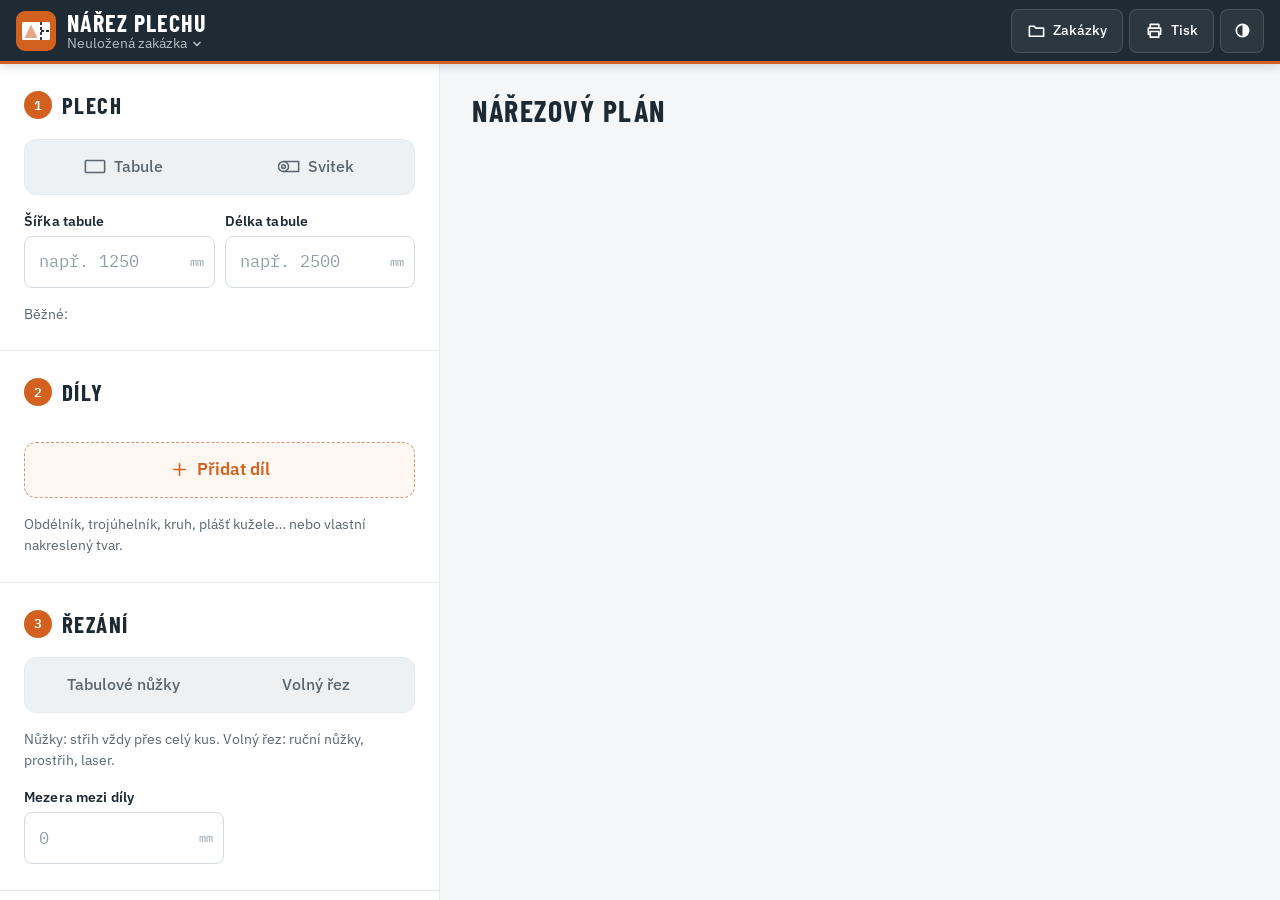
==== index.html @ d53fc59d "Aplikace: rozvržení, vzhled a zakázky Horní lišta, panel se zadáním a plátno s plánem, na mobilu zál" ====
<!doctype html>
<html lang="cs" data-theme="light">
<head>
<meta charset="utf-8">
<meta name="viewport" content="width=device-width, initial-scale=1, viewport-fit=cover">
<title>Nářez plechu</title>
<meta name="description" content="Rozvrh nářezu plechu pro klempíře a plecháře – libovolné tvary, co nejméně odpadu, postup střihu.">
<meta name="theme-color" content="#1f2b34">
<link rel="manifest" href="manifest.webmanifest">
<link rel="icon" href="icons/icon.svg" type="image/svg+xml">
<link rel="apple-touch-icon" href="icons/icon-192.png">
<meta name="apple-mobile-web-app-capable" content="yes">
<meta name="mobile-web-app-capable" content="yes">
<meta name="apple-mobile-web-app-title" content="Nářez plechu">
<link rel="preconnect" href="https://fonts.googleapis.com">
<link rel="preconnect" href="https://fonts.gstatic.com" crossorigin>
<link rel="stylesheet" href="https://fonts.googleapis.com/css2?family=Barlow+Condensed:wght@600;700&family=IBM+Plex+Mono:wght@400;500;600&family=IBM+Plex+Sans:wght@400;500;600&display=swap">
<link rel="stylesheet" href="css/app.css">
<script type="module" src="js/app.js"></script>
</head>
<body>

<div class="filewarn" id="fileWarn" hidden>
  <b>Aplikace se musí spustit přes server.</b> Ve VS Code klikni dole na <b>Go Live</b>, nebo viz README.md.
</div>
<script>if (location.protocol === 'file:') document.getElementById('fileWarn').hidden = false;</script>

<!-- Horní lišta -->
<header class="appbar">
  <div class="brand">
    <svg class="logo" viewBox="0 0 40 40" aria-hidden="true"><rect class="lg-bg" width="40" height="40" rx="9"/><rect class="lg-s" x="6" y="11" width="28" height="18" rx="1.5"/><path class="lg-p" d="M8.5 27 L15 13.5 L21.5 27Z"/><path class="lg-c" d="M25 11v18M25 20h9"/></svg>
    <div class="brand-t">
      <span class="brand-n">Nářez plechu</span>
      <button type="button" class="jobchip" id="jobChip" title="Zakázky"><span id="jobName0">Neuložená zakázka</span><svg viewBox="0 0 12 12" aria-hidden="true"><path class="ico" d="M3 4.5l3 3 3-3"/></svg></button>
    </div>
  </div>
  <div class="hbtns">
    <button type="button" class="hbtn" id="btnInstall" hidden><svg viewBox="0 0 20 20" aria-hidden="true"><path class="ico" d="M10 3v10M6 9l4 4 4-4M4 16h12"/></svg><span>Nainstalovat</span></button>
    <button type="button" class="hbtn" id="btnJobs"><svg viewBox="0 0 20 20" aria-hidden="true"><path class="ico" d="M2.5 5.5h5l1.8 2h8.2v8.5h-15z"/></svg><span>Zakázky</span></button>
    <button type="button" class="hbtn" id="btnPrint"><svg viewBox="0 0 20 20" aria-hidden="true"><path class="ico" d="M5.5 7.5v-4h9v4M5.5 14h-2v-6.5h13V14h-2M5.5 11h9v6h-9z"/></svg><span>Tisk</span></button>
    <button type="button" class="hbtn icon" id="btnTheme"><svg viewBox="0 0 20 20" aria-hidden="true"><circle class="ico" cx="10" cy="10" r="6.5"/><path class="ico-f" d="M10 3.5a6.5 6.5 0 0 1 0 13z"/></svg></button>
  </div>
</header>

<div class="layout" id="layout" data-view="input">
  <!-- ZADÁNÍ -->
  <aside class="side" aria-label="Zadání">
    <section class="sec">
      <div class="sec-h"><span class="n">1</span><h2>Plech</h2></div>
      <div class="seg" role="radiogroup" aria-label="Druh materiálu">
        <input type="radio" name="mode" id="m-sheet" value="sheet"><label for="m-sheet"><svg viewBox="0 0 24 16" aria-hidden="true"><rect class="ico" x="1.5" y="1.5" width="21" height="13" rx="1"/></svg>Tabule</label>
        <input type="radio" name="mode" id="m-coil" value="coil"><label for="m-coil"><svg viewBox="0 0 24 16" aria-hidden="true"><circle class="ico" cx="6" cy="8" r="5.5"/><circle class="ico" cx="6" cy="8" r="2"/><path class="ico" d="M6 2.5h16.5v11H6"/></svg>Svitek</label>
      </div>
      <div class="row2">
        <div class="field"><label for="sW" id="sWl">Šířka tabule</label><div class="inp"><input type="text" id="sW" inputmode="decimal" autocomplete="off" placeholder="např. 1250"><span>mm</span></div></div>
        <div class="field" id="fL"><label for="sL">Délka tabule</label><div class="inp"><input type="text" id="sL" inputmode="decimal" autocomplete="off" placeholder="např. 2500"><span>mm</span></div></div>
      </div>
      <div class="presets"><span class="presets-l">Běžné:</span><div class="chips" id="presets" aria-label="Běžné rozměry"></div></div>
    </section>

    <section class="sec">
      <div class="sec-h"><span class="n">2</span><h2>Díly</h2><span class="sec-meta" id="pcount"></span></div>
      <p class="note" id="exNote" hidden><span>Ukázková zakázka – díly uprav ťuknutím.</span><button class="link" type="button" id="clearAll">Začít načisto</button></p>
      <div class="plist" id="plist"></div>
      <button class="addbtn" type="button" id="addP"><svg viewBox="0 0 20 20" aria-hidden="true"><path class="ico" d="M10 4v12M4 10h12"/></svg>Přidat díl</button>
      <p class="hint">Obdélník, trojúhelník, kruh, plášť kužele… nebo vlastní nakreslený tvar.</p>
    </section>

    <section class="sec">
      <div class="sec-h"><span class="n">3</span><h2>Řezání</h2></div>
      <div class="seg" role="radiogroup" aria-label="Způsob řezání">
        <input type="radio" name="cut" id="c-g" value="g"><label for="c-g">Tabulové nůžky</label>
        <input type="radio" name="cut" id="c-f" value="f"><label for="c-f">Volný řez</label>
      </div>
      <p class="hint" id="cutHint">Nůžky: střih vždy přes celý kus. Volný řez: ruční nůžky, prostřih, laser.</p>
      <div class="field kerf"><label for="kerf">Mezera mezi díly</label><div class="inp"><input type="text" id="kerf" inputmode="decimal" autocomplete="off" placeholder="0"><span>mm</span></div></div>
    </section>

    <details class="sec help">
      <summary>Jak to funguje</summary>
      <dl>
        <dt>Obdélníky a tabulové nůžky</dt><dd>Když jsou všechny díly obdélníky, plán dodrží střih vždy přes celý kus a vypíše postup střihu krok za krokem.</dd>
        <dt>Tvarové díly</dt><dd>Trojúhelníky, kruhy, kužely i nakreslené tvary se skládají do sebe, aby zbylo co nejméně. U každého dílu uvidíš, kde ho na plechu orýsovat.</dd>
        <dt>Poskládat ručně</dt><dd>Automatický návrh si můžeš upravit: chyť díl prstem nebo myší, posuň ho, otoč ho nebo odlož do zásobníku. Díl se přichytí ke kraji i k sousedům a zčervená, když se překrývá.</dd>
        <dt>Lze otáčet</dt><dd>Vypni u lakovaného plechu se směrem, u drážkových pásů, nebo když musí díl jít po délce svitku.</dd>
        <dt>Šířka × délka</dt><dd>Délka dílu leží podél délky tabule nebo svitku. Výkres má délku vodorovně.</dd>
        <dt>Instalace</dt><dd>Na počítači v Chrome nebo Edge klikni nahoře na „Nainstalovat“. Na Androidu zvol v menu prohlížeče „Přidat na plochu“, na iPhonu v Safari „Sdílet → Přidat na plochu“.</dd>
      </dl>
    </details>
  </aside>

  <!-- PLÁN -->
  <main class="main" id="plan" aria-label="Nářezový plán" aria-live="polite">
    <div class="main-in">
      <div class="main-head">
        <h2 class="main-title">Nářezový plán</h2>
        <div class="tools" id="tools" hidden>
          <div class="legend">
            <span><i class="lg-box lg-waste"></i>plech / odpad</span>
            <span><i class="lg-box lg-off"></i>zbytek k použití</span>
            <span id="lgCut"><i class="lg-box lg-cut"></i>střih</span>
          </div>
          <label class="switch" id="cutsToggle"><input type="checkbox" id="showCuts"><i></i>Čísla střihů</label>
        </div>
      </div>
      <div id="summary"></div>
      <div id="warns"></div>
      <div id="sheets" class="sheets"></div>
    </div>
  </main>
</div>

<!-- Mobil: záložky -->
<nav class="tabbar" aria-label="Přepnout zobrazení">
  <button type="button" data-tab="input" aria-pressed="true"><svg viewBox="0 0 22 22" aria-hidden="true"><path class="ico" d="M4 6h14M4 11h14M4 16h9"/></svg><span>Zadání</span></button>
  <button type="button" data-tab="plan" aria-pressed="false"><svg viewBox="0 0 22 22" aria-hidden="true"><rect class="ico" x="3" y="5" width="16" height="12" rx="1"/><path class="ico" d="M10 5v12M10 11h9"/></svg><span>Plán</span><b class="tb-badge" id="tbBadge" hidden></b></button>
</nav>

<!-- Editor dílu -->
<div class="dlg-back" id="dlg" hidden>
  <div class="dlg" role="dialog" aria-modal="true" aria-labelledby="dlgT">
    <div class="dlg-head"><h2 id="dlgT">Nový díl</h2><button type="button" class="del" id="dlgX" aria-label="Zavřít">✕</button></div>
    <div class="dlg-scroll">
      <div class="lbl">Tvar dílu</div>
      <div class="tpls" id="tpls" role="radiogroup" aria-label="Tvar dílu"></div>
      <div class="ed-body">
        <div class="ed-view">
          <div class="pv" id="ePrev"></div>
          <svg id="drawSvg" class="draw" hidden role="img" aria-label="Kreslicí plocha"></svg>
          <div class="pv-info" id="eInfo"></div>
        </div>
        <div class="ed-form">
          <div class="field"><label for="eName">Název dílu (nepovinné)</label><input type="text" class="plain" id="eName" placeholder="např. Stříška komínu" autocomplete="off"></div>
          <div class="ed-fields" id="eFields"></div>
          <div class="ed-draw" id="eDraw" hidden>
            <p class="hint">Ťukni do mřížky a přidávej body obrysu. Bod můžeš chytit a posunout. Obrys se uzavře sám.</p>
            <div class="chips" id="snapChips"></div>
            <div class="btnrow">
              <button type="button" class="btn ghost sm" id="dUndo">↶ Zpět</button>
              <button type="button" class="btn ghost sm" id="dDel">Smazat bod</button>
              <button type="button" class="btn ghost sm" id="dClear">Vymazat vše</button>
            </div>
            <div class="side-add">
              <div class="lbl">Přesně: přidat stranu</div>
              <div class="side-row">
                <div class="inp"><input type="text" id="sideL" inputmode="decimal" placeholder="délka" aria-label="Délka strany"><span>mm</span></div>
                <div class="inp"><input type="text" id="sideA" inputmode="decimal" placeholder="směr" aria-label="Směr strany ve stupních"><span>°</span></div>
                <button type="button" class="btn sm" id="sideAdd">Přidat</button>
              </div>
              <p class="hint">Směr: 0° doprava, 90° nahoru, 180° doleva, 270° dolů.</p>
            </div>
            <details class="coords"><summary>Souřadnice bodů (<span id="ptCount">0</span>)</summary><div id="coordList"></div></details>
          </div>
          <button type="button" class="link" id="toCustom" hidden>Upravit body tvaru ručně →</button>
          <div class="qrow">
            <div class="field"><span class="lbl">Kusů</span>
              <div class="qty big" role="group" aria-label="Počet kusů"><button type="button" data-q="-1" aria-label="Ubrat kus">−</button><input type="text" id="eQty" inputmode="numeric" aria-label="Počet kusů"><button type="button" data-q="1" aria-label="Přidat kus">+</button></div>
            </div>
            <label class="switch"><input type="checkbox" id="eRot"><i></i>Lze otáčet</label>
          </div>
          <p class="err" id="eErr" hidden></p>
        </div>
      </div>
    </div>
    <div class="dlg-foot">
      <button type="button" class="btn ghost danger" id="eDelete" hidden>Smazat</button>
      <span class="sp"></span>
      <button type="button" class="btn ghost" id="eMore">Uložit a další</button>
      <button type="button" class="btn primary" id="eSave">Uložit díl</button>
    </div>
  </div>
</div>

<!-- Ruční skládání -->
<div class="man" id="man" hidden role="dialog" aria-modal="true" aria-label="Ruční skládání">
  <div class="man-bar">
    <button type="button" class="btn ghost sm" id="mCancel">Zrušit</button>
    <div class="man-nav">
      <button type="button" class="hbtn icon" id="mPrev" aria-label="Předchozí tabule">‹</button>
      <b id="mTitle">Tabule 1</b>
      <button type="button" class="hbtn icon" id="mNext" aria-label="Další tabule">›</button>
    </div>
    <button type="button" class="btn primary sm" id="mDone">Hotovo</button>
  </div>
  <div class="man-stage"><svg id="mSvg" role="img" aria-label="Plech s díly – díly můžeš přesouvat"></svg></div>
  <div class="man-foot">
    <div class="man-tools">
      <button type="button" class="btn ghost sm" id="mRot">↻ Otočit</button>
      <button type="button" class="btn ghost sm" id="mOut">Do zásobníku</button>
      <span class="man-msg" id="mMsg"></span>
    </div>
    <div class="tray"><span class="lbl">Zásobník</span><div class="tray-list" id="mTray"></div></div>
  </div>
</div>

<!-- Zakázky -->
<div class="dlg-back" id="jobsDlg" hidden>
  <div class="dlg small" role="dialog" aria-modal="true" aria-labelledby="jobsT">
    <div class="dlg-head"><h2 id="jobsT">Zakázky</h2><button type="button" class="del" id="jobsX" aria-label="Zavřít">✕</button></div>
    <div class="dlg-scroll">
      <form class="jobform" id="jobForm">
        <div class="field"><label for="jobName">Uložit aktuální zakázku jako</label><input type="text" class="plain" id="jobName" placeholder="např. Novák – střecha garáže" autocomplete="off"></div>
        <button class="btn primary" type="submit">Uložit</button>
      </form>
      <div class="lbl">Uložené zakázky</div>
      <div class="joblist" id="jobList"></div>
      <button type="button" class="btn ghost" id="jobNew">＋ Nová prázdná zakázka</button>
    </div>
  </div>
</div>

<div class="toast" id="toast" role="status" hidden></div>
</body>
</html>
---- css/app.css ----
/* Nářez plechu – vzhled.
   Rozvržení: pracovní plocha jako v CAD – horní lišta, vlevo pevný panel se zadáním, vpravo plátno s plánem.
   Na mobilu dole záložky Zadání / Plán.
   Barvy: VŽDY SVĚTLÉ (nezávisle na tmavém režimu Windows/telefonu) – bílá, světle šedá, antracit a oranžový akcent.
   Tmavý režim jen na vyžádání tlačítkem (data-theme="dark"). */
:root {
  --bg: #f4f6f8;          /* plátno */
  --panel: #ffffff;       /* panely a karty */
  --field: #ffffff;       /* pole formulářů */
  --track: #eef1f4;       /* podklad přepínačů */
  --ink: #1e2a33;         /* antracit */
  --muted: #5a6670;
  --faint: #929da6;
  --line: #e6eaee;
  --line-2: #d3dae0;
  --paper: #fafbfc;       /* podklad výkresu */
  --sheet: #e8edf1;
  --hatch: #c6d0d7;
  --accent: #d2601f;      /* oranžová */
  --accent-2: #b4501a;
  --accent-soft: #fff1e8;
  --on-accent: #ffffff;
  --danger: #c0352b; --danger-soft: #fdecea;
  --ok: #2e8a55;
  --scrim: rgba(30, 42, 51, .38);
  --sh-1: 0 1px 3px rgba(30, 42, 51, .07), 0 1px 1px rgba(30, 42, 51, .03);
  --sh-2: 0 8px 28px rgba(30, 42, 51, .09), 0 2px 6px rgba(30, 42, 51, .05);
  --sh-3: 0 20px 60px rgba(30, 42, 51, .22);
  --p0: #8fbde6; --p1: #f5b16c; --p2: #9cd497; --p3: #d2a3dc; --p4: #f2d466; --p5: #82cfc6; --p6: #ef9c90; --p7: #b1a6ec;
  --pstroke: #22303a;
  --steel: #bcc6ce; --steel-off: #dde3e8; --steel-edge: #4f5c67;
  --f-display: "Barlow Condensed", "Arial Narrow", Arial, sans-serif;
  --f-body: "IBM Plex Sans", system-ui, -apple-system, "Segoe UI", Roboto, sans-serif;
  --f-mono: "IBM Plex Mono", ui-monospace, Consolas, "Courier New", monospace;
  --r: 12px; --r-s: 8px;
  --bar: 64px;
  --dark: #1f2b34; --dark-2: #2b3843; --dark-line: rgba(255, 255, 255, .14); --on-dark: #ffffff; --on-dark-2: rgba(255, 255, 255, .68); --accent-hi: #ff8a3d;
  color-scheme: light;
}
:root[data-theme="dark"] {
  --bg: #0e1316; --panel: #161d21; --field: #10161a; --track: #0d1215; --ink: #e4eaee; --muted: #9aa7b0; --faint: #6c7a83;
  --line: #242e34; --line-2: #33414a; --paper: #12191d; --sheet: #233038; --hatch: #36444d;
  --accent: #e58b58; --accent-2: #f0a275; --accent-soft: #33241b; --on-accent: #1b120c;
  --danger: #ff8f80; --danger-soft: #3a1f1b; --ok: #7fcf9b; --scrim: rgba(0, 0, 0, .62);
  --sh-1: 0 1px 2px rgba(0, 0, 0, .4); --sh-2: 0 6px 24px rgba(0, 0, 0, .45); --sh-3: 0 18px 60px rgba(0, 0, 0, .6);
  --p0: #2a4860; --p1: #57432f; --p2: #324f39; --p3: #4d384e; --p4: #534e2a; --p5: #2a504f; --p6: #573632; --p7: #3c385c;
  --pstroke: #c4d0d6; color-scheme: dark;
  --steel: #3b4752; --steel-off: #2b353e; --steel-edge: #a3afb8;
}

* { box-sizing: border-box; }
html { -webkit-text-size-adjust: 100%; }
body { margin: 0; background: var(--bg); color: var(--ink); font-family: var(--f-body); font-size: 16px; line-height: 1.5; -webkit-font-smoothing: antialiased; }
body.noscroll { overflow: hidden; }
[hidden] { display: none !important; }
button { font: inherit; color: inherit; }
.mono { font-family: var(--f-mono); white-space: nowrap; font-variant-numeric: tabular-nums; }
.ico { fill: none; stroke: currentColor; stroke-width: 1.7; stroke-linecap: round; stroke-linejoin: round; }
.ico-f { fill: currentColor; }
:focus-visible { outline: 3px solid color-mix(in srgb, var(--accent) 55%, transparent); outline-offset: 2px; }

.filewarn { background: var(--danger-soft); color: var(--ink); border-bottom: 1px solid var(--danger); padding: 10px 16px; font-size: 14px; text-align: center; }

/* ---------- horní lišta ---------- */
.appbar {
  position: sticky; top: 0; z-index: 30; height: calc(var(--bar) + env(safe-area-inset-top, 0px));
  padding: env(safe-area-inset-top, 0px) max(16px, env(safe-area-inset-right, 0px)) 0 max(16px, env(safe-area-inset-left, 0px));
  display: flex; align-items: center; justify-content: space-between; gap: 12px;
  background: var(--dark); color: var(--on-dark); border-bottom: 3px solid var(--accent); box-shadow: 0 2px 10px rgba(16, 24, 30, .18);
}
.brand { display: flex; align-items: center; gap: 11px; min-width: 0; }
.logo { width: 40px; height: 40px; flex: none; }
.lg-bg { fill: var(--accent); }
.lg-s { fill: #ffffff; }
.lg-p { fill: var(--accent); opacity: .55; }
.lg-c { fill: none; stroke: #1f2b34; stroke-width: 1.8; stroke-dasharray: 3 2; }
.brand-t { display: grid; min-width: 0; line-height: 1.1; }
.brand-n { font-family: var(--f-display); font-weight: 700; font-size: 24px; letter-spacing: .04em; text-transform: uppercase; color: var(--on-dark); }
.jobchip { display: inline-flex; align-items: center; gap: 4px; border: 0; background: none; padding: 0; cursor: pointer; color: var(--on-dark-2); font-size: 14px; max-width: 46vw; }
.jobchip span { overflow: hidden; text-overflow: ellipsis; white-space: nowrap; }
.jobchip svg { width: 12px; height: 12px; flex: none; }
.jobchip:hover { color: var(--on-dark); }
.hbtns { display: flex; gap: 6px; flex: none; }
.hbtn { display: inline-flex; align-items: center; gap: 7px; height: 44px; min-width: 44px; justify-content: center; padding: 0 15px; border-radius: var(--r-s); border: 1px solid var(--line); background: var(--panel); color: var(--ink); cursor: pointer; font-weight: 500; font-size: 14px; transition: background .15s, border-color .15s; }
.hbtn svg { width: 19px; height: 19px; }
.hbtn.icon { padding: 0; font-size: 22px; line-height: 1; }
.hbtn:hover { background: var(--field); border-color: var(--line-2); }
.appbar .hbtn { background: rgba(255, 255, 255, .06); border-color: var(--dark-line); color: var(--on-dark); }
.appbar .hbtn:hover { background: rgba(255, 255, 255, .14); border-color: rgba(255, 255, 255, .3); }
.appbar #btnInstall { background: var(--accent); border-color: var(--accent); }
.hbtn:disabled { opacity: .35; cursor: default; }
@media (max-width: 720px) { .hbtn:not(.icon) span { display: none; } .hbtn:not(.icon) { padding: 0; width: 44px; } #btnPrint { display: none; } }

/* ---------- rozvržení ---------- */
.layout { display: grid; grid-template-columns: minmax(0, 1fr); min-height: calc(100vh - var(--bar)); }
.side { background: var(--panel); min-width: 0; }
.main { min-width: 0; padding: 20px max(16px, env(safe-area-inset-right, 0px)) 28px max(16px, env(safe-area-inset-left, 0px)); }
.main-in { max-width: 1240px; margin: 0 auto; display: grid; gap: 16px; }
@media (min-width: 980px) {
  .layout { grid-template-columns: 440px minmax(0, 1fr); }
  .side { position: sticky; top: var(--bar); height: calc(100vh - var(--bar)); overflow: auto; border-right: 1px solid var(--line); scrollbar-width: thin; }
  .main { padding: 24px 32px 40px; }
  .tabbar { display: none !important; }
}
@media (max-width: 979.98px) {
  .layout[data-view="input"] .main, .layout[data-view="plan"] .side { display: none; }
  .layout { padding-bottom: calc(68px + env(safe-area-inset-bottom, 0px)); min-height: 0; }
  .side { padding-bottom: 8px; }
}

/* ---------- panel se zadáním ---------- */
.sec { padding: 24px max(24px, env(safe-area-inset-left, 0px)) 26px; border-bottom: 1px solid var(--line); display: grid; gap: 16px; }
@media (max-width: 979.98px) { .sec { padding-left: max(16px, env(safe-area-inset-left, 0px)); padding-right: max(16px, env(safe-area-inset-right, 0px)); } }
.sec-h { display: flex; align-items: center; gap: 10px; }
.sec-h h2 { margin: 0; font-family: var(--f-display); font-size: 23px; font-weight: 700; text-transform: uppercase; letter-spacing: .06em; }
.sec-h .n { width: 28px; height: 28px; border-radius: 50%; display: inline-grid; place-items: center; font-family: var(--f-mono); font-size: 13px; font-weight: 600; background: var(--accent); color: var(--on-accent); }
.sec-meta { margin-left: auto; font-family: var(--f-mono); font-size: 12.5px; color: var(--muted); background: var(--field); border: 1px solid var(--line); padding: 2px 9px; border-radius: 999px; }
.sec-meta:empty { display: none; }

/* přepínač (segment) */
.seg { display: grid; grid-template-columns: 1fr 1fr; gap: 3px; padding: 3px; border-radius: var(--r); background: var(--track); border: 1px solid var(--line); }
.seg input { position: absolute; opacity: 0; pointer-events: none; }
.seg label { display: flex; align-items: center; justify-content: center; gap: 8px; min-height: 48px; padding: 6px 10px; border-radius: var(--r-s); cursor: pointer; font-weight: 500; font-size: 15.5px; color: var(--muted); transition: background .15s, color .15s, box-shadow .15s; }
.seg label svg { width: 22px; height: 15px; flex: none; }
.seg label:hover { color: var(--ink); }
.seg input:checked + label { background: var(--panel); color: var(--ink); box-shadow: var(--sh-1), 0 0 0 1px var(--line); font-weight: 600; }
.seg input:checked + label svg { color: var(--accent); }
.seg input:focus-visible + label { outline: 3px solid color-mix(in srgb, var(--accent) 55%, transparent); outline-offset: 1px; }

/* pole */
.row2 { display: grid; grid-template-columns: 1fr 1fr; gap: 10px; }
.field { display: grid; gap: 5px; min-width: 0; align-content: start; }
.field > label, .lbl { font-size: 13.5px; color: var(--ink); font-weight: 600; letter-spacing: .01em; }
.inp { position: relative; }
.inp > span { position: absolute; right: 11px; top: 50%; transform: translateY(-50%); color: var(--faint); font-size: 12px; pointer-events: none; font-family: var(--f-mono); }
input[type=text] { width: 100%; font: inherit; font-family: var(--f-mono); font-size: 17px; padding: 11px 40px 11px 14px; min-height: 52px; border: 1px solid var(--line-2); border-radius: var(--r-s); background: var(--field); color: var(--ink); transition: border-color .15s, box-shadow .15s, background .15s; }
input[type=text]::placeholder { color: var(--faint); }
input[type=text].plain { padding-right: 12px; font-family: var(--f-body); }
input[type=text]:hover { border-color: var(--faint); }
input[type=text]:focus { outline: none; border-color: var(--accent); background: var(--panel); box-shadow: 0 0 0 3px color-mix(in srgb, var(--accent) 22%, transparent); }
input[type=text].bad { border-color: var(--danger); background: var(--danger-soft); }
.kerf { max-width: 200px; }

.presets { display: flex; align-items: center; gap: 8px; flex-wrap: wrap; }
.presets-l { font-size: 13.5px; color: var(--muted); }
.chips { display: flex; flex-wrap: wrap; gap: 6px; }
.chip { font-family: var(--f-mono); font-size: 13.5px; padding: 6px 13px; min-height: 38px; border: 1px solid var(--line); background: var(--panel); color: var(--muted); border-radius: 999px; cursor: pointer; transition: all .15s; }
.chip:hover { border-color: var(--line-2); color: var(--ink); }
.chip[aria-pressed="true"] { border-color: var(--accent); color: var(--accent); background: var(--accent-soft); font-weight: 600; }

.hint { font-size: 14px; color: var(--muted); margin: 0; }
.hint b { color: var(--ink); font-weight: 600; }
.note { font-size: 13px; background: var(--accent-soft); color: var(--ink); border-radius: var(--r-s); padding: 9px 12px; margin: 0; display: flex; justify-content: space-between; align-items: center; gap: 10px; flex-wrap: wrap; }
.link { background: none; border: none; padding: 0; color: var(--accent); text-decoration: underline; text-underline-offset: 2px; cursor: pointer; font-weight: 600; justify-self: start; }
.eq { font-family: var(--f-mono); font-size: 12px; color: var(--accent); }
.eq:empty { display: none; }
.err { margin: 0; color: var(--danger); font-weight: 600; font-size: 14px; }

/* přepínač zap/vyp */
.switch { display: inline-flex; align-items: center; gap: 9px; cursor: pointer; user-select: none; font-size: 14px; min-height: 36px; }
.switch input { position: absolute; opacity: 0; pointer-events: none; }
.switch i { width: 36px; height: 21px; border-radius: 999px; background: var(--line-2); position: relative; flex: none; transition: background .15s; }
.switch i::after { content: ""; position: absolute; top: 2.5px; left: 2.5px; width: 16px; height: 16px; border-radius: 50%; background: var(--panel); box-shadow: var(--sh-1); transition: transform .15s; }
.switch input:checked + i { background: var(--accent); }
.switch input:checked + i::after { transform: translateX(15px); }
.switch input:focus-visible + i { outline: 3px solid color-mix(in srgb, var(--accent) 55%, transparent); outline-offset: 2px; }
.switch.sm { font-size: 12.5px; color: var(--muted); min-height: 28px; gap: 7px; }
.switch.sm i { width: 30px; height: 18px; }
.switch.sm i::after { width: 13px; height: 13px; }
.switch.sm input:checked + i::after { transform: translateX(12px); }

/* tlačítka */
.btnrow { display: flex; flex-wrap: wrap; gap: 8px; }
.btn { font-weight: 600; font-size: 15.5px; padding: 11px 18px; min-height: 48px; border-radius: var(--r-s); border: 1px solid var(--ink); background: var(--ink); color: var(--panel); cursor: pointer; display: inline-flex; align-items: center; justify-content: center; gap: 8px; transition: background .15s, border-color .15s, transform .05s; }
.btn:active { transform: translateY(1px); }
.btn svg { width: 17px; height: 17px; }
.btn.sm { min-height: 40px; padding: 7px 14px; font-size: 14.5px; }
.btn.primary { background: var(--accent); border-color: var(--accent); color: var(--on-accent); box-shadow: var(--sh-1); }
.btn.primary:hover { background: var(--accent-2); border-color: var(--accent-2); }
.btn.ghost { background: var(--panel); color: var(--ink); border-color: var(--line-2); }
.btn.ghost:hover { background: var(--field); }
.btn.danger { color: var(--danger); }
.btn:disabled { opacity: .4; cursor: default; }
.del { width: 36px; height: 36px; border: 1px solid transparent; background: transparent; color: var(--faint); cursor: pointer; border-radius: var(--r-s); font-size: 15px; line-height: 1; flex: none; transition: all .15s; }
.del:hover { color: var(--danger); background: var(--danger-soft); }

/* ---------- seznam dílů ---------- */
.plist { display: grid; gap: 6px; }
.plist-empty { border: 1.5px dashed var(--line-2); border-radius: var(--r); padding: 22px; text-align: center; color: var(--muted); font-size: 14px; }
.pcard { display: grid; grid-template-columns: 58px minmax(0, 1fr) auto 32px; grid-template-areas: "t i q d" "t r q d"; gap: 0 10px; padding: 10px 6px 10px 10px; border: 1px solid var(--line-2); border-radius: var(--r); background: var(--panel); align-items: center; transition: border-color .15s, box-shadow .15s; }
.pcard:hover { border-color: var(--line-2); box-shadow: var(--sh-1); }
.pcard.bad { border-color: var(--danger); background: var(--danger-soft); }
.thumb { grid-area: t; width: 58px; height: 58px; border-radius: var(--r-s); background: var(--paper); border: 1px solid var(--line); display: grid; place-items: center; cursor: pointer; padding: 0; }
.thumb svg { width: 48px; height: 48px; }
.thumb-x { font-family: var(--f-display); font-size: 22px; color: var(--danger); }
.th-p { stroke: var(--pstroke); stroke-width: 1.2; }
.pinfo { grid-area: i; text-align: left; background: none; border: none; padding: 0; cursor: pointer; display: grid; gap: 0; min-width: 0; align-self: end; }
.pinfo b { font-weight: 600; font-size: 16px; line-height: 1.25; overflow: hidden; display: -webkit-box; -webkit-line-clamp: 2; -webkit-box-orient: vertical; }
.pcard .del { width: 32px; height: 32px; }
.pinfo > span { font-size: 13.5px; color: var(--muted); overflow: hidden; text-overflow: ellipsis; white-space: nowrap; }
.pinfo:hover b { color: var(--accent); }
.pcard.bad .pinfo > span { color: var(--danger); }
.pcard .switch { grid-area: r; align-self: start; white-space: nowrap; }
@media (max-width: 480px) {
  .pcard { grid-template-columns: 58px minmax(0, 1fr) auto; grid-template-areas: "t i d" "t r q"; row-gap: 8px; }
  .pcard .pinfo { align-self: center; }
  .pcard .switch { align-self: center; }
  .pcard .del { justify-self: end; align-self: start; }
}
.pcard .qty { grid-area: q; }
.pcard .del { grid-area: d; }
.qty { display: inline-flex; align-items: stretch; border: 1px solid var(--line-2); border-radius: var(--r-s); overflow: hidden; background: var(--field); }
.qty button { width: 38px; min-height: 40px; border: none; background: transparent; cursor: pointer; font-size: 17px; line-height: 1; color: var(--muted); }
.qty button:hover { background: var(--track); color: var(--ink); }
.qty input[type=text] { width: 44px; min-height: 40px; border: none; border-left: 1px solid var(--line); border-right: 1px solid var(--line); border-radius: 0; text-align: center; padding: 3px; font-size: 15px; font-weight: 600; background: var(--panel); }
.qty input[type=text]:focus { box-shadow: none; }
.qty.big button { width: 46px; min-height: 46px; font-size: 20px; }
.qty.big input[type=text] { width: 64px; min-height: 46px; font-size: 17px; }
.addbtn { display: flex; align-items: center; justify-content: center; gap: 8px; width: 100%; min-height: 56px; border: 1.5px dashed color-mix(in srgb, var(--accent) 55%, var(--line-2)); border-radius: var(--r); background: color-mix(in srgb, var(--accent-soft) 55%, transparent); color: var(--accent); font-weight: 600; font-size: 16.5px; cursor: pointer; transition: background .15s, border-color .15s; }
.addbtn svg { width: 19px; height: 19px; }
.addbtn:hover { background: var(--accent-soft); border-color: var(--accent); }
details.help { color: var(--muted); font-size: 13.5px; border-bottom: 0; }
details.help summary { cursor: pointer; font-weight: 600; color: var(--ink); }
details.help dl { margin: 4px 0 0; display: grid; gap: 9px; }
details.help dt { font-weight: 600; color: var(--ink); }
details.help dd { margin: 0; }

/* ---------- plán ---------- */
.main-head { display: flex; align-items: center; justify-content: space-between; gap: 10px 20px; flex-wrap: wrap; }
.main-title { margin: 0; font-family: var(--f-display); font-size: 30px; font-weight: 700; text-transform: uppercase; letter-spacing: .05em; }
.tools { display: flex; align-items: center; gap: 8px 20px; flex-wrap: wrap; font-size: 13.5px; }
.legend { display: flex; flex-wrap: wrap; gap: 6px 14px; font-size: 14px; color: var(--muted); }
.legend span { display: inline-flex; align-items: center; gap: 6px; }
.lg-box { width: 14px; height: 14px; border-radius: 3px; border: 1px solid var(--faint); }
.lg-waste { background: var(--steel); border-color: var(--steel-edge); }
.lg-off { background: var(--steel-off); border: 1.5px dashed var(--steel-edge); }
.lg-cut { width: 18px; height: 0; border: 0; border-top: 2px dashed var(--accent); border-radius: 0; }

.sumbox { display: grid; gap: 10px; }
.kpis { display: grid; grid-template-columns: repeat(auto-fit, minmax(175px, 1fr)); gap: 1px; background: var(--line-2); border: 1px solid var(--line-2); border-radius: var(--r); overflow: hidden; box-shadow: var(--sh-1); }
.kpi { background: var(--panel); padding: 14px 18px 15px; display: grid; gap: 3px; align-content: start; min-width: 0; }
.kpi .k { font-size: 12.5px; text-transform: uppercase; letter-spacing: .08em; color: var(--muted); font-weight: 500; }
.kpi .v { font-family: var(--f-mono); font-size: 25px; font-weight: 500; font-variant-numeric: tabular-nums; white-space: nowrap; overflow: hidden; text-overflow: ellipsis; }
.kpi .s { font-size: 13.5px; color: var(--muted); font-family: var(--f-mono); }
.kpi.main { background: var(--dark); }
.kpi.main .k, .kpi.main .s { color: var(--on-dark-2); }
.kpi.main .v { font-family: var(--f-display); font-size: 50px; font-weight: 700; line-height: .95; color: var(--accent-hi); letter-spacing: .01em; }
.kpi.main .v small { font-size: 22px; margin-left: 6px; color: var(--on-dark); text-transform: uppercase; letter-spacing: .04em; }
@media (max-width: 520px) {
  .kpis { grid-template-columns: 1fr 1fr; }
  .kpi { padding: 12px 14px 13px; }
  .kpi .v { font-size: 18px; }
  .kpi.main .v { font-size: 38px; }
  .kpi.main .v small { font-size: 19px; }
  .main-title { font-size: 22px; }
}
.meter { height: 6px; border-radius: 3px; background: var(--track); overflow: hidden; margin-top: 6px; }
.meter i { display: block; height: 100%; border-radius: 3px; background: var(--accent); }
.status { font-size: 14px; color: var(--muted); display: flex; align-items: center; gap: 7px; flex-wrap: wrap; }
.status .dot { width: 8px; height: 8px; border-radius: 50%; background: var(--ok); flex: none; }
.status.run .dot { background: var(--accent); animation: pulse 1s ease-in-out infinite; }
.status.man-on .dot { background: var(--accent); }
@keyframes pulse { 50% { opacity: .25; } }
@media (prefers-reduced-motion: reduce) { .status.run .dot { animation: none; } * { transition: none !important; } }
.warn { background: var(--danger-soft); color: var(--ink); border: 1px solid color-mix(in srgb, var(--danger) 45%, transparent); border-radius: var(--r); padding: 12px 14px; font-size: 14px; }
.warn b { color: var(--danger); }
.warn ul { margin: 6px 0 0; padding-left: 18px; }
.empty { background: var(--panel); border: 1.5px dashed var(--line-2); border-radius: var(--r); padding: 44px 20px; text-align: center; color: var(--muted); display: grid; gap: 6px; justify-items: center; }
.empty svg { width: 76px; margin-bottom: 8px; }
.empty b { color: var(--ink); font-size: 17px; }
.em-s { fill: var(--sheet); stroke: var(--faint); stroke-width: 1.5; }
.em-c { stroke: var(--accent); stroke-width: 2; stroke-dasharray: 4 3; fill: none; }

.sheets { display: grid; gap: 16px; }
.sheet { background: var(--panel); border: 1px solid var(--line-2); border-radius: var(--r); box-shadow: var(--sh-1); min-width: 0; overflow: hidden; }
.sh-head { display: flex; flex-wrap: wrap; align-items: center; gap: 8px 10px; padding: 14px 16px; border-bottom: 1px solid var(--line); }
.sh-head h3 { font-family: var(--f-display); font-size: 26px; font-weight: 700; margin: 0 4px 0 0; text-transform: uppercase; letter-spacing: .04em; }
.sh-head .btn { margin-left: auto; }
.sh-head .btn .ico { stroke-width: 1.6; }
.tag { font-family: var(--f-mono); font-size: 13px; color: var(--muted); background: var(--field); border: 1px solid var(--line); border-radius: 999px; padding: 2px 9px; white-space: nowrap; }
.tag.strong { background: var(--ink); color: var(--panel); border-color: var(--ink); font-weight: 600; }
.svgbox { overflow-x: auto; -webkit-overflow-scrolling: touch; background: var(--panel); padding: 14px 16px; }
.svgbox svg { display: block; width: 100%; height: auto; max-height: 70vh; }
details.cuts { padding: 4px 16px 14px; }
details.cuts summary { cursor: pointer; font-weight: 600; font-size: 16.5px; min-height: 48px; display: flex; align-items: center; gap: 8px; list-style: none; }
details.cuts summary::-webkit-details-marker { display: none; }
details.cuts summary::before { content: ""; width: 7px; height: 7px; border-right: 2px solid var(--muted); border-bottom: 2px solid var(--muted); transform: rotate(-45deg); transition: transform .15s; margin-right: 4px; }
details.cuts[open] summary::before { transform: rotate(45deg); }
details.cuts .hint { margin-bottom: 8px; }
details.cuts ol { margin: 0; padding: 0; list-style: none; counter-reset: st; display: grid; gap: 0; font-size: 15.5px; }
details.cuts li { counter-increment: st; display: block; position: relative; padding: 10px 0 10px 42px; border-top: 1px solid var(--line); line-height: 1.55; }
details.cuts li::before { content: counter(st); position: absolute; left: 0; top: 10px; width: 30px; height: 24px; font-family: var(--f-mono); font-weight: 600; font-size: 12.5px; color: var(--on-accent); background: var(--accent); border-radius: 6px; display: grid; place-items: center; }
.pc { display: inline-block; width: 10px; height: 10px; border-radius: 2px; border: 1px solid var(--pstroke); margin-right: 5px; vertical-align: baseline; }
.sheet > .hint { padding: 0 16px 14px; }

/* tabulka rozměření dílů */
.tabwrap { overflow-x: auto; border: 1px solid var(--line-2); border-radius: var(--r-s); }
.postab { width: 100%; border-collapse: collapse; font-size: 15px; }
.postab th { text-align: left; font-size: 12.5px; font-weight: 600; text-transform: uppercase; letter-spacing: .05em; color: var(--on-dark-2); background: var(--dark); padding: 10px 12px; white-space: nowrap; }
.postab td { padding: 10px 12px; border-top: 1px solid var(--line); vertical-align: middle; }
.postab tbody tr:nth-child(even) td { background: var(--paper); }
.postab tbody tr:hover td { background: var(--accent-soft); }
.postab .n { width: 1%; font-family: var(--f-mono); font-weight: 600; color: var(--accent); }
.postab .d b { margin-right: 8px; }
.postab .d .mono { color: var(--muted); font-size: 13.5px; }
.postab .mm { text-align: right; font-family: var(--f-mono); font-weight: 600; font-size: 16px; white-space: nowrap; font-variant-numeric: tabular-nums; }
.postab th.mm { font-family: var(--f-body); font-size: 12.5px; }
.postab .r { text-align: center; white-space: nowrap; }

/* SVG výkresy */
.sv-wbg { fill: var(--sheet); }
.sv-wln { stroke: var(--hatch); }
.sv-steel { fill: var(--steel); }
.sv-off { fill: var(--steel-off); stroke: var(--steel-edge); stroke-width: 1.5; stroke-dasharray: 8 5; }
.sv-piece { stroke: var(--pstroke); stroke-width: 1.6; stroke-linejoin: round; }
.sv-t { fill: #15212a; font-family: var(--f-mono); font-weight: 500; }
.sv-tn { fill: #15212a; font-family: var(--f-body); font-weight: 700; }
.sv-to { fill: var(--steel-edge); font-family: var(--f-mono); font-weight: 500; }
.sv-ton { font-family: var(--f-body); font-weight: 700; letter-spacing: .08em; }
:root[data-theme="dark"] :is(.sv-t, .sv-tn, .m-lbl) { fill: var(--ink); }
.sv-cut { stroke: var(--accent); stroke-width: 2; stroke-dasharray: 7 4; }
.sv-bd { fill: var(--accent); }
.sv-bt { fill: var(--on-accent); font-family: var(--f-mono); font-weight: 600; }
.sv-edge { fill: none; stroke: var(--steel-edge); stroke-width: 2.2; }
.sv-dim { fill: var(--muted); font-family: var(--f-mono); }
.sv-dl { stroke: var(--faint); stroke-width: 1; }

/* ---------- mobilní záložky ---------- */
.tabbar { position: fixed; left: 0; right: 0; bottom: 0; z-index: 35; display: grid; grid-template-columns: 1fr 1fr; gap: 6px; padding: 6px max(10px, env(safe-area-inset-right, 0px)) calc(6px + env(safe-area-inset-bottom, 0px)) max(10px, env(safe-area-inset-left, 0px)); background: var(--dark); border-top: 3px solid var(--accent); box-shadow: 0 -4px 16px rgba(16, 24, 30, .18); }
.tabbar button { position: relative; display: flex; align-items: center; justify-content: center; gap: 8px; min-height: 56px; border: 0; border-radius: var(--r); background: transparent; color: var(--on-dark-2); font-weight: 600; font-size: 16.5px; cursor: pointer; }
.tabbar button svg { width: 22px; height: 22px; }
.tabbar button[aria-pressed="true"] { background: var(--accent); color: var(--on-dark); }
.tb-badge { font-family: var(--f-mono); font-size: 12px; font-weight: 600; background: #ffffff; color: #1f2b34; border-radius: 999px; padding: 1px 8px; }

/* ---------- dialogy ---------- */
.dlg-back { position: fixed; inset: 0; z-index: 50; background: var(--scrim); display: flex; align-items: flex-end; justify-content: center; backdrop-filter: blur(2px); }
.dlg { background: var(--panel); color: var(--ink); width: 100%; max-height: 94vh; max-height: 94dvh; display: flex; flex-direction: column; border-radius: 16px 16px 0 0; box-shadow: var(--sh-3); padding-bottom: env(safe-area-inset-bottom, 0px); animation: up .2s ease-out; }
@keyframes up { from { transform: translateY(24px); opacity: 0; } }
@media (min-width: 760px) {
  .dlg-back { align-items: center; padding: 24px; }
  .dlg { width: min(960px, 100%); max-height: 90vh; border-radius: 14px; }
  .dlg.small { width: min(560px, 100%); }
}
.dlg-head { display: flex; align-items: center; justify-content: space-between; gap: 10px; padding: 14px max(18px, env(safe-area-inset-right, 0px)) 12px max(18px, env(safe-area-inset-left, 0px)); border-bottom: 1px solid var(--line); }
.dlg-head h2 { margin: 0; font-family: var(--f-display); font-size: 27px; text-transform: uppercase; letter-spacing: .05em; }
.dlg-scroll { overflow: auto; padding: 16px max(18px, env(safe-area-inset-right, 0px)) 18px max(18px, env(safe-area-inset-left, 0px)); display: grid; gap: 12px; grid-auto-rows: max-content; overscroll-behavior: contain; }
.dlg-foot { display: flex; gap: 8px; padding: 12px max(18px, env(safe-area-inset-right, 0px)) 12px max(18px, env(safe-area-inset-left, 0px)); border-top: 1px solid var(--line); background: var(--field); flex-wrap: wrap; border-radius: 0 0 14px 14px; }
.dlg-foot .sp { flex: 1; }
@media (max-width: 480px) { .dlg-foot .btn { flex: 1; } .dlg-foot .sp { display: none; } }

.tpls { display: flex; gap: 8px; overflow-x: auto; padding: 2px 2px 6px; scrollbar-width: thin; }
@media (min-width: 760px) { .tpls { display: grid; grid-template-columns: repeat(6, 1fr); overflow: visible; } }
.tpl { flex: none; width: 100px; min-height: 90px; display: grid; justify-items: center; align-content: center; gap: 5px; padding: 8px 4px; border: 1px solid var(--line); border-radius: var(--r); background: var(--panel); cursor: pointer; font-size: 13px; line-height: 1.15; text-align: center; color: var(--ink); transition: all .15s; }
@media (min-width: 760px) { .tpl { width: auto; } }
.tpl svg { width: 48px; height: 38px; }
.tpl:hover { border-color: var(--line-2); color: var(--ink); background: var(--field); }
.ic-p { fill: var(--sheet); stroke: var(--muted); stroke-width: 1.3; }
.tpl[aria-checked="true"] { border-color: var(--accent); background: var(--accent-soft); color: var(--ink); font-weight: 600; box-shadow: 0 0 0 1px var(--accent); }
.tpl[aria-checked="true"] .ic-p { fill: color-mix(in srgb, var(--accent) 35%, transparent); stroke: var(--accent); }

.ed-body { display: grid; gap: 18px; grid-template-columns: minmax(0, 1fr); }
@media (min-width: 760px) { .ed-body { grid-template-columns: minmax(0, 1.1fr) minmax(0, 1fr); align-items: start; } }
.ed-view { display: grid; gap: 8px; min-width: 0; }
.pv { background: var(--paper); border: 1px solid var(--line); border-radius: var(--r); min-height: 210px; display: grid; place-items: center; padding: 8px; background-image: linear-gradient(var(--line) 1px, transparent 1px), linear-gradient(90deg, var(--line) 1px, transparent 1px); background-size: 20px 20px; }
.pv svg { width: 100%; height: auto; max-height: 300px; display: block; }
@media (max-width: 759.98px) { .pv { min-height: 160px; } .pv svg { max-height: 200px; } }
.pv-p { stroke: var(--pstroke); stroke-width: 1.6; }
.pv-t { fill: var(--ink); font-family: var(--f-mono); font-weight: 500; }
.pv-bad { color: var(--danger); font-weight: 600; padding: 20px; text-align: center; background: var(--panel); border-radius: var(--r-s); }
.pv-info { display: grid; gap: 2px; font-size: 13.5px; color: var(--muted); font-family: var(--f-mono); }
.ed-form { display: grid; gap: 14px; min-width: 0; align-content: start; }
.ed-fields { display: grid; grid-template-columns: 1fr 1fr; gap: 10px; }
.ed-fields .hint { grid-column: 1 / -1; }
.ed-draw { display: grid; gap: 10px; }
.qrow { display: flex; align-items: flex-end; justify-content: space-between; gap: 12px; flex-wrap: wrap; padding-top: 12px; border-top: 1px solid var(--line); }

.draw { width: 100%; height: auto; max-height: 56vh; display: block; background: var(--panel); border: 1px solid var(--line); border-radius: var(--r); touch-action: none; cursor: crosshair; user-select: none; -webkit-user-select: none; }
.dg-m { stroke: var(--line); stroke-width: .6; vector-effect: non-scaling-stroke; }
.dg-M { stroke: var(--line-2); stroke-width: 1; vector-effect: non-scaling-stroke; }
.dg-t { fill: var(--faint); font-family: var(--f-mono); }
.dr-fill { stroke: var(--accent); stroke-width: 2; fill-opacity: .85; }
.dr-line { stroke: var(--accent); stroke-width: 2; fill: none; }
.dr-v { fill: var(--panel); stroke: var(--accent); stroke-width: 2; cursor: grab; }
.dr-v.sel { fill: var(--accent); }
.dr-n { fill: var(--accent); font-family: var(--f-mono); font-weight: 600; }
.dr-hint { fill: var(--muted); font-family: var(--f-body); }
.side-add { display: grid; gap: 6px; }
.side-row { display: grid; grid-template-columns: 1fr 1fr auto; gap: 8px; }
.coords summary { cursor: pointer; font-weight: 600; font-size: 14px; min-height: 32px; display: flex; align-items: center; }
#coordList { display: grid; gap: 6px; margin-top: 6px; }
.crow { display: grid; grid-template-columns: 26px 1fr 1fr 36px; gap: 6px; align-items: center; }
.crow.sel span.mono { color: var(--accent); font-weight: 600; }
.crow input[type=text] { min-height: 40px; padding: 6px 26px 6px 8px; font-size: 15px; }

/* zakázky */
.jobform { display: grid; grid-template-columns: 1fr auto; gap: 8px; align-items: end; padding-bottom: 14px; border-bottom: 1px solid var(--line); }
.joblist { display: grid; gap: 6px; }
.job { display: grid; grid-template-columns: minmax(0, 1fr) auto auto; gap: 8px; align-items: center; padding: 10px 8px 10px 14px; border: 1px solid var(--line); border-radius: var(--r); background: var(--panel); }
.job:hover { border-color: var(--line-2); }
.job > div { display: grid; min-width: 0; }
.job b { overflow: hidden; text-overflow: ellipsis; white-space: nowrap; }

/* ---------- ruční skládání ---------- */
.man { position: fixed; inset: 0; z-index: 60; background: var(--bg); display: grid; grid-template-rows: auto minmax(0, 1fr) auto; padding: env(safe-area-inset-top, 0px) 0 env(safe-area-inset-bottom, 0px); }
.man-bar { display: flex; align-items: center; justify-content: space-between; gap: 8px; padding: 10px max(14px, env(safe-area-inset-right, 0px)) 10px max(14px, env(safe-area-inset-left, 0px)); border-bottom: 1px solid var(--line); background: var(--panel); box-shadow: var(--sh-1); }
.man-nav { display: flex; align-items: center; gap: 8px; }
.man-nav b { font-family: var(--f-display); font-size: 21px; text-transform: uppercase; letter-spacing: .04em; white-space: nowrap; }
.man-stage { min-height: 0; padding: 14px max(14px, env(safe-area-inset-right, 0px)) 14px max(14px, env(safe-area-inset-left, 0px)); display: grid; place-items: center; overflow: hidden; }
#mSvg { width: 100%; height: 100%; max-height: 100%; touch-action: none; user-select: none; -webkit-user-select: none; }
.m-sheet { fill: var(--steel); stroke: var(--steel-edge); stroke-width: 2; }
.m-grid { stroke: var(--hatch); stroke-width: .6; vector-effect: non-scaling-stroke; }
.m-piece { cursor: grab; }
.m-piece path { stroke: var(--pstroke); stroke-width: 1.6; }
.m-piece.sel path { stroke: var(--accent); stroke-width: 3; }
.m-piece.bad path { fill: var(--danger-soft) !important; stroke: var(--danger); stroke-width: 3; }
.m-lbl { fill: #15212a; font-family: var(--f-body); font-weight: 600; pointer-events: none; }
.man-foot { border-top: 1px solid var(--line); background: var(--panel); padding: 10px max(14px, env(safe-area-inset-right, 0px)) 12px max(14px, env(safe-area-inset-left, 0px)); display: grid; gap: 10px; }
.man-tools { display: flex; align-items: center; gap: 8px; flex-wrap: wrap; }
.man-msg { font-size: 13.5px; color: var(--muted); flex: 1; min-width: 180px; }
.man-msg.bad { color: var(--danger); font-weight: 600; }
.tray { display: flex; gap: 10px; align-items: center; min-width: 0; }
.tray-list { display: flex; gap: 6px; overflow-x: auto; min-width: 0; padding-bottom: 2px; }
.tray-it { flex: none; display: inline-flex; align-items: center; gap: 6px; padding: 7px 12px; min-height: 40px; border: 1px solid var(--line-2); border-radius: 999px; background: var(--panel); cursor: pointer; font-size: 13.5px; }
.tray-it:hover { border-color: var(--accent); }
.badge { font-family: var(--f-mono); font-size: 12px; font-weight: 600; background: var(--ink); color: var(--panel); border-radius: 999px; padding: 1px 8px; }

/* ---------- toast ---------- */
.toast { position: fixed; z-index: 80; left: 50%; transform: translateX(-50%); bottom: calc(20px + env(safe-area-inset-bottom, 0px)); background: var(--ink); color: var(--panel); padding: 12px 16px; border-radius: var(--r); box-shadow: var(--sh-3); display: flex; gap: 14px; align-items: center; font-size: 14px; max-width: calc(100% - 32px); animation: up .2s ease-out; }
.toast .link { color: var(--accent-soft); }
@media (max-width: 979.98px) { .toast { bottom: calc(84px + env(safe-area-inset-bottom, 0px)); } }

/* ---------- tisk ---------- */
@media print {
  :root { --bg: #fff; --panel: #fff; --paper: #fff; --ink: #000; --muted: #333; --line: #999; }
  .appbar .hbtns, .jobchip svg, .side, .tabbar, .tools, .sh-head .btn, .toast, .filewarn, #status { display: none !important; }
  .appbar { position: static; box-shadow: none; }
  .layout { display: block; }
  .layout .main { display: block !important; padding: 0; }
  .kpis, .sheet { box-shadow: none; break-inside: avoid; }
  .sheet { margin-bottom: 12px; }
  .svgbox svg { max-height: none; }
}
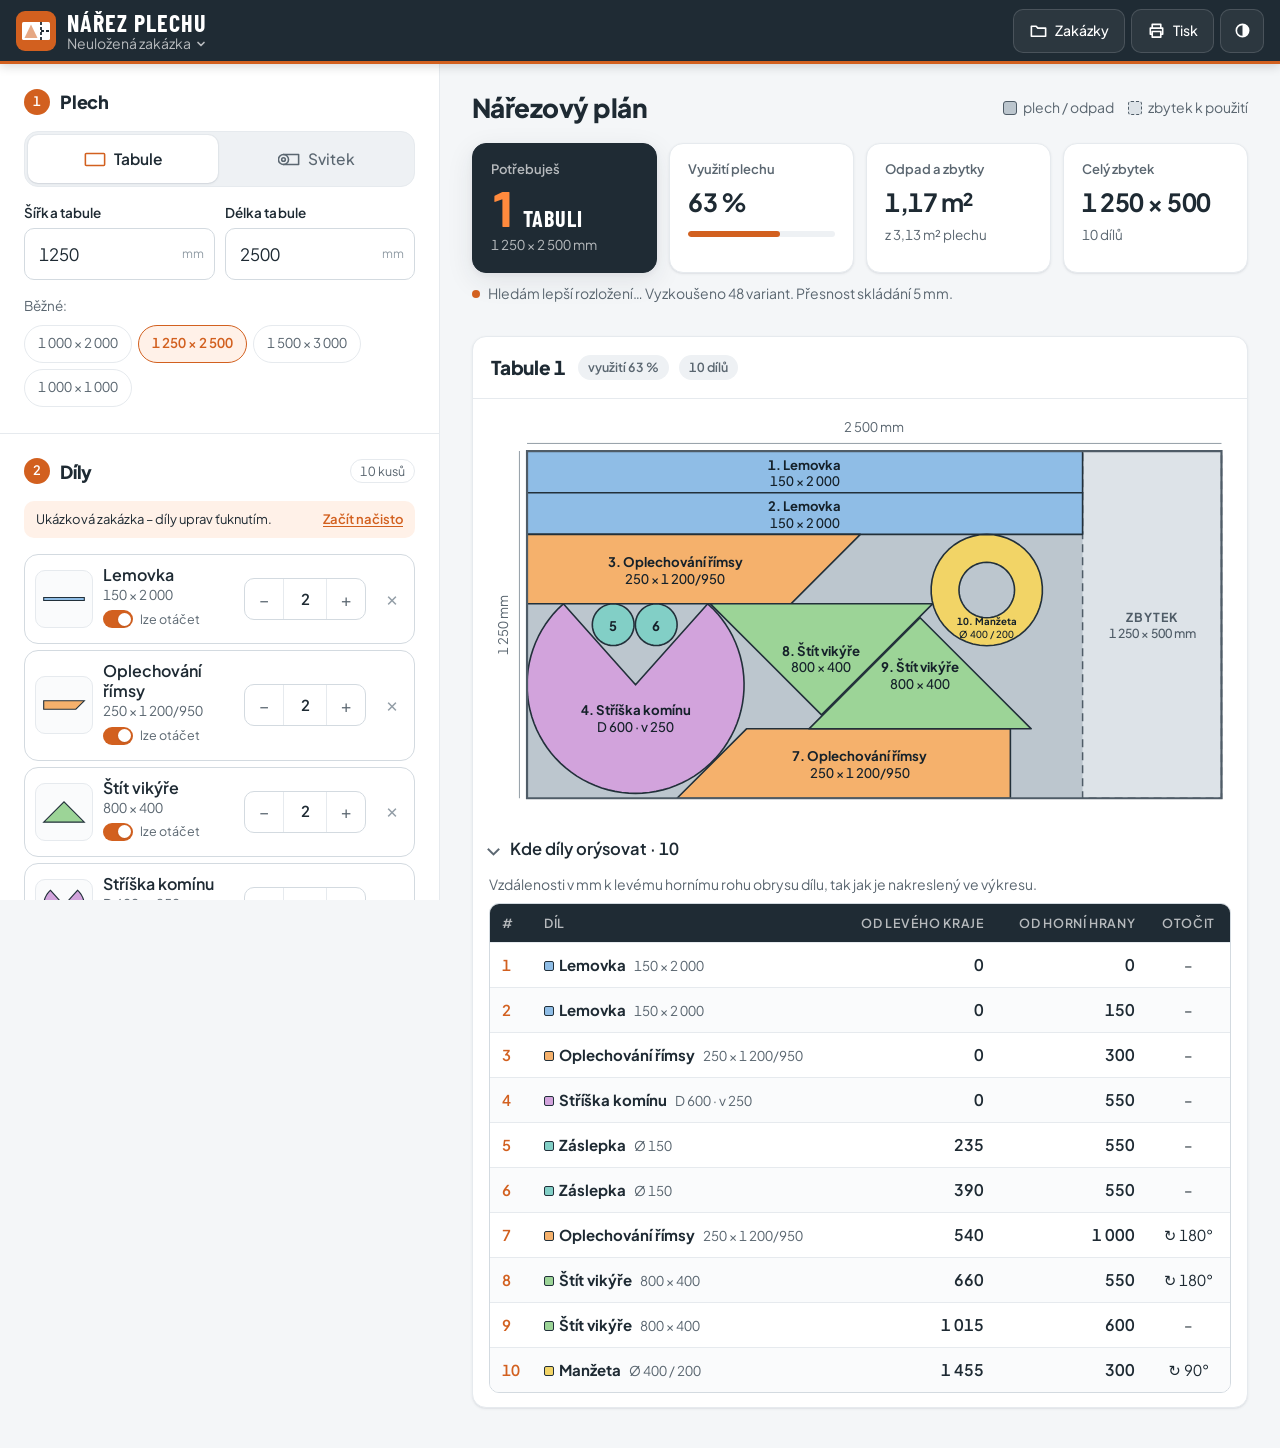
==== commit b159eda2: "Modernější a čistší vzhled Moderní písmo Plus Jakarta Sans místo strojopisu, nadpisy bez verzálek, s" ====
--- a/index.html
+++ b/index.html
@@ -14,7 +14,7 @@
 <meta name="apple-mobile-web-app-title" content="Nářez plechu">
 <link rel="preconnect" href="https://fonts.googleapis.com">
 <link rel="preconnect" href="https://fonts.gstatic.com" crossorigin>
-<link rel="stylesheet" href="https://fonts.googleapis.com/css2?family=Barlow+Condensed:wght@600;700&family=IBM+Plex+Mono:wght@400;500;600&family=IBM+Plex+Sans:wght@400;500;600&display=swap">
+<link rel="stylesheet" href="https://fonts.googleapis.com/css2?family=Barlow+Condensed:wght@600;700&family=Plus+Jakarta+Sans:wght@400;500;600;700;800&display=swap">
 <link rel="stylesheet" href="css/app.css">
 <script type="module" src="js/app.js"></script>
 </head>
--- a/css/app.css
+++ b/css/app.css
@@ -30,9 +30,9 @@
   --pstroke: #22303a;
   --steel: #bcc6ce; --steel-off: #dde3e8; --steel-edge: #4f5c67;
   --f-display: "Barlow Condensed", "Arial Narrow", Arial, sans-serif;
-  --f-body: "IBM Plex Sans", system-ui, -apple-system, "Segoe UI", Roboto, sans-serif;
-  --f-mono: "IBM Plex Mono", ui-monospace, Consolas, "Courier New", monospace;
-  --r: 12px; --r-s: 8px;
+  --f-body: "Plus Jakarta Sans", system-ui, -apple-system, "Segoe UI", Roboto, sans-serif;
+  --f-mono: "Plus Jakarta Sans", system-ui, -apple-system, "Segoe UI", Roboto, sans-serif;
+  --r: 14px; --r-s: 10px;
   --bar: 64px;
   --dark: #1f2b34; --dark-2: #2b3843; --dark-line: rgba(255, 255, 255, .14); --on-dark: #ffffff; --on-dark-2: rgba(255, 255, 255, .68); --accent-hi: #ff8a3d;
   color-scheme: light;
@@ -50,7 +50,7 @@
 
 * { box-sizing: border-box; }
 html { -webkit-text-size-adjust: 100%; }
-body { margin: 0; background: var(--bg); color: var(--ink); font-family: var(--f-body); font-size: 16px; line-height: 1.5; -webkit-font-smoothing: antialiased; }
+body { margin: 0; background: var(--bg); color: var(--ink); font-family: var(--f-body); font-size: 16px; line-height: 1.5; -webkit-font-smoothing: antialiased; font-variant-numeric: tabular-nums; }
 body.noscroll { overflow: hidden; }
 [hidden] { display: none !important; }
 button { font: inherit; color: inherit; }
@@ -112,8 +112,8 @@
 .sec { padding: 24px max(24px, env(safe-area-inset-left, 0px)) 26px; border-bottom: 1px solid var(--line); display: grid; gap: 16px; }
 @media (max-width: 979.98px) { .sec { padding-left: max(16px, env(safe-area-inset-left, 0px)); padding-right: max(16px, env(safe-area-inset-right, 0px)); } }
 .sec-h { display: flex; align-items: center; gap: 10px; }
-.sec-h h2 { margin: 0; font-family: var(--f-display); font-size: 23px; font-weight: 700; text-transform: uppercase; letter-spacing: .06em; }
-.sec-h .n { width: 28px; height: 28px; border-radius: 50%; display: inline-grid; place-items: center; font-family: var(--f-mono); font-size: 13px; font-weight: 600; background: var(--accent); color: var(--on-accent); }
+.sec-h h2 { margin: 0; font-size: 18px; font-weight: 800; letter-spacing: -.01em; }
+.sec-h .n { width: 26px; height: 26px; border-radius: 50%; display: inline-grid; place-items: center; font-family: var(--f-mono); font-size: 13px; font-weight: 600; background: var(--accent); color: var(--on-accent); }
 .sec-meta { margin-left: auto; font-family: var(--f-mono); font-size: 12.5px; color: var(--muted); background: var(--field); border: 1px solid var(--line); padding: 2px 9px; border-radius: 999px; }
 .sec-meta:empty { display: none; }
 
@@ -227,7 +227,7 @@
 
 /* ---------- plán ---------- */
 .main-head { display: flex; align-items: center; justify-content: space-between; gap: 10px 20px; flex-wrap: wrap; }
-.main-title { margin: 0; font-family: var(--f-display); font-size: 30px; font-weight: 700; text-transform: uppercase; letter-spacing: .05em; }
+.main-title { margin: 0; font-size: 26px; font-weight: 800; letter-spacing: -.02em; }
 .tools { display: flex; align-items: center; gap: 8px 20px; flex-wrap: wrap; font-size: 13.5px; }
 .legend { display: flex; flex-wrap: wrap; gap: 6px 14px; font-size: 14px; color: var(--muted); }
 .legend span { display: inline-flex; align-items: center; gap: 6px; }
@@ -237,12 +237,12 @@
 .lg-cut { width: 18px; height: 0; border: 0; border-top: 2px dashed var(--accent); border-radius: 0; }
 
 .sumbox { display: grid; gap: 10px; }
-.kpis { display: grid; grid-template-columns: repeat(auto-fit, minmax(175px, 1fr)); gap: 1px; background: var(--line-2); border: 1px solid var(--line-2); border-radius: var(--r); overflow: hidden; box-shadow: var(--sh-1); }
-.kpi { background: var(--panel); padding: 14px 18px 15px; display: grid; gap: 3px; align-content: start; min-width: 0; }
-.kpi .k { font-size: 12.5px; text-transform: uppercase; letter-spacing: .08em; color: var(--muted); font-weight: 500; }
-.kpi .v { font-family: var(--f-mono); font-size: 25px; font-weight: 500; font-variant-numeric: tabular-nums; white-space: nowrap; overflow: hidden; text-overflow: ellipsis; }
+.kpis { display: grid; grid-template-columns: repeat(auto-fit, minmax(175px, 1fr)); gap: 12px; }
+.kpi { background: var(--panel); padding: 16px 18px 17px; display: grid; gap: 4px; align-content: start; min-width: 0; border: 1px solid var(--line); border-radius: var(--r); box-shadow: var(--sh-1); }
+.kpi .k { font-size: 13px; color: var(--muted); font-weight: 600; }
+.kpi .v { font-family: var(--f-mono); font-size: 25px; font-weight: 700; letter-spacing: -.02em; font-variant-numeric: tabular-nums; white-space: nowrap; overflow: hidden; text-overflow: ellipsis; }
 .kpi .s { font-size: 13.5px; color: var(--muted); font-family: var(--f-mono); }
-.kpi.main { background: var(--dark); }
+.kpi.main { background: var(--dark); border-color: var(--dark); box-shadow: var(--sh-2); }
 .kpi.main .k, .kpi.main .s { color: var(--on-dark-2); }
 .kpi.main .v { font-family: var(--f-display); font-size: 50px; font-weight: 700; line-height: .95; color: var(--accent-hi); letter-spacing: .01em; }
 .kpi.main .v small { font-size: 22px; margin-left: 6px; color: var(--on-dark); text-transform: uppercase; letter-spacing: .04em; }
@@ -258,6 +258,8 @@
 .meter i { display: block; height: 100%; border-radius: 3px; background: var(--accent); }
 .status { font-size: 14px; color: var(--muted); display: flex; align-items: center; gap: 7px; flex-wrap: wrap; }
 .status .dot { width: 8px; height: 8px; border-radius: 50%; background: var(--ok); flex: none; }
+.status { display: block; }
+.status .dot { display: inline-block; margin-right: 8px; vertical-align: 1px; }
 .status.run .dot { background: var(--accent); animation: pulse 1s ease-in-out infinite; }
 .status.man-on .dot { background: var(--accent); }
 @keyframes pulse { 50% { opacity: .25; } }
@@ -272,12 +274,12 @@
 .em-c { stroke: var(--accent); stroke-width: 2; stroke-dasharray: 4 3; fill: none; }
 
 .sheets { display: grid; gap: 16px; }
-.sheet { background: var(--panel); border: 1px solid var(--line-2); border-radius: var(--r); box-shadow: var(--sh-1); min-width: 0; overflow: hidden; }
-.sh-head { display: flex; flex-wrap: wrap; align-items: center; gap: 8px 10px; padding: 14px 16px; border-bottom: 1px solid var(--line); }
-.sh-head h3 { font-family: var(--f-display); font-size: 26px; font-weight: 700; margin: 0 4px 0 0; text-transform: uppercase; letter-spacing: .04em; }
+.sheet { background: var(--panel); border: 1px solid var(--line); border-radius: var(--r); box-shadow: var(--sh-1); min-width: 0; overflow: hidden; }
+.sh-head { display: flex; flex-wrap: wrap; align-items: center; gap: 8px 10px; padding: 16px 18px; border-bottom: 1px solid var(--line); }
+.sh-head h3 { font-size: 19px; font-weight: 800; margin: 0 4px 0 0; letter-spacing: -.01em; }
 .sh-head .btn { margin-left: auto; }
 .sh-head .btn .ico { stroke-width: 1.6; }
-.tag { font-family: var(--f-mono); font-size: 13px; color: var(--muted); background: var(--field); border: 1px solid var(--line); border-radius: 999px; padding: 2px 9px; white-space: nowrap; }
+.tag { font-size: 12.5px; font-weight: 600; color: var(--muted); background: var(--track); border: 0; border-radius: 999px; padding: 3px 10px; white-space: nowrap; }
 .tag.strong { background: var(--ink); color: var(--panel); border-color: var(--ink); font-weight: 600; }
 .svgbox { overflow-x: auto; -webkit-overflow-scrolling: touch; background: var(--panel); padding: 14px 16px; }
 .svgbox svg { display: block; width: 100%; height: auto; max-height: 70vh; }
@@ -342,7 +344,7 @@
   .dlg.small { width: min(560px, 100%); }
 }
 .dlg-head { display: flex; align-items: center; justify-content: space-between; gap: 10px; padding: 14px max(18px, env(safe-area-inset-right, 0px)) 12px max(18px, env(safe-area-inset-left, 0px)); border-bottom: 1px solid var(--line); }
-.dlg-head h2 { margin: 0; font-family: var(--f-display); font-size: 27px; text-transform: uppercase; letter-spacing: .05em; }
+.dlg-head h2 { margin: 0; font-size: 21px; font-weight: 800; letter-spacing: -.01em; }
 .dlg-scroll { overflow: auto; padding: 16px max(18px, env(safe-area-inset-right, 0px)) 18px max(18px, env(safe-area-inset-left, 0px)); display: grid; gap: 12px; grid-auto-rows: max-content; overscroll-behavior: contain; }
 .dlg-foot { display: flex; gap: 8px; padding: 12px max(18px, env(safe-area-inset-right, 0px)) 12px max(18px, env(safe-area-inset-left, 0px)); border-top: 1px solid var(--line); background: var(--field); flex-wrap: wrap; border-radius: 0 0 14px 14px; }
 .dlg-foot .sp { flex: 1; }
@@ -404,7 +406,7 @@
 .man { position: fixed; inset: 0; z-index: 60; background: var(--bg); display: grid; grid-template-rows: auto minmax(0, 1fr) auto; padding: env(safe-area-inset-top, 0px) 0 env(safe-area-inset-bottom, 0px); }
 .man-bar { display: flex; align-items: center; justify-content: space-between; gap: 8px; padding: 10px max(14px, env(safe-area-inset-right, 0px)) 10px max(14px, env(safe-area-inset-left, 0px)); border-bottom: 1px solid var(--line); background: var(--panel); box-shadow: var(--sh-1); }
 .man-nav { display: flex; align-items: center; gap: 8px; }
-.man-nav b { font-family: var(--f-display); font-size: 21px; text-transform: uppercase; letter-spacing: .04em; white-space: nowrap; }
+.man-nav b { font-size: 17px; font-weight: 800; white-space: nowrap; }
 .man-stage { min-height: 0; padding: 14px max(14px, env(safe-area-inset-right, 0px)) 14px max(14px, env(safe-area-inset-left, 0px)); display: grid; place-items: center; overflow: hidden; }
 #mSvg { width: 100%; height: 100%; max-height: 100%; touch-action: none; user-select: none; -webkit-user-select: none; }
 .m-sheet { fill: var(--steel); stroke: var(--steel-edge); stroke-width: 2; }
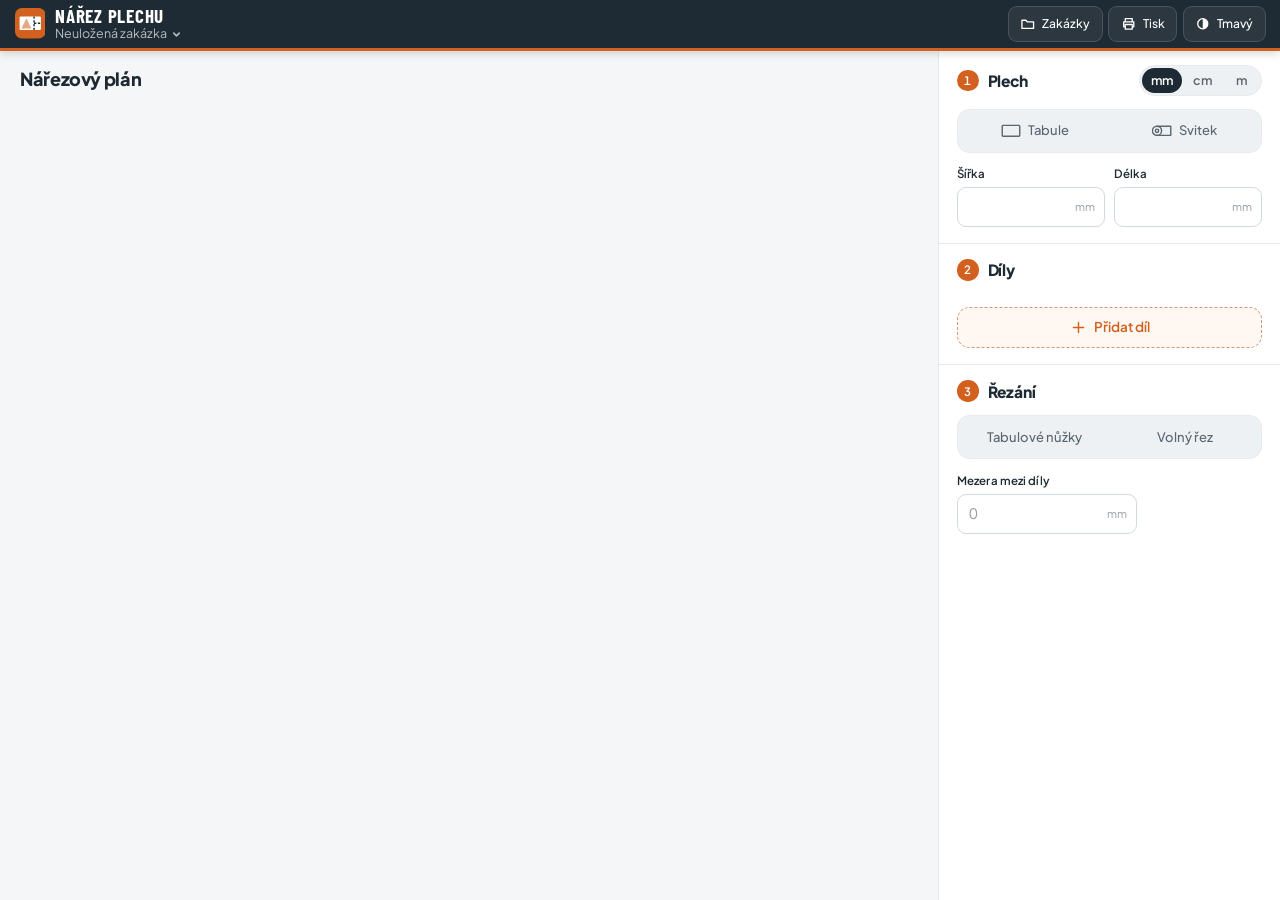
==== commit 78e9f84e: "Panel se zadáním vpravo, menší a čistší rozhraní Plán je vlevo a vejde se celý na obrazovku, zadání " ====
--- a/index.html
+++ b/index.html
@@ -38,56 +38,11 @@
     <button type="button" class="hbtn" id="btnInstall" hidden><svg viewBox="0 0 20 20" aria-hidden="true"><path class="ico" d="M10 3v10M6 9l4 4 4-4M4 16h12"/></svg><span>Nainstalovat</span></button>
     <button type="button" class="hbtn" id="btnJobs"><svg viewBox="0 0 20 20" aria-hidden="true"><path class="ico" d="M2.5 5.5h5l1.8 2h8.2v8.5h-15z"/></svg><span>Zakázky</span></button>
     <button type="button" class="hbtn" id="btnPrint"><svg viewBox="0 0 20 20" aria-hidden="true"><path class="ico" d="M5.5 7.5v-4h9v4M5.5 14h-2v-6.5h13V14h-2M5.5 11h9v6h-9z"/></svg><span>Tisk</span></button>
-    <button type="button" class="hbtn icon" id="btnTheme"><svg viewBox="0 0 20 20" aria-hidden="true"><circle class="ico" cx="10" cy="10" r="6.5"/><path class="ico-f" d="M10 3.5a6.5 6.5 0 0 1 0 13z"/></svg></button>
+    <button type="button" class="hbtn" id="btnTheme"><svg viewBox="0 0 20 20" aria-hidden="true"><circle class="ico" cx="10" cy="10" r="6.5"/><path class="ico-f" d="M10 3.5a6.5 6.5 0 0 1 0 13z"/></svg><span id="themeL">Tmavý</span></button>
   </div>
 </header>
 
 <div class="layout" id="layout" data-view="input">
-  <!-- ZADÁNÍ -->
-  <aside class="side" aria-label="Zadání">
-    <section class="sec">
-      <div class="sec-h"><span class="n">1</span><h2>Plech</h2></div>
-      <div class="seg" role="radiogroup" aria-label="Druh materiálu">
-        <input type="radio" name="mode" id="m-sheet" value="sheet"><label for="m-sheet"><svg viewBox="0 0 24 16" aria-hidden="true"><rect class="ico" x="1.5" y="1.5" width="21" height="13" rx="1"/></svg>Tabule</label>
-        <input type="radio" name="mode" id="m-coil" value="coil"><label for="m-coil"><svg viewBox="0 0 24 16" aria-hidden="true"><circle class="ico" cx="6" cy="8" r="5.5"/><circle class="ico" cx="6" cy="8" r="2"/><path class="ico" d="M6 2.5h16.5v11H6"/></svg>Svitek</label>
-      </div>
-      <div class="row2">
-        <div class="field"><label for="sW" id="sWl">Šířka tabule</label><div class="inp"><input type="text" id="sW" inputmode="decimal" autocomplete="off" placeholder="např. 1250"><span>mm</span></div></div>
-        <div class="field" id="fL"><label for="sL">Délka tabule</label><div class="inp"><input type="text" id="sL" inputmode="decimal" autocomplete="off" placeholder="např. 2500"><span>mm</span></div></div>
-      </div>
-      <div class="presets"><span class="presets-l">Běžné:</span><div class="chips" id="presets" aria-label="Běžné rozměry"></div></div>
-    </section>
-
-    <section class="sec">
-      <div class="sec-h"><span class="n">2</span><h2>Díly</h2><span class="sec-meta" id="pcount"></span></div>
-      <p class="note" id="exNote" hidden><span>Ukázková zakázka – díly uprav ťuknutím.</span><button class="link" type="button" id="clearAll">Začít načisto</button></p>
-      <div class="plist" id="plist"></div>
-      <button class="addbtn" type="button" id="addP"><svg viewBox="0 0 20 20" aria-hidden="true"><path class="ico" d="M10 4v12M4 10h12"/></svg>Přidat díl</button>
-      <p class="hint">Obdélník, trojúhelník, kruh, plášť kužele… nebo vlastní nakreslený tvar.</p>
-    </section>
-
-    <section class="sec">
-      <div class="sec-h"><span class="n">3</span><h2>Řezání</h2></div>
-      <div class="seg" role="radiogroup" aria-label="Způsob řezání">
-        <input type="radio" name="cut" id="c-g" value="g"><label for="c-g">Tabulové nůžky</label>
-        <input type="radio" name="cut" id="c-f" value="f"><label for="c-f">Volný řez</label>
-      </div>
-      <p class="hint" id="cutHint">Nůžky: střih vždy přes celý kus. Volný řez: ruční nůžky, prostřih, laser.</p>
-      <div class="field kerf"><label for="kerf">Mezera mezi díly</label><div class="inp"><input type="text" id="kerf" inputmode="decimal" autocomplete="off" placeholder="0"><span>mm</span></div></div>
-    </section>
-
-    <details class="sec help">
-      <summary>Jak to funguje</summary>
-      <dl>
-        <dt>Obdélníky a tabulové nůžky</dt><dd>Když jsou všechny díly obdélníky, plán dodrží střih vždy přes celý kus a vypíše postup střihu krok za krokem.</dd>
-        <dt>Tvarové díly</dt><dd>Trojúhelníky, kruhy, kužely i nakreslené tvary se skládají do sebe, aby zbylo co nejméně. U každého dílu uvidíš, kde ho na plechu orýsovat.</dd>
-        <dt>Poskládat ručně</dt><dd>Automatický návrh si můžeš upravit: chyť díl prstem nebo myší, posuň ho, otoč ho nebo odlož do zásobníku. Díl se přichytí ke kraji i k sousedům a zčervená, když se překrývá.</dd>
-        <dt>Lze otáčet</dt><dd>Vypni u lakovaného plechu se směrem, u drážkových pásů, nebo když musí díl jít po délce svitku.</dd>
-        <dt>Šířka × délka</dt><dd>Délka dílu leží podél délky tabule nebo svitku. Výkres má délku vodorovně.</dd>
-        <dt>Instalace</dt><dd>Na počítači v Chrome nebo Edge klikni nahoře na „Nainstalovat“. Na Androidu zvol v menu prohlížeče „Přidat na plochu“, na iPhonu v Safari „Sdílet → Přidat na plochu“.</dd>
-      </dl>
-    </details>
-  </aside>
 
   <!-- PLÁN -->
   <main class="main" id="plan" aria-label="Nářezový plán" aria-live="polite">
@@ -96,11 +51,11 @@
         <h2 class="main-title">Nářezový plán</h2>
         <div class="tools" id="tools" hidden>
           <div class="legend">
-            <span><i class="lg-box lg-waste"></i>plech / odpad</span>
-            <span><i class="lg-box lg-off"></i>zbytek k použití</span>
+            <span><i class="lg-box lg-waste"></i>odpad</span>
+            <span><i class="lg-box lg-off"></i>zbytek</span>
             <span id="lgCut"><i class="lg-box lg-cut"></i>střih</span>
           </div>
-          <label class="switch" id="cutsToggle"><input type="checkbox" id="showCuts"><i></i>Čísla střihů</label>
+          <label class="switch sm" id="cutsToggle"><input type="checkbox" id="showCuts"><i></i>Čísla střihů</label>
         </div>
       </div>
       <div id="summary"></div>
@@ -108,6 +63,41 @@
       <div id="sheets" class="sheets"></div>
     </div>
   </main>
+
+  <!-- ZADÁNÍ (vpravo) -->
+  <aside class="side" aria-label="Zadání">
+    <section class="sec">
+      <div class="sec-h"><span class="n">1</span><h2>Plech</h2>
+        <div class="units" id="units" role="radiogroup" aria-label="Jednotky">
+          <button type="button" role="radio" data-u="mm" aria-checked="true">mm</button><button type="button" role="radio" data-u="cm" aria-checked="false">cm</button><button type="button" role="radio" data-u="m" aria-checked="false">m</button>
+        </div>
+      </div>
+      <div class="seg" role="radiogroup" aria-label="Druh materiálu">
+        <input type="radio" name="mode" id="m-sheet" value="sheet"><label for="m-sheet"><svg viewBox="0 0 24 16" aria-hidden="true"><rect class="ico" x="1.5" y="1.5" width="21" height="13" rx="1"/></svg>Tabule</label>
+        <input type="radio" name="mode" id="m-coil" value="coil"><label for="m-coil"><svg viewBox="0 0 24 16" aria-hidden="true"><circle class="ico" cx="6" cy="8" r="5.5"/><circle class="ico" cx="6" cy="8" r="2"/><path class="ico" d="M6 2.5h16.5v11H6"/></svg>Svitek</label>
+      </div>
+      <div class="row2">
+        <div class="field"><label for="sW" id="sWl">Šířka</label><div class="inp"><input type="text" id="sW" inputmode="decimal" autocomplete="off"><span class="u-l">mm</span></div></div>
+        <div class="field" id="fL"><label for="sL">Délka</label><div class="inp"><input type="text" id="sL" inputmode="decimal" autocomplete="off"><span class="u-l">mm</span></div></div>
+      </div>
+    </section>
+
+    <section class="sec">
+      <div class="sec-h"><span class="n">2</span><h2>Díly</h2><span class="sec-meta" id="pcount"></span><button type="button" class="clr" id="wipe" hidden>Vymazat vše</button></div>
+      <p class="note" id="exNote" hidden><span>Ukázková zakázka</span><button class="link" type="button" id="clearAll">Začít načisto</button></p>
+      <div class="plist" id="plist"></div>
+      <button class="addbtn" type="button" id="addP"><svg viewBox="0 0 20 20" aria-hidden="true"><path class="ico" d="M10 4v12M4 10h12"/></svg>Přidat díl</button>
+    </section>
+
+    <section class="sec">
+      <div class="sec-h"><span class="n">3</span><h2>Řezání</h2></div>
+      <div class="seg" role="radiogroup" aria-label="Způsob řezání">
+        <input type="radio" name="cut" id="c-g" value="g"><label for="c-g">Tabulové nůžky</label>
+        <input type="radio" name="cut" id="c-f" value="f"><label for="c-f">Volný řez</label>
+      </div>
+      <div class="field kerf"><label for="kerf">Mezera mezi díly</label><div class="inp"><input type="text" id="kerf" inputmode="decimal" autocomplete="off" placeholder="0"><span class="u-l">mm</span></div></div>
+    </section>
+  </aside>
 </div>
 
 <!-- Mobil: záložky -->
@@ -130,10 +120,9 @@
           <div class="pv-info" id="eInfo"></div>
         </div>
         <div class="ed-form">
-          <div class="field"><label for="eName">Název dílu (nepovinné)</label><input type="text" class="plain" id="eName" placeholder="např. Stříška komínu" autocomplete="off"></div>
+          <div class="field"><label for="eName">Název</label><input type="text" class="plain" id="eName" placeholder="např. Stříška komínu" autocomplete="off"></div>
           <div class="ed-fields" id="eFields"></div>
           <div class="ed-draw" id="eDraw" hidden>
-            <p class="hint">Ťukni do mřížky a přidávej body obrysu. Bod můžeš chytit a posunout. Obrys se uzavře sám.</p>
             <div class="chips" id="snapChips"></div>
             <div class="btnrow">
               <button type="button" class="btn ghost sm" id="dUndo">↶ Zpět</button>
@@ -141,13 +130,13 @@
               <button type="button" class="btn ghost sm" id="dClear">Vymazat vše</button>
             </div>
             <div class="side-add">
-              <div class="lbl">Přesně: přidat stranu</div>
+              <div class="lbl">Přidat stranu přesně</div>
               <div class="side-row">
-                <div class="inp"><input type="text" id="sideL" inputmode="decimal" placeholder="délka" aria-label="Délka strany"><span>mm</span></div>
+                <div class="inp"><input type="text" id="sideL" inputmode="decimal" placeholder="délka" aria-label="Délka strany"><span id="sideU">mm</span></div>
                 <div class="inp"><input type="text" id="sideA" inputmode="decimal" placeholder="směr" aria-label="Směr strany ve stupních"><span>°</span></div>
                 <button type="button" class="btn sm" id="sideAdd">Přidat</button>
               </div>
-              <p class="hint">Směr: 0° doprava, 90° nahoru, 180° doleva, 270° dolů.</p>
+              <p class="hint">0° → &nbsp;·&nbsp; 90° ↑ &nbsp;·&nbsp; 180° ← &nbsp;·&nbsp; 270° ↓</p>
             </div>
             <details class="coords"><summary>Souřadnice bodů (<span id="ptCount">0</span>)</summary><div id="coordList"></div></details>
           </div>
@@ -156,7 +145,7 @@
             <div class="field"><span class="lbl">Kusů</span>
               <div class="qty big" role="group" aria-label="Počet kusů"><button type="button" data-q="-1" aria-label="Ubrat kus">−</button><input type="text" id="eQty" inputmode="numeric" aria-label="Počet kusů"><button type="button" data-q="1" aria-label="Přidat kus">+</button></div>
             </div>
-            <label class="switch"><input type="checkbox" id="eRot"><i></i>Lze otáčet</label>
+            <label class="switch" title="Program smí díl při skládání otočit napříč (o 90°). Vypni u plechu se směrem – drážky, lak."><input type="checkbox" id="eRot"><i></i>Může se otočit</label>
           </div>
           <p class="err" id="eErr" hidden></p>
         </div>
--- a/css/app.css
+++ b/css/app.css
@@ -1,10 +1,11 @@
 /* Nářez plechu – vzhled.
-   Rozvržení: pracovní plocha jako v CAD – horní lišta, vlevo pevný panel se zadáním, vpravo plátno s plánem.
+   Rozvržení: pracovní plocha jako v CAD – horní lišta, vlevo velké plátno s plánem, vpravo pevný panel se zadáním.
    Na mobilu dole záložky Zadání / Plán.
    Barvy: VŽDY SVĚTLÉ (nezávisle na tmavém režimu Windows/telefonu) – bílá, světle šedá, antracit a oranžový akcent.
    Tmavý režim jen na vyžádání tlačítkem (data-theme="dark"). */
 :root {
   --bg: #f4f6f8;          /* plátno */
+  --side: #eceff2;        /* podklad panelu se zadáním */
   --panel: #ffffff;       /* panely a karty */
   --field: #ffffff;       /* pole formulářů */
   --track: #eef1f4;       /* podklad přepínačů */
@@ -24,25 +25,25 @@
   --ok: #2e8a55;
   --scrim: rgba(30, 42, 51, .38);
   --sh-1: 0 1px 3px rgba(30, 42, 51, .07), 0 1px 1px rgba(30, 42, 51, .03);
-  --sh-2: 0 8px 28px rgba(30, 42, 51, .09), 0 2px 6px rgba(30, 42, 51, .05);
-  --sh-3: 0 20px 60px rgba(30, 42, 51, .22);
+  --sh-2: 0 7px 25px rgba(30, 42, 51, .09), 0 2px 5.5px rgba(30, 42, 51, .05);
+  --sh-3: 0 18px 54px rgba(30, 42, 51, .22);
   --p0: #8fbde6; --p1: #f5b16c; --p2: #9cd497; --p3: #d2a3dc; --p4: #f2d466; --p5: #82cfc6; --p6: #ef9c90; --p7: #b1a6ec;
   --pstroke: #22303a;
   --steel: #bcc6ce; --steel-off: #dde3e8; --steel-edge: #4f5c67;
   --f-display: "Barlow Condensed", "Arial Narrow", Arial, sans-serif;
   --f-body: "Plus Jakarta Sans", system-ui, -apple-system, "Segoe UI", Roboto, sans-serif;
   --f-mono: "Plus Jakarta Sans", system-ui, -apple-system, "Segoe UI", Roboto, sans-serif;
-  --r: 14px; --r-s: 10px;
-  --bar: 64px;
+  --r: 12.5px; --r-s: 9px;
+  --bar: 50.5px;
   --dark: #1f2b34; --dark-2: #2b3843; --dark-line: rgba(255, 255, 255, .14); --on-dark: #ffffff; --on-dark-2: rgba(255, 255, 255, .68); --accent-hi: #ff8a3d;
   color-scheme: light;
 }
 :root[data-theme="dark"] {
-  --bg: #0e1316; --panel: #161d21; --field: #10161a; --track: #0d1215; --ink: #e4eaee; --muted: #9aa7b0; --faint: #6c7a83;
+  --bg: #0e1316; --side: #0b0f12; --panel: #161d21; --field: #10161a; --track: #0d1215; --ink: #e4eaee; --muted: #9aa7b0; --faint: #6c7a83;
   --line: #242e34; --line-2: #33414a; --paper: #12191d; --sheet: #233038; --hatch: #36444d;
   --accent: #e58b58; --accent-2: #f0a275; --accent-soft: #33241b; --on-accent: #1b120c;
   --danger: #ff8f80; --danger-soft: #3a1f1b; --ok: #7fcf9b; --scrim: rgba(0, 0, 0, .62);
-  --sh-1: 0 1px 2px rgba(0, 0, 0, .4); --sh-2: 0 6px 24px rgba(0, 0, 0, .45); --sh-3: 0 18px 60px rgba(0, 0, 0, .6);
+  --sh-1: 0 1px 2px rgba(0, 0, 0, .4); --sh-2: 0 5.5px 21.5px rgba(0, 0, 0, .45); --sh-3: 0 16px 54px rgba(0, 0, 0, .6);
   --p0: #2a4860; --p1: #57432f; --p2: #324f39; --p3: #4d384e; --p4: #534e2a; --p5: #2a504f; --p6: #573632; --p7: #3c385c;
   --pstroke: #c4d0d6; color-scheme: dark;
   --steel: #3b4752; --steel-off: #2b353e; --steel-edge: #a3afb8;
@@ -50,7 +51,7 @@
 
 * { box-sizing: border-box; }
 html { -webkit-text-size-adjust: 100%; }
-body { margin: 0; background: var(--bg); color: var(--ink); font-family: var(--f-body); font-size: 16px; line-height: 1.5; -webkit-font-smoothing: antialiased; font-variant-numeric: tabular-nums; }
+body { margin: 0; background: var(--bg); color: var(--ink); font-family: var(--f-body); font-size: 13.5px; line-height: 1.5; -webkit-font-smoothing: antialiased; font-variant-numeric: tabular-nums; }
 body.noscroll { overflow: hidden; }
 [hidden] { display: none !important; }
 button { font: inherit; color: inherit; }
@@ -59,150 +60,163 @@
 .ico-f { fill: currentColor; }
 :focus-visible { outline: 3px solid color-mix(in srgb, var(--accent) 55%, transparent); outline-offset: 2px; }
 
-.filewarn { background: var(--danger-soft); color: var(--ink); border-bottom: 1px solid var(--danger); padding: 10px 16px; font-size: 14px; text-align: center; }
+.filewarn { background: var(--danger-soft); color: var(--ink); border-bottom: 1px solid var(--danger); padding: 9px 14.5px; font-size: 12.5px; text-align: center; }
 
 /* ---------- horní lišta ---------- */
 .appbar {
   position: sticky; top: 0; z-index: 30; height: calc(var(--bar) + env(safe-area-inset-top, 0px));
-  padding: env(safe-area-inset-top, 0px) max(16px, env(safe-area-inset-right, 0px)) 0 max(16px, env(safe-area-inset-left, 0px));
-  display: flex; align-items: center; justify-content: space-between; gap: 12px;
-  background: var(--dark); color: var(--on-dark); border-bottom: 3px solid var(--accent); box-shadow: 0 2px 10px rgba(16, 24, 30, .18);
-}
-.brand { display: flex; align-items: center; gap: 11px; min-width: 0; }
-.logo { width: 40px; height: 40px; flex: none; }
+  padding: env(safe-area-inset-top, 0px) max(14.5px, env(safe-area-inset-right, 0px)) 0 max(14.5px, env(safe-area-inset-left, 0px));
+  display: flex; align-items: center; justify-content: space-between; gap: 11px;
+  background: var(--dark); color: var(--on-dark); border-bottom: 3px solid var(--accent); box-shadow: 0 2px 9px rgba(16, 24, 30, .18);
+}
+.brand { display: flex; align-items: center; gap: 10px; min-width: 0; }
+.logo { width: 30.5px; height: 30.5px; flex: none; }
 .lg-bg { fill: var(--accent); }
 .lg-s { fill: #ffffff; }
 .lg-p { fill: var(--accent); opacity: .55; }
 .lg-c { fill: none; stroke: #1f2b34; stroke-width: 1.8; stroke-dasharray: 3 2; }
 .brand-t { display: grid; min-width: 0; line-height: 1.1; }
-.brand-n { font-family: var(--f-display); font-weight: 700; font-size: 24px; letter-spacing: .04em; text-transform: uppercase; color: var(--on-dark); }
-.jobchip { display: inline-flex; align-items: center; gap: 4px; border: 0; background: none; padding: 0; cursor: pointer; color: var(--on-dark-2); font-size: 14px; max-width: 46vw; }
+.brand-n { font-family: var(--f-display); font-weight: 700; font-size: 19px; letter-spacing: .04em; text-transform: uppercase; color: var(--on-dark); }
+.jobchip { display: inline-flex; align-items: center; gap: 4px; border: 0; background: none; padding: 0; cursor: pointer; color: var(--on-dark-2); font-size: 12.5px; max-width: 46vw; }
 .jobchip span { overflow: hidden; text-overflow: ellipsis; white-space: nowrap; }
-.jobchip svg { width: 12px; height: 12px; flex: none; }
+.jobchip svg { width: 11px; height: 11px; flex: none; }
 .jobchip:hover { color: var(--on-dark); }
-.hbtns { display: flex; gap: 6px; flex: none; }
-.hbtn { display: inline-flex; align-items: center; gap: 7px; height: 44px; min-width: 44px; justify-content: center; padding: 0 15px; border-radius: var(--r-s); border: 1px solid var(--line); background: var(--panel); color: var(--ink); cursor: pointer; font-weight: 500; font-size: 14px; transition: background .15s, border-color .15s; }
-.hbtn svg { width: 19px; height: 19px; }
-.hbtn.icon { padding: 0; font-size: 22px; line-height: 1; }
+.hbtns { display: flex; gap: 5.5px; flex: none; }
+.hbtn { display: inline-flex; align-items: center; gap: 6.5px; height: 36px; min-width: 36px; justify-content: center; padding: 0 11.5px; border-radius: var(--r-s); border: 1px solid var(--line); background: var(--panel); color: var(--ink); cursor: pointer; font-weight: 500; font-size: 12px; transition: background .15s, border-color .15s; }
+.hbtn svg { width: 15.5px; height: 15.5px; }
+.hbtn.icon { padding: 0; font-size: 20px; line-height: 1; }
+#btnTheme { padding: 0 11.5px; }
 .hbtn:hover { background: var(--field); border-color: var(--line-2); }
 .appbar .hbtn { background: rgba(255, 255, 255, .06); border-color: var(--dark-line); color: var(--on-dark); }
 .appbar .hbtn:hover { background: rgba(255, 255, 255, .14); border-color: rgba(255, 255, 255, .3); }
 .appbar #btnInstall { background: var(--accent); border-color: var(--accent); }
 .hbtn:disabled { opacity: .35; cursor: default; }
-@media (max-width: 720px) { .hbtn:not(.icon) span { display: none; } .hbtn:not(.icon) { padding: 0; width: 44px; } #btnPrint { display: none; } }
+@media (max-width: 720px) { .hbtn:not(.icon) span { display: none; } .hbtn:not(.icon) { padding: 0; width: 40px; } #btnPrint { display: none; } }
 
 /* ---------- rozvržení ---------- */
 .layout { display: grid; grid-template-columns: minmax(0, 1fr); min-height: calc(100vh - var(--bar)); }
 .side { background: var(--panel); min-width: 0; }
-.main { min-width: 0; padding: 20px max(16px, env(safe-area-inset-right, 0px)) 28px max(16px, env(safe-area-inset-left, 0px)); }
-.main-in { max-width: 1240px; margin: 0 auto; display: grid; gap: 16px; }
+.main { min-width: 0; padding: 18px max(14.5px, env(safe-area-inset-right, 0px)) 25px max(14.5px, env(safe-area-inset-left, 0px)); }
+.main-in { max-width: 1116px; margin: 0 auto; display: grid; gap: 11px; }
 @media (min-width: 980px) {
-  .layout { grid-template-columns: 440px minmax(0, 1fr); }
-  .side { position: sticky; top: var(--bar); height: calc(100vh - var(--bar)); overflow: auto; border-right: 1px solid var(--line); scrollbar-width: thin; }
-  .main { padding: 24px 32px 40px; }
+  .layout { grid-template-columns: minmax(0, 1fr) 342px; }
+  .side { order: 2; position: sticky; top: var(--bar); height: calc(100vh - var(--bar)); overflow: auto; border-left: 1px solid var(--line); scrollbar-width: thin; }
+  .main { padding: 14.5px 20px 27px; }
   .tabbar { display: none !important; }
+}
+@media (min-width: 1360px) {
+  .layout { grid-template-columns: minmax(0, 1fr) 378px; }
 }
 @media (max-width: 979.98px) {
   .layout[data-view="input"] .main, .layout[data-view="plan"] .side { display: none; }
-  .layout { padding-bottom: calc(68px + env(safe-area-inset-bottom, 0px)); min-height: 0; }
-  .side { padding-bottom: 8px; }
+  .layout { padding-bottom: calc(56px + env(safe-area-inset-bottom, 0px)); min-height: 0; }
+  .side { padding-bottom: 7px; }
 }
 
 /* ---------- panel se zadáním ---------- */
-.sec { padding: 24px max(24px, env(safe-area-inset-left, 0px)) 26px; border-bottom: 1px solid var(--line); display: grid; gap: 16px; }
+.sec { padding: 14.5px max(18px, env(safe-area-inset-left, 0px)) 16px; border-bottom: 1px solid var(--line); display: grid; gap: 12.5px; }
+.sec:last-child { border-bottom: 0; }
 @media (max-width: 979.98px) { .sec { padding-left: max(16px, env(safe-area-inset-left, 0px)); padding-right: max(16px, env(safe-area-inset-right, 0px)); } }
-.sec-h { display: flex; align-items: center; gap: 10px; }
-.sec-h h2 { margin: 0; font-size: 18px; font-weight: 800; letter-spacing: -.01em; }
-.sec-h .n { width: 26px; height: 26px; border-radius: 50%; display: inline-grid; place-items: center; font-family: var(--f-mono); font-size: 13px; font-weight: 600; background: var(--accent); color: var(--on-accent); }
-.sec-meta { margin-left: auto; font-family: var(--f-mono); font-size: 12.5px; color: var(--muted); background: var(--field); border: 1px solid var(--line); padding: 2px 9px; border-radius: 999px; }
+.sec-h { display: flex; align-items: center; gap: 9px; }
+.sec-h h2 { margin: 0; font-size: 15.5px; font-weight: 800; letter-spacing: -.01em; }
+.sec-h .n { width: 21.5px; height: 21.5px; border-radius: 50%; display: inline-grid; place-items: center; font-family: var(--f-mono); font-size: 11.5px; font-weight: 600; background: var(--accent); color: var(--on-accent); }
+.sec-meta { margin-left: auto; font-family: var(--f-mono); font-size: 11px; color: var(--muted); background: var(--field); border: 1px solid var(--line); padding: 2px 8px; border-radius: 899px; }
 .sec-meta:empty { display: none; }
+.clr { border: 0; background: none; padding: 4px 2px; cursor: pointer; font-size: 12.5px; font-weight: 600; color: var(--muted); text-decoration: underline; text-underline-offset: 2px; }
+.clr:hover { color: var(--danger); }
+
+/* jednotky mm / cm / m */
+.units { margin-left: auto; display: inline-flex; padding: 2px; gap: 2px; border-radius: 899px; background: var(--track); border: 1px solid var(--line); }
+.units button { border: 0; background: transparent; min-width: 36px; height: 25px; padding: 0 9px; border-radius: 899px; cursor: pointer; font-size: 12.5px; font-weight: 600; color: var(--muted); transition: background .15s, color .15s; }
+.units button:hover { color: var(--ink); }
+.units button[aria-checked="true"] { background: var(--ink); color: var(--panel); }
 
 /* přepínač (segment) */
 .seg { display: grid; grid-template-columns: 1fr 1fr; gap: 3px; padding: 3px; border-radius: var(--r); background: var(--track); border: 1px solid var(--line); }
 .seg input { position: absolute; opacity: 0; pointer-events: none; }
-.seg label { display: flex; align-items: center; justify-content: center; gap: 8px; min-height: 48px; padding: 6px 10px; border-radius: var(--r-s); cursor: pointer; font-weight: 500; font-size: 15.5px; color: var(--muted); transition: background .15s, color .15s, box-shadow .15s; }
-.seg label svg { width: 22px; height: 15px; flex: none; }
+.seg label { display: flex; align-items: center; justify-content: center; gap: 7px; min-height: 36px; padding: 5px 9px; border-radius: var(--r-s); cursor: pointer; font-weight: 500; font-size: 13px; color: var(--muted); transition: background .15s, color .15s, box-shadow .15s; }
+.seg label svg { width: 20px; height: 13.5px; flex: none; }
 .seg label:hover { color: var(--ink); }
 .seg input:checked + label { background: var(--panel); color: var(--ink); box-shadow: var(--sh-1), 0 0 0 1px var(--line); font-weight: 600; }
 .seg input:checked + label svg { color: var(--accent); }
 .seg input:focus-visible + label { outline: 3px solid color-mix(in srgb, var(--accent) 55%, transparent); outline-offset: 1px; }
 
 /* pole */
-.row2 { display: grid; grid-template-columns: 1fr 1fr; gap: 10px; }
+.row2 { display: grid; grid-template-columns: 1fr 1fr; gap: 9px; }
 .field { display: grid; gap: 5px; min-width: 0; align-content: start; }
-.field > label, .lbl { font-size: 13.5px; color: var(--ink); font-weight: 600; letter-spacing: .01em; }
+.field > label, .lbl { font-size: 11.5px; color: var(--ink); font-weight: 600; letter-spacing: .01em; }
 .inp { position: relative; }
-.inp > span { position: absolute; right: 11px; top: 50%; transform: translateY(-50%); color: var(--faint); font-size: 12px; pointer-events: none; font-family: var(--f-mono); }
-input[type=text] { width: 100%; font: inherit; font-family: var(--f-mono); font-size: 17px; padding: 11px 40px 11px 14px; min-height: 52px; border: 1px solid var(--line-2); border-radius: var(--r-s); background: var(--field); color: var(--ink); transition: border-color .15s, box-shadow .15s, background .15s; }
+.inp > span { position: absolute; right: 10px; top: 50%; transform: translateY(-50%); color: var(--faint); font-size: 11px; pointer-events: none; font-family: var(--f-mono); }
+input[type=text] { width: 100%; font: inherit; font-family: var(--f-mono); font-size: 14.5px; padding: 7px 36px 7px 11px; min-height: 39.5px; border: 1px solid var(--line-2); border-radius: var(--r-s); background: var(--field); color: var(--ink); transition: border-color .15s, box-shadow .15s, background .15s; }
 input[type=text]::placeholder { color: var(--faint); }
-input[type=text].plain { padding-right: 12px; font-family: var(--f-body); }
+input[type=text].plain { padding-right: 11px; font-family: var(--f-body); }
 input[type=text]:hover { border-color: var(--faint); }
 input[type=text]:focus { outline: none; border-color: var(--accent); background: var(--panel); box-shadow: 0 0 0 3px color-mix(in srgb, var(--accent) 22%, transparent); }
 input[type=text].bad { border-color: var(--danger); background: var(--danger-soft); }
-.kerf { max-width: 200px; }
-
-.presets { display: flex; align-items: center; gap: 8px; flex-wrap: wrap; }
-.presets-l { font-size: 13.5px; color: var(--muted); }
-.chips { display: flex; flex-wrap: wrap; gap: 6px; }
-.chip { font-family: var(--f-mono); font-size: 13.5px; padding: 6px 13px; min-height: 38px; border: 1px solid var(--line); background: var(--panel); color: var(--muted); border-radius: 999px; cursor: pointer; transition: all .15s; }
+.kerf { max-width: 180px; }
+
+.presets { display: flex; align-items: center; gap: 7px; flex-wrap: wrap; }
+.presets-l { font-size: 12px; color: var(--muted); }
+.chips { display: flex; flex-wrap: wrap; gap: 5.5px; }
+.chip { font-family: var(--f-mono); font-size: 12px; padding: 5.5px 11.5px; min-height: 34px; border: 1px solid var(--line); background: var(--panel); color: var(--muted); border-radius: 899px; cursor: pointer; transition: all .15s; }
 .chip:hover { border-color: var(--line-2); color: var(--ink); }
 .chip[aria-pressed="true"] { border-color: var(--accent); color: var(--accent); background: var(--accent-soft); font-weight: 600; }
 
-.hint { font-size: 14px; color: var(--muted); margin: 0; }
+.hint { font-size: 12.5px; color: var(--muted); margin: 0; }
 .hint b { color: var(--ink); font-weight: 600; }
-.note { font-size: 13px; background: var(--accent-soft); color: var(--ink); border-radius: var(--r-s); padding: 9px 12px; margin: 0; display: flex; justify-content: space-between; align-items: center; gap: 10px; flex-wrap: wrap; }
+.note { font-size: 11.5px; background: var(--accent-soft); color: var(--ink); border-radius: var(--r-s); padding: 8px 11px; margin: 0; display: flex; justify-content: space-between; align-items: center; gap: 9px; flex-wrap: wrap; }
 .link { background: none; border: none; padding: 0; color: var(--accent); text-decoration: underline; text-underline-offset: 2px; cursor: pointer; font-weight: 600; justify-self: start; }
-.eq { font-family: var(--f-mono); font-size: 12px; color: var(--accent); }
+.eq { font-family: var(--f-mono); font-size: 11px; color: var(--accent); }
 .eq:empty { display: none; }
-.err { margin: 0; color: var(--danger); font-weight: 600; font-size: 14px; }
+.err { margin: 0; color: var(--danger); font-weight: 600; font-size: 12.5px; }
 
 /* přepínač zap/vyp */
-.switch { display: inline-flex; align-items: center; gap: 9px; cursor: pointer; user-select: none; font-size: 14px; min-height: 36px; }
+.switch { display: inline-flex; align-items: center; gap: 8px; cursor: pointer; user-select: none; font-size: 12.5px; min-height: 32.5px; }
 .switch input { position: absolute; opacity: 0; pointer-events: none; }
-.switch i { width: 36px; height: 21px; border-radius: 999px; background: var(--line-2); position: relative; flex: none; transition: background .15s; }
-.switch i::after { content: ""; position: absolute; top: 2.5px; left: 2.5px; width: 16px; height: 16px; border-radius: 50%; background: var(--panel); box-shadow: var(--sh-1); transition: transform .15s; }
+.switch i { width: 32.5px; height: 19px; border-radius: 899px; background: var(--line-2); position: relative; flex: none; transition: background .15s; }
+.switch i::after { content: ""; position: absolute; top: 2.5px; left: 2.5px; width: 14.5px; height: 14.5px; border-radius: 50%; background: var(--panel); box-shadow: var(--sh-1); transition: transform .15s; }
 .switch input:checked + i { background: var(--accent); }
-.switch input:checked + i::after { transform: translateX(15px); }
+.switch input:checked + i::after { transform: translateX(13.5px); }
 .switch input:focus-visible + i { outline: 3px solid color-mix(in srgb, var(--accent) 55%, transparent); outline-offset: 2px; }
-.switch.sm { font-size: 12.5px; color: var(--muted); min-height: 28px; gap: 7px; }
-.switch.sm i { width: 30px; height: 18px; }
-.switch.sm i::after { width: 13px; height: 13px; }
-.switch.sm input:checked + i::after { transform: translateX(12px); }
+.switch.sm { font-size: 11px; color: var(--muted); min-height: 25px; gap: 6.5px; }
+.switch.sm i { width: 27px; height: 16px; }
+.switch.sm i::after { width: 11.5px; height: 11.5px; }
+.switch.sm input:checked + i::after { transform: translateX(11px); }
 
 /* tlačítka */
-.btnrow { display: flex; flex-wrap: wrap; gap: 8px; }
-.btn { font-weight: 600; font-size: 15.5px; padding: 11px 18px; min-height: 48px; border-radius: var(--r-s); border: 1px solid var(--ink); background: var(--ink); color: var(--panel); cursor: pointer; display: inline-flex; align-items: center; justify-content: center; gap: 8px; transition: background .15s, border-color .15s, transform .05s; }
+.btnrow { display: flex; flex-wrap: wrap; gap: 7px; }
+.btn { font-weight: 600; font-size: 13px; padding: 8px 14.5px; min-height: 38px; border-radius: var(--r-s); border: 1px solid var(--ink); background: var(--ink); color: var(--panel); cursor: pointer; display: inline-flex; align-items: center; justify-content: center; gap: 7px; transition: background .15s, border-color .15s, transform .05s; }
 .btn:active { transform: translateY(1px); }
-.btn svg { width: 17px; height: 17px; }
-.btn.sm { min-height: 40px; padding: 7px 14px; font-size: 14.5px; }
+.btn svg { width: 15.5px; height: 15.5px; }
+.btn.sm { min-height: 32.5px; padding: 5.5px 11px; font-size: 12px; }
 .btn.primary { background: var(--accent); border-color: var(--accent); color: var(--on-accent); box-shadow: var(--sh-1); }
 .btn.primary:hover { background: var(--accent-2); border-color: var(--accent-2); }
 .btn.ghost { background: var(--panel); color: var(--ink); border-color: var(--line-2); }
 .btn.ghost:hover { background: var(--field); }
 .btn.danger { color: var(--danger); }
 .btn:disabled { opacity: .4; cursor: default; }
-.del { width: 36px; height: 36px; border: 1px solid transparent; background: transparent; color: var(--faint); cursor: pointer; border-radius: var(--r-s); font-size: 15px; line-height: 1; flex: none; transition: all .15s; }
+.del { width: 32.5px; height: 32.5px; border: 1px solid transparent; background: transparent; color: var(--faint); cursor: pointer; border-radius: var(--r-s); font-size: 13.5px; line-height: 1; flex: none; transition: all .15s; }
 .del:hover { color: var(--danger); background: var(--danger-soft); }
 
 /* ---------- seznam dílů ---------- */
-.plist { display: grid; gap: 6px; }
-.plist-empty { border: 1.5px dashed var(--line-2); border-radius: var(--r); padding: 22px; text-align: center; color: var(--muted); font-size: 14px; }
-.pcard { display: grid; grid-template-columns: 58px minmax(0, 1fr) auto 32px; grid-template-areas: "t i q d" "t r q d"; gap: 0 10px; padding: 10px 6px 10px 10px; border: 1px solid var(--line-2); border-radius: var(--r); background: var(--panel); align-items: center; transition: border-color .15s, box-shadow .15s; }
+.plist { display: grid; gap: 5.5px; }
+.plist-empty { border: 1.5px dashed var(--line-2); border-radius: var(--r); padding: 20px; text-align: center; color: var(--muted); font-size: 12.5px; }
+.pcard { display: grid; grid-template-columns: 43px minmax(0, 1fr) auto 27px; grid-template-areas: "t i q d" "t r q d"; gap: 0 9px; padding: 7px 4px 7px 7px; border: 1px solid var(--line-2); border-radius: var(--r); background: var(--panel); align-items: center; transition: border-color .15s, box-shadow .15s; }
 .pcard:hover { border-color: var(--line-2); box-shadow: var(--sh-1); }
 .pcard.bad { border-color: var(--danger); background: var(--danger-soft); }
-.thumb { grid-area: t; width: 58px; height: 58px; border-radius: var(--r-s); background: var(--paper); border: 1px solid var(--line); display: grid; place-items: center; cursor: pointer; padding: 0; }
-.thumb svg { width: 48px; height: 48px; }
-.thumb-x { font-family: var(--f-display); font-size: 22px; color: var(--danger); }
+.thumb { grid-area: t; width: 43px; height: 43px; border-radius: var(--r-s); background: var(--paper); border: 1px solid var(--line); display: grid; place-items: center; cursor: pointer; padding: 0; }
+.thumb svg { width: 36px; height: 36px; }
+.thumb-x { font-family: var(--f-display); font-size: 20px; color: var(--danger); }
 .th-p { stroke: var(--pstroke); stroke-width: 1.2; }
 .pinfo { grid-area: i; text-align: left; background: none; border: none; padding: 0; cursor: pointer; display: grid; gap: 0; min-width: 0; align-self: end; }
-.pinfo b { font-weight: 600; font-size: 16px; line-height: 1.25; overflow: hidden; display: -webkit-box; -webkit-line-clamp: 2; -webkit-box-orient: vertical; }
-.pcard .del { width: 32px; height: 32px; }
-.pinfo > span { font-size: 13.5px; color: var(--muted); overflow: hidden; text-overflow: ellipsis; white-space: nowrap; }
+.pinfo b { font-weight: 600; font-size: 13px; line-height: 1.25; overflow: hidden; display: -webkit-box; -webkit-line-clamp: 2; -webkit-box-orient: vertical; }
+.pcard .del { width: 29px; height: 29px; }
+.pinfo > span { font-size: 11px; color: var(--muted); overflow: hidden; text-overflow: ellipsis; white-space: nowrap; }
 .pinfo:hover b { color: var(--accent); }
 .pcard.bad .pinfo > span { color: var(--danger); }
 .pcard .switch { grid-area: r; align-self: start; white-space: nowrap; }
 @media (max-width: 480px) {
-  .pcard { grid-template-columns: 58px minmax(0, 1fr) auto; grid-template-areas: "t i d" "t r q"; row-gap: 8px; }
+  .pcard { grid-template-columns: 43px minmax(0, 1fr) auto; grid-template-areas: "t i d" "t r q"; row-gap: 5.5px; }
   .pcard .pinfo { align-self: center; }
   .pcard .switch { align-self: center; }
   .pcard .del { justify-self: end; align-self: start; }
@@ -210,103 +224,108 @@
 .pcard .qty { grid-area: q; }
 .pcard .del { grid-area: d; }
 .qty { display: inline-flex; align-items: stretch; border: 1px solid var(--line-2); border-radius: var(--r-s); overflow: hidden; background: var(--field); }
-.qty button { width: 38px; min-height: 40px; border: none; background: transparent; cursor: pointer; font-size: 17px; line-height: 1; color: var(--muted); }
+.qty button { width: 29px; min-height: 30.5px; border: none; background: transparent; cursor: pointer; font-size: 15.5px; line-height: 1; color: var(--muted); }
 .qty button:hover { background: var(--track); color: var(--ink); }
-.qty input[type=text] { width: 44px; min-height: 40px; border: none; border-left: 1px solid var(--line); border-right: 1px solid var(--line); border-radius: 0; text-align: center; padding: 3px; font-size: 15px; font-weight: 600; background: var(--panel); }
+.qty input[type=text] { width: 34px; min-height: 30.5px; border: none; border-left: 1px solid var(--line); border-right: 1px solid var(--line); border-radius: 0; text-align: center; padding: 3px; font-size: 13.5px; font-weight: 600; background: var(--panel); }
 .qty input[type=text]:focus { box-shadow: none; }
-.qty.big button { width: 46px; min-height: 46px; font-size: 20px; }
-.qty.big input[type=text] { width: 64px; min-height: 46px; font-size: 17px; }
-.addbtn { display: flex; align-items: center; justify-content: center; gap: 8px; width: 100%; min-height: 56px; border: 1.5px dashed color-mix(in srgb, var(--accent) 55%, var(--line-2)); border-radius: var(--r); background: color-mix(in srgb, var(--accent-soft) 55%, transparent); color: var(--accent); font-weight: 600; font-size: 16.5px; cursor: pointer; transition: background .15s, border-color .15s; }
-.addbtn svg { width: 19px; height: 19px; }
+.qty.big button { width: 41.5px; min-height: 41.5px; font-size: 18px; }
+.qty.big input[type=text] { width: 57.5px; min-height: 41.5px; font-size: 15.5px; }
+.addbtn { display: flex; align-items: center; justify-content: center; gap: 7px; width: 100%; min-height: 41.5px; border: 1.5px dashed color-mix(in srgb, var(--accent) 55%, var(--line-2)); border-radius: var(--r); background: color-mix(in srgb, var(--accent-soft) 55%, transparent); color: var(--accent); font-weight: 600; font-size: 13.5px; cursor: pointer; transition: background .15s, border-color .15s; }
+.addbtn svg { width: 17px; height: 17px; }
 .addbtn:hover { background: var(--accent-soft); border-color: var(--accent); }
-details.help { color: var(--muted); font-size: 13.5px; border-bottom: 0; }
-details.help summary { cursor: pointer; font-weight: 600; color: var(--ink); }
-details.help dl { margin: 4px 0 0; display: grid; gap: 9px; }
-details.help dt { font-weight: 600; color: var(--ink); }
-details.help dd { margin: 0; }
 
 /* ---------- plán ---------- */
-.main-head { display: flex; align-items: center; justify-content: space-between; gap: 10px 20px; flex-wrap: wrap; }
-.main-title { margin: 0; font-size: 26px; font-weight: 800; letter-spacing: -.02em; }
-.tools { display: flex; align-items: center; gap: 8px 20px; flex-wrap: wrap; font-size: 13.5px; }
-.legend { display: flex; flex-wrap: wrap; gap: 6px 14px; font-size: 14px; color: var(--muted); }
-.legend span { display: inline-flex; align-items: center; gap: 6px; }
-.lg-box { width: 14px; height: 14px; border-radius: 3px; border: 1px solid var(--faint); }
+.main-head { display: flex; align-items: center; justify-content: space-between; gap: 9px 18px; flex-wrap: wrap; }
+.main-title { margin: 0; font-size: 18px; font-weight: 800; letter-spacing: -.02em; }
+.tools { display: flex; align-items: center; gap: 7px 18px; flex-wrap: wrap; font-size: 12px; }
+.legend { display: flex; flex-wrap: wrap; gap: 5.5px 12.5px; font-size: 11.5px; color: var(--muted); }
+.legend span { display: inline-flex; align-items: center; gap: 5.5px; }
+.lg-box { width: 12.5px; height: 12.5px; border-radius: 3px; border: 1px solid var(--faint); }
 .lg-waste { background: var(--steel); border-color: var(--steel-edge); }
 .lg-off { background: var(--steel-off); border: 1.5px dashed var(--steel-edge); }
-.lg-cut { width: 18px; height: 0; border: 0; border-top: 2px dashed var(--accent); border-radius: 0; }
-
-.sumbox { display: grid; gap: 10px; }
-.kpis { display: grid; grid-template-columns: repeat(auto-fit, minmax(175px, 1fr)); gap: 12px; }
-.kpi { background: var(--panel); padding: 16px 18px 17px; display: grid; gap: 4px; align-content: start; min-width: 0; border: 1px solid var(--line); border-radius: var(--r); box-shadow: var(--sh-1); }
-.kpi .k { font-size: 13px; color: var(--muted); font-weight: 600; }
-.kpi .v { font-family: var(--f-mono); font-size: 25px; font-weight: 700; letter-spacing: -.02em; font-variant-numeric: tabular-nums; white-space: nowrap; overflow: hidden; text-overflow: ellipsis; }
-.kpi .s { font-size: 13.5px; color: var(--muted); font-family: var(--f-mono); }
+.lg-cut { width: 16px; height: 0; border: 0; border-top: 2px dashed var(--accent); border-radius: 0; }
+
+.sumbox { display: grid; gap: 9px; }
+.kpis { display: grid; grid-template-columns: repeat(auto-fit, minmax(144px, 1fr)); gap: 11px; }
+.kpi { background: var(--panel); padding: 9px 12.5px 10px; display: grid; gap: 4px; align-content: start; min-width: 0; border: 1px solid var(--line); border-radius: var(--r); box-shadow: var(--sh-1); }
+.kpi .k { font-size: 11.5px; color: var(--muted); font-weight: 600; }
+.kpi .v { font-family: var(--f-mono); font-size: 18px; font-weight: 700; letter-spacing: -.02em; font-variant-numeric: tabular-nums; white-space: nowrap; overflow: hidden; text-overflow: ellipsis; }
+.kpi .s { font-size: 12px; color: var(--muted); font-family: var(--f-mono); }
 .kpi.main { background: var(--dark); border-color: var(--dark); box-shadow: var(--sh-2); }
 .kpi.main .k, .kpi.main .s { color: var(--on-dark-2); }
-.kpi.main .v { font-family: var(--f-display); font-size: 50px; font-weight: 700; line-height: .95; color: var(--accent-hi); letter-spacing: .01em; }
-.kpi.main .v small { font-size: 22px; margin-left: 6px; color: var(--on-dark); text-transform: uppercase; letter-spacing: .04em; }
+.kpi.main .v { font-family: var(--f-display); font-size: 30.5px; font-weight: 700; line-height: .95; color: var(--accent-hi); letter-spacing: .01em; }
+.kpi.main .v small { font-size: 16px; margin-left: 5.5px; color: var(--on-dark); text-transform: uppercase; letter-spacing: .04em; }
+.kpi .v small { font-size: 12.5px; font-weight: 600; margin-left: 5px; color: var(--muted); letter-spacing: 0; }
+.kpi.left { border-color: var(--steel-edge); background: linear-gradient(135deg, var(--panel) 55%, var(--steel-off)); }
+.kpi.left .k::before { content: ""; display: inline-block; width: 10px; height: 10px; margin-right: 6.5px; border-radius: 3px; background: var(--steel-off); border: 1.5px dashed var(--steel-edge); vertical-align: -1px; }
+.kpi.bad { border-color: color-mix(in srgb, var(--danger) 50%, transparent); background: var(--danger-soft); }
+.kpi.bad .v, .kpi.bad .k { color: var(--danger); }
 @media (max-width: 520px) {
   .kpis { grid-template-columns: 1fr 1fr; }
-  .kpi { padding: 12px 14px 13px; }
-  .kpi .v { font-size: 18px; }
-  .kpi.main .v { font-size: 38px; }
-  .kpi.main .v small { font-size: 19px; }
-  .main-title { font-size: 22px; }
-}
-.meter { height: 6px; border-radius: 3px; background: var(--track); overflow: hidden; margin-top: 6px; }
+  .kpi { padding: 11px 12.5px 11.5px; }
+  .kpi .v { font-size: 16px; }
+  .kpi.main .v { font-size: 34px; }
+  .kpi.main .v small { font-size: 17px; }
+  .main-title { font-size: 20px; }
+}
+.meter { height: 5.5px; border-radius: 3px; background: var(--track); overflow: hidden; margin-top: 5.5px; }
 .meter i { display: block; height: 100%; border-radius: 3px; background: var(--accent); }
-.status { font-size: 14px; color: var(--muted); display: flex; align-items: center; gap: 7px; flex-wrap: wrap; }
-.status .dot { width: 8px; height: 8px; border-radius: 50%; background: var(--ok); flex: none; }
-.status { display: block; }
-.status .dot { display: inline-block; margin-right: 8px; vertical-align: 1px; }
+.status { font-size: 12.5px; color: var(--muted); display: flex; align-items: center; gap: 6.5px; flex-wrap: wrap; }
+.status .dot { width: 7px; height: 7px; border-radius: 50%; background: var(--ok); flex: none; }
+.status { display: block; font-size: 12px; }
+.status .dot { display: inline-block; margin-right: 7px; vertical-align: 1px; }
 .status.run .dot { background: var(--accent); animation: pulse 1s ease-in-out infinite; }
 .status.man-on .dot { background: var(--accent); }
 @keyframes pulse { 50% { opacity: .25; } }
 @media (prefers-reduced-motion: reduce) { .status.run .dot { animation: none; } * { transition: none !important; } }
-.warn { background: var(--danger-soft); color: var(--ink); border: 1px solid color-mix(in srgb, var(--danger) 45%, transparent); border-radius: var(--r); padding: 12px 14px; font-size: 14px; }
+.warn { background: var(--danger-soft); color: var(--ink); border: 1px solid color-mix(in srgb, var(--danger) 45%, transparent); border-radius: var(--r); padding: 11px 12.5px; font-size: 12.5px; }
 .warn b { color: var(--danger); }
-.warn ul { margin: 6px 0 0; padding-left: 18px; }
-.empty { background: var(--panel); border: 1.5px dashed var(--line-2); border-radius: var(--r); padding: 44px 20px; text-align: center; color: var(--muted); display: grid; gap: 6px; justify-items: center; }
-.empty svg { width: 76px; margin-bottom: 8px; }
-.empty b { color: var(--ink); font-size: 17px; }
+.warn ul { margin: 5.5px 0 0; padding-left: 16px; }
+.empty { background: var(--panel); border: 1.5px dashed var(--line-2); border-radius: var(--r); padding: 39.5px 18px; text-align: center; color: var(--muted); display: grid; gap: 5.5px; justify-items: center; }
+.empty > svg { width: 68.5px; margin-bottom: 7px; }
+.empty b { color: var(--ink); font-size: 15.5px; }
+.empty .btnrow { justify-content: center; margin-top: 9px; }
 .em-s { fill: var(--sheet); stroke: var(--faint); stroke-width: 1.5; }
 .em-c { stroke: var(--accent); stroke-width: 2; stroke-dasharray: 4 3; fill: none; }
 
-.sheets { display: grid; gap: 16px; }
+.sheets { display: grid; gap: 14.5px; }
 .sheet { background: var(--panel); border: 1px solid var(--line); border-radius: var(--r); box-shadow: var(--sh-1); min-width: 0; overflow: hidden; }
-.sh-head { display: flex; flex-wrap: wrap; align-items: center; gap: 8px 10px; padding: 16px 18px; border-bottom: 1px solid var(--line); }
-.sh-head h3 { font-size: 19px; font-weight: 800; margin: 0 4px 0 0; letter-spacing: -.01em; }
+.sh-head { display: flex; flex-wrap: wrap; align-items: center; gap: 5.5px 7px; padding: 10px 12.5px; border-bottom: 1px solid var(--line); }
+.sh-head h3 { font-size: 15px; font-weight: 800; margin: 0 4px 0 0; letter-spacing: -.01em; }
 .sh-head .btn { margin-left: auto; }
 .sh-head .btn .ico { stroke-width: 1.6; }
-.tag { font-size: 12.5px; font-weight: 600; color: var(--muted); background: var(--track); border: 0; border-radius: 999px; padding: 3px 10px; white-space: nowrap; }
+.tag { font-size: 11px; font-weight: 600; color: var(--muted); background: var(--track); border: 0; border-radius: 899px; padding: 3px 9px; white-space: nowrap; }
 .tag.strong { background: var(--ink); color: var(--panel); border-color: var(--ink); font-weight: 600; }
-.svgbox { overflow-x: auto; -webkit-overflow-scrolling: touch; background: var(--panel); padding: 14px 16px; }
-.svgbox svg { display: block; width: 100%; height: auto; max-height: 70vh; }
-details.cuts { padding: 4px 16px 14px; }
-details.cuts summary { cursor: pointer; font-weight: 600; font-size: 16.5px; min-height: 48px; display: flex; align-items: center; gap: 8px; list-style: none; }
+.tag.left { background: var(--steel-off); color: var(--ink); box-shadow: inset 0 0 0 1px var(--steel-edge); }
+.svgbox { overflow-x: auto; -webkit-overflow-scrolling: touch; background: var(--panel); padding: 9px 12.5px 11px; }
+.svgbox svg { display: block; width: 100%; height: auto; max-height: max(240px, calc(100vh - 330px)); max-height: max(240px, calc(100dvh - 330px)); }
+details.cuts { padding: 4px 14.5px 12.5px; }
+details.cuts { border-top: 1px solid var(--line); }
+details.cuts summary { cursor: pointer; font-weight: 600; font-size: 13px; min-height: 39.5px; display: flex; align-items: center; gap: 7px; list-style: none; }
+details.cuts summary .cnt { font-family: var(--f-mono); font-size: 11px; font-weight: 700; background: var(--track); color: var(--muted); border-radius: 899px; padding: 1px 8px; }
+details.cuts summary:hover { color: var(--accent); }
 details.cuts summary::-webkit-details-marker { display: none; }
-details.cuts summary::before { content: ""; width: 7px; height: 7px; border-right: 2px solid var(--muted); border-bottom: 2px solid var(--muted); transform: rotate(-45deg); transition: transform .15s; margin-right: 4px; }
+details.cuts summary::before { content: ""; width: 6.5px; height: 6.5px; border-right: 2px solid var(--muted); border-bottom: 2px solid var(--muted); transform: rotate(-45deg); transition: transform .15s; margin-right: 4px; }
 details.cuts[open] summary::before { transform: rotate(45deg); }
-details.cuts .hint { margin-bottom: 8px; }
-details.cuts ol { margin: 0; padding: 0; list-style: none; counter-reset: st; display: grid; gap: 0; font-size: 15.5px; }
-details.cuts li { counter-increment: st; display: block; position: relative; padding: 10px 0 10px 42px; border-top: 1px solid var(--line); line-height: 1.55; }
-details.cuts li::before { content: counter(st); position: absolute; left: 0; top: 10px; width: 30px; height: 24px; font-family: var(--f-mono); font-weight: 600; font-size: 12.5px; color: var(--on-accent); background: var(--accent); border-radius: 6px; display: grid; place-items: center; }
-.pc { display: inline-block; width: 10px; height: 10px; border-radius: 2px; border: 1px solid var(--pstroke); margin-right: 5px; vertical-align: baseline; }
-.sheet > .hint { padding: 0 16px 14px; }
+details.cuts .hint { margin-bottom: 7px; }
+details.cuts ol { margin: 0; padding: 0; list-style: none; counter-reset: st; display: grid; gap: 0; font-size: 14px; }
+details.cuts li { counter-increment: st; display: block; position: relative; padding: 9px 0 9px 38px; border-top: 1px solid var(--line); line-height: 1.55; }
+details.cuts li::before { content: counter(st); position: absolute; left: 0; top: 9px; width: 27px; height: 21.5px; font-family: var(--f-mono); font-weight: 600; font-size: 11px; color: var(--on-accent); background: var(--accent); border-radius: 5.5px; display: grid; place-items: center; }
+.pc { display: inline-block; width: 9px; height: 9px; border-radius: 2px; border: 1px solid var(--pstroke); margin-right: 5px; vertical-align: baseline; }
+.sheet > .hint { padding: 0 14.5px 12.5px; }
 
 /* tabulka rozměření dílů */
 .tabwrap { overflow-x: auto; border: 1px solid var(--line-2); border-radius: var(--r-s); }
-.postab { width: 100%; border-collapse: collapse; font-size: 15px; }
-.postab th { text-align: left; font-size: 12.5px; font-weight: 600; text-transform: uppercase; letter-spacing: .05em; color: var(--on-dark-2); background: var(--dark); padding: 10px 12px; white-space: nowrap; }
-.postab td { padding: 10px 12px; border-top: 1px solid var(--line); vertical-align: middle; }
+.postab { width: 100%; border-collapse: collapse; font-size: 13.5px; }
+.postab th { text-align: left; font-size: 11px; font-weight: 600; text-transform: uppercase; letter-spacing: .05em; color: var(--on-dark-2); background: var(--dark); padding: 9px 11px; white-space: nowrap; }
+.postab td { padding: 9px 11px; border-top: 1px solid var(--line); vertical-align: middle; }
 .postab tbody tr:nth-child(even) td { background: var(--paper); }
 .postab tbody tr:hover td { background: var(--accent-soft); }
 .postab .n { width: 1%; font-family: var(--f-mono); font-weight: 600; color: var(--accent); }
-.postab .d b { margin-right: 8px; }
-.postab .d .mono { color: var(--muted); font-size: 13.5px; }
-.postab .mm { text-align: right; font-family: var(--f-mono); font-weight: 600; font-size: 16px; white-space: nowrap; font-variant-numeric: tabular-nums; }
-.postab th.mm { font-family: var(--f-body); font-size: 12.5px; }
+.postab .d b { margin-right: 7px; }
+.postab .d .mono { color: var(--muted); font-size: 12px; }
+.postab .mm { text-align: right; font-family: var(--f-mono); font-weight: 600; font-size: 14.5px; white-space: nowrap; font-variant-numeric: tabular-nums; }
+.postab th.mm { font-family: var(--f-body); font-size: 11px; }
 .postab .r { text-align: center; white-space: nowrap; }
 
 /* SVG výkresy */
@@ -319,6 +338,7 @@
 .sv-tn { fill: #15212a; font-family: var(--f-body); font-weight: 700; }
 .sv-to { fill: var(--steel-edge); font-family: var(--f-mono); font-weight: 500; }
 .sv-ton { font-family: var(--f-body); font-weight: 700; letter-spacing: .08em; }
+.sv-ta { font-weight: 700; }
 :root[data-theme="dark"] :is(.sv-t, .sv-tn, .m-lbl) { fill: var(--ink); }
 .sv-cut { stroke: var(--accent); stroke-width: 2; stroke-dasharray: 7 4; }
 .sv-bd { fill: var(--accent); }
@@ -328,53 +348,53 @@
 .sv-dl { stroke: var(--faint); stroke-width: 1; }
 
 /* ---------- mobilní záložky ---------- */
-.tabbar { position: fixed; left: 0; right: 0; bottom: 0; z-index: 35; display: grid; grid-template-columns: 1fr 1fr; gap: 6px; padding: 6px max(10px, env(safe-area-inset-right, 0px)) calc(6px + env(safe-area-inset-bottom, 0px)) max(10px, env(safe-area-inset-left, 0px)); background: var(--dark); border-top: 3px solid var(--accent); box-shadow: 0 -4px 16px rgba(16, 24, 30, .18); }
-.tabbar button { position: relative; display: flex; align-items: center; justify-content: center; gap: 8px; min-height: 56px; border: 0; border-radius: var(--r); background: transparent; color: var(--on-dark-2); font-weight: 600; font-size: 16.5px; cursor: pointer; }
-.tabbar button svg { width: 22px; height: 22px; }
+.tabbar { position: fixed; left: 0; right: 0; bottom: 0; z-index: 35; display: grid; grid-template-columns: 1fr 1fr; gap: 5.5px; padding: 5.5px max(9px, env(safe-area-inset-right, 0px)) calc(5.5px + env(safe-area-inset-bottom, 0px)) max(9px, env(safe-area-inset-left, 0px)); background: var(--dark); border-top: 3px solid var(--accent); box-shadow: 0 -4px 14.5px rgba(16, 24, 30, .18); }
+.tabbar button { position: relative; display: flex; align-items: center; justify-content: center; gap: 7px; min-height: 43px; border: 0; border-radius: var(--r); background: transparent; color: var(--on-dark-2); font-weight: 600; font-size: 13.5px; cursor: pointer; }
+.tabbar button svg { width: 20px; height: 20px; }
 .tabbar button[aria-pressed="true"] { background: var(--accent); color: var(--on-dark); }
-.tb-badge { font-family: var(--f-mono); font-size: 12px; font-weight: 600; background: #ffffff; color: #1f2b34; border-radius: 999px; padding: 1px 8px; }
+.tb-badge { font-family: var(--f-mono); font-size: 11px; font-weight: 600; background: #ffffff; color: #1f2b34; border-radius: 899px; padding: 1px 7px; }
 
 /* ---------- dialogy ---------- */
 .dlg-back { position: fixed; inset: 0; z-index: 50; background: var(--scrim); display: flex; align-items: flex-end; justify-content: center; backdrop-filter: blur(2px); }
-.dlg { background: var(--panel); color: var(--ink); width: 100%; max-height: 94vh; max-height: 94dvh; display: flex; flex-direction: column; border-radius: 16px 16px 0 0; box-shadow: var(--sh-3); padding-bottom: env(safe-area-inset-bottom, 0px); animation: up .2s ease-out; }
-@keyframes up { from { transform: translateY(24px); opacity: 0; } }
+.dlg { background: var(--panel); color: var(--ink); width: 100%; max-height: 94vh; max-height: 94dvh; display: flex; flex-direction: column; border-radius: 14.5px 14.5px 0 0; box-shadow: var(--sh-3); padding-bottom: env(safe-area-inset-bottom, 0px); animation: up .2s ease-out; }
+@keyframes up { from { transform: translateY(21.5px); opacity: 0; } }
 @media (min-width: 760px) {
-  .dlg-back { align-items: center; padding: 24px; }
-  .dlg { width: min(960px, 100%); max-height: 90vh; border-radius: 14px; }
-  .dlg.small { width: min(560px, 100%); }
-}
-.dlg-head { display: flex; align-items: center; justify-content: space-between; gap: 10px; padding: 14px max(18px, env(safe-area-inset-right, 0px)) 12px max(18px, env(safe-area-inset-left, 0px)); border-bottom: 1px solid var(--line); }
-.dlg-head h2 { margin: 0; font-size: 21px; font-weight: 800; letter-spacing: -.01em; }
-.dlg-scroll { overflow: auto; padding: 16px max(18px, env(safe-area-inset-right, 0px)) 18px max(18px, env(safe-area-inset-left, 0px)); display: grid; gap: 12px; grid-auto-rows: max-content; overscroll-behavior: contain; }
-.dlg-foot { display: flex; gap: 8px; padding: 12px max(18px, env(safe-area-inset-right, 0px)) 12px max(18px, env(safe-area-inset-left, 0px)); border-top: 1px solid var(--line); background: var(--field); flex-wrap: wrap; border-radius: 0 0 14px 14px; }
+  .dlg-back { align-items: center; padding: 21.5px; }
+  .dlg { width: min(864px, 100%); max-height: 90vh; border-radius: 12.5px; }
+  .dlg.small { width: min(504px, 100%); }
+}
+.dlg-head { display: flex; align-items: center; justify-content: space-between; gap: 9px; padding: 12.5px max(16px, env(safe-area-inset-right, 0px)) 11px max(16px, env(safe-area-inset-left, 0px)); border-bottom: 1px solid var(--line); }
+.dlg-head h2 { margin: 0; font-size: 19px; font-weight: 800; letter-spacing: -.01em; }
+.dlg-scroll { overflow: auto; padding: 14.5px max(16px, env(safe-area-inset-right, 0px)) 16px max(16px, env(safe-area-inset-left, 0px)); display: grid; gap: 11px; grid-auto-rows: max-content; overscroll-behavior: contain; }
+.dlg-foot { display: flex; gap: 7px; padding: 11px max(16px, env(safe-area-inset-right, 0px)) 11px max(16px, env(safe-area-inset-left, 0px)); border-top: 1px solid var(--line); background: var(--field); flex-wrap: wrap; border-radius: 0 0 12.5px 12.5px; }
 .dlg-foot .sp { flex: 1; }
 @media (max-width: 480px) { .dlg-foot .btn { flex: 1; } .dlg-foot .sp { display: none; } }
 
-.tpls { display: flex; gap: 8px; overflow-x: auto; padding: 2px 2px 6px; scrollbar-width: thin; }
+.tpls { display: flex; gap: 7px; overflow-x: auto; padding: 2px 2px 5.5px; scrollbar-width: thin; }
 @media (min-width: 760px) { .tpls { display: grid; grid-template-columns: repeat(6, 1fr); overflow: visible; } }
-.tpl { flex: none; width: 100px; min-height: 90px; display: grid; justify-items: center; align-content: center; gap: 5px; padding: 8px 4px; border: 1px solid var(--line); border-radius: var(--r); background: var(--panel); cursor: pointer; font-size: 13px; line-height: 1.15; text-align: center; color: var(--ink); transition: all .15s; }
+.tpl { flex: none; width: 90px; min-height: 81px; display: grid; justify-items: center; align-content: center; gap: 5px; padding: 7px 4px; border: 1px solid var(--line); border-radius: var(--r); background: var(--panel); cursor: pointer; font-size: 11.5px; line-height: 1.15; text-align: center; color: var(--ink); transition: all .15s; }
 @media (min-width: 760px) { .tpl { width: auto; } }
-.tpl svg { width: 48px; height: 38px; }
+.tpl svg { width: 43px; height: 34px; }
 .tpl:hover { border-color: var(--line-2); color: var(--ink); background: var(--field); }
 .ic-p { fill: var(--sheet); stroke: var(--muted); stroke-width: 1.3; }
 .tpl[aria-checked="true"] { border-color: var(--accent); background: var(--accent-soft); color: var(--ink); font-weight: 600; box-shadow: 0 0 0 1px var(--accent); }
 .tpl[aria-checked="true"] .ic-p { fill: color-mix(in srgb, var(--accent) 35%, transparent); stroke: var(--accent); }
 
-.ed-body { display: grid; gap: 18px; grid-template-columns: minmax(0, 1fr); }
+.ed-body { display: grid; gap: 16px; grid-template-columns: minmax(0, 1fr); }
 @media (min-width: 760px) { .ed-body { grid-template-columns: minmax(0, 1.1fr) minmax(0, 1fr); align-items: start; } }
-.ed-view { display: grid; gap: 8px; min-width: 0; }
-.pv { background: var(--paper); border: 1px solid var(--line); border-radius: var(--r); min-height: 210px; display: grid; place-items: center; padding: 8px; background-image: linear-gradient(var(--line) 1px, transparent 1px), linear-gradient(90deg, var(--line) 1px, transparent 1px); background-size: 20px 20px; }
-.pv svg { width: 100%; height: auto; max-height: 300px; display: block; }
+.ed-view { display: grid; gap: 7px; min-width: 0; }
+.pv { background: var(--paper); border: 1px solid var(--line); border-radius: var(--r); min-height: 189px; display: grid; place-items: center; padding: 7px; background-image: linear-gradient(var(--line) 1px, transparent 1px), linear-gradient(90deg, var(--line) 1px, transparent 1px); background-size: 18px 18px; }
+.pv svg { width: 100%; height: auto; max-height: 270px; display: block; }
 @media (max-width: 759.98px) { .pv { min-height: 160px; } .pv svg { max-height: 200px; } }
 .pv-p { stroke: var(--pstroke); stroke-width: 1.6; }
 .pv-t { fill: var(--ink); font-family: var(--f-mono); font-weight: 500; }
-.pv-bad { color: var(--danger); font-weight: 600; padding: 20px; text-align: center; background: var(--panel); border-radius: var(--r-s); }
-.pv-info { display: grid; gap: 2px; font-size: 13.5px; color: var(--muted); font-family: var(--f-mono); }
-.ed-form { display: grid; gap: 14px; min-width: 0; align-content: start; }
-.ed-fields { display: grid; grid-template-columns: 1fr 1fr; gap: 10px; }
+.pv-bad { color: var(--danger); font-weight: 600; padding: 18px; text-align: center; background: var(--panel); border-radius: var(--r-s); }
+.pv-info { display: grid; gap: 2px; font-size: 12px; color: var(--muted); font-family: var(--f-mono); }
+.ed-form { display: grid; gap: 12.5px; min-width: 0; align-content: start; }
+.ed-fields { display: grid; grid-template-columns: 1fr 1fr; gap: 9px; }
 .ed-fields .hint { grid-column: 1 / -1; }
-.ed-draw { display: grid; gap: 10px; }
-.qrow { display: flex; align-items: flex-end; justify-content: space-between; gap: 12px; flex-wrap: wrap; padding-top: 12px; border-top: 1px solid var(--line); }
+.ed-draw { display: grid; gap: 9px; }
+.qrow { display: flex; align-items: flex-end; justify-content: space-between; gap: 11px; flex-wrap: wrap; padding-top: 11px; border-top: 1px solid var(--line); }
 
 .draw { width: 100%; height: auto; max-height: 56vh; display: block; background: var(--panel); border: 1px solid var(--line); border-radius: var(--r); touch-action: none; cursor: crosshair; user-select: none; -webkit-user-select: none; }
 .dg-m { stroke: var(--line); stroke-width: .6; vector-effect: non-scaling-stroke; }
@@ -386,28 +406,28 @@
 .dr-v.sel { fill: var(--accent); }
 .dr-n { fill: var(--accent); font-family: var(--f-mono); font-weight: 600; }
 .dr-hint { fill: var(--muted); font-family: var(--f-body); }
-.side-add { display: grid; gap: 6px; }
-.side-row { display: grid; grid-template-columns: 1fr 1fr auto; gap: 8px; }
-.coords summary { cursor: pointer; font-weight: 600; font-size: 14px; min-height: 32px; display: flex; align-items: center; }
-#coordList { display: grid; gap: 6px; margin-top: 6px; }
-.crow { display: grid; grid-template-columns: 26px 1fr 1fr 36px; gap: 6px; align-items: center; }
+.side-add { display: grid; gap: 5.5px; }
+.side-row { display: grid; grid-template-columns: 1fr 1fr auto; gap: 7px; }
+.coords summary { cursor: pointer; font-weight: 600; font-size: 12.5px; min-height: 29px; display: flex; align-items: center; }
+#coordList { display: grid; gap: 5.5px; margin-top: 5.5px; }
+.crow { display: grid; grid-template-columns: 23.5px 1fr 1fr 32.5px; gap: 5.5px; align-items: center; }
 .crow.sel span.mono { color: var(--accent); font-weight: 600; }
-.crow input[type=text] { min-height: 40px; padding: 6px 26px 6px 8px; font-size: 15px; }
+.crow input[type=text] { min-height: 36px; padding: 5.5px 23.5px 5.5px 7px; font-size: 13.5px; }
 
 /* zakázky */
-.jobform { display: grid; grid-template-columns: 1fr auto; gap: 8px; align-items: end; padding-bottom: 14px; border-bottom: 1px solid var(--line); }
-.joblist { display: grid; gap: 6px; }
-.job { display: grid; grid-template-columns: minmax(0, 1fr) auto auto; gap: 8px; align-items: center; padding: 10px 8px 10px 14px; border: 1px solid var(--line); border-radius: var(--r); background: var(--panel); }
+.jobform { display: grid; grid-template-columns: 1fr auto; gap: 7px; align-items: end; padding-bottom: 12.5px; border-bottom: 1px solid var(--line); }
+.joblist { display: grid; gap: 5.5px; }
+.job { display: grid; grid-template-columns: minmax(0, 1fr) auto auto; gap: 7px; align-items: center; padding: 9px 7px 9px 12.5px; border: 1px solid var(--line); border-radius: var(--r); background: var(--panel); }
 .job:hover { border-color: var(--line-2); }
 .job > div { display: grid; min-width: 0; }
 .job b { overflow: hidden; text-overflow: ellipsis; white-space: nowrap; }
 
 /* ---------- ruční skládání ---------- */
 .man { position: fixed; inset: 0; z-index: 60; background: var(--bg); display: grid; grid-template-rows: auto minmax(0, 1fr) auto; padding: env(safe-area-inset-top, 0px) 0 env(safe-area-inset-bottom, 0px); }
-.man-bar { display: flex; align-items: center; justify-content: space-between; gap: 8px; padding: 10px max(14px, env(safe-area-inset-right, 0px)) 10px max(14px, env(safe-area-inset-left, 0px)); border-bottom: 1px solid var(--line); background: var(--panel); box-shadow: var(--sh-1); }
-.man-nav { display: flex; align-items: center; gap: 8px; }
-.man-nav b { font-size: 17px; font-weight: 800; white-space: nowrap; }
-.man-stage { min-height: 0; padding: 14px max(14px, env(safe-area-inset-right, 0px)) 14px max(14px, env(safe-area-inset-left, 0px)); display: grid; place-items: center; overflow: hidden; }
+.man-bar { display: flex; align-items: center; justify-content: space-between; gap: 7px; padding: 9px max(12.5px, env(safe-area-inset-right, 0px)) 9px max(12.5px, env(safe-area-inset-left, 0px)); border-bottom: 1px solid var(--line); background: var(--panel); box-shadow: var(--sh-1); }
+.man-nav { display: flex; align-items: center; gap: 7px; }
+.man-nav b { font-size: 15.5px; font-weight: 800; white-space: nowrap; }
+.man-stage { min-height: 0; padding: 12.5px max(12.5px, env(safe-area-inset-right, 0px)) 12.5px max(12.5px, env(safe-area-inset-left, 0px)); display: grid; place-items: center; overflow: hidden; }
 #mSvg { width: 100%; height: 100%; max-height: 100%; touch-action: none; user-select: none; -webkit-user-select: none; }
 .m-sheet { fill: var(--steel); stroke: var(--steel-edge); stroke-width: 2; }
 .m-grid { stroke: var(--hatch); stroke-width: .6; vector-effect: non-scaling-stroke; }
@@ -416,20 +436,20 @@
 .m-piece.sel path { stroke: var(--accent); stroke-width: 3; }
 .m-piece.bad path { fill: var(--danger-soft) !important; stroke: var(--danger); stroke-width: 3; }
 .m-lbl { fill: #15212a; font-family: var(--f-body); font-weight: 600; pointer-events: none; }
-.man-foot { border-top: 1px solid var(--line); background: var(--panel); padding: 10px max(14px, env(safe-area-inset-right, 0px)) 12px max(14px, env(safe-area-inset-left, 0px)); display: grid; gap: 10px; }
-.man-tools { display: flex; align-items: center; gap: 8px; flex-wrap: wrap; }
-.man-msg { font-size: 13.5px; color: var(--muted); flex: 1; min-width: 180px; }
+.man-foot { border-top: 1px solid var(--line); background: var(--panel); padding: 9px max(12.5px, env(safe-area-inset-right, 0px)) 11px max(12.5px, env(safe-area-inset-left, 0px)); display: grid; gap: 9px; }
+.man-tools { display: flex; align-items: center; gap: 7px; flex-wrap: wrap; }
+.man-msg { font-size: 12px; color: var(--muted); flex: 1; min-width: 162px; }
 .man-msg.bad { color: var(--danger); font-weight: 600; }
-.tray { display: flex; gap: 10px; align-items: center; min-width: 0; }
-.tray-list { display: flex; gap: 6px; overflow-x: auto; min-width: 0; padding-bottom: 2px; }
-.tray-it { flex: none; display: inline-flex; align-items: center; gap: 6px; padding: 7px 12px; min-height: 40px; border: 1px solid var(--line-2); border-radius: 999px; background: var(--panel); cursor: pointer; font-size: 13.5px; }
+.tray { display: flex; gap: 9px; align-items: center; min-width: 0; }
+.tray-list { display: flex; gap: 5.5px; overflow-x: auto; min-width: 0; padding-bottom: 2px; }
+.tray-it { flex: none; display: inline-flex; align-items: center; gap: 5.5px; padding: 6.5px 11px; min-height: 36px; border: 1px solid var(--line-2); border-radius: 899px; background: var(--panel); cursor: pointer; font-size: 12px; }
 .tray-it:hover { border-color: var(--accent); }
-.badge { font-family: var(--f-mono); font-size: 12px; font-weight: 600; background: var(--ink); color: var(--panel); border-radius: 999px; padding: 1px 8px; }
+.badge { font-family: var(--f-mono); font-size: 11px; font-weight: 600; background: var(--ink); color: var(--panel); border-radius: 899px; padding: 1px 7px; }
 
 /* ---------- toast ---------- */
-.toast { position: fixed; z-index: 80; left: 50%; transform: translateX(-50%); bottom: calc(20px + env(safe-area-inset-bottom, 0px)); background: var(--ink); color: var(--panel); padding: 12px 16px; border-radius: var(--r); box-shadow: var(--sh-3); display: flex; gap: 14px; align-items: center; font-size: 14px; max-width: calc(100% - 32px); animation: up .2s ease-out; }
+.toast { position: fixed; z-index: 80; left: 50%; transform: translateX(-50%); bottom: calc(18px + env(safe-area-inset-bottom, 0px)); background: var(--ink); color: var(--panel); padding: 11px 14.5px; border-radius: var(--r); box-shadow: var(--sh-3); display: flex; gap: 12.5px; align-items: center; font-size: 12.5px; max-width: calc(100% - 29px); animation: up .2s ease-out; }
 .toast .link { color: var(--accent-soft); }
-@media (max-width: 979.98px) { .toast { bottom: calc(84px + env(safe-area-inset-bottom, 0px)); } }
+@media (max-width: 979.98px) { .toast { bottom: calc(76px + env(safe-area-inset-bottom, 0px)); } }
 
 /* ---------- tisk ---------- */
 @media print {
@@ -439,6 +459,6 @@
   .layout { display: block; }
   .layout .main { display: block !important; padding: 0; }
   .kpis, .sheet { box-shadow: none; break-inside: avoid; }
-  .sheet { margin-bottom: 12px; }
+  .sheet { margin-bottom: 11px; }
   .svgbox svg { max-height: none; }
 }
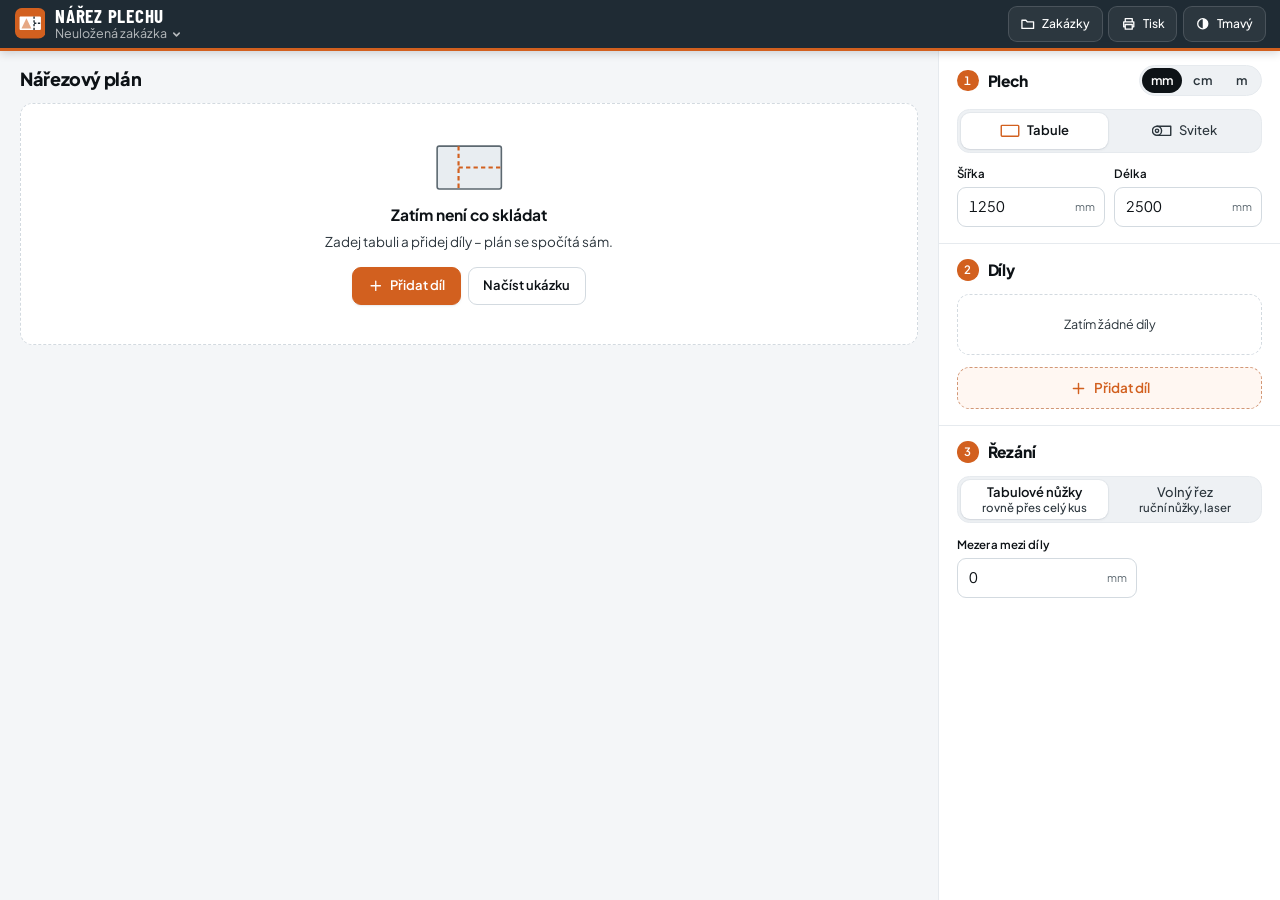
==== commit d5a97040: "Ohýbaný profil: rozvinutá šířka a kde orýsovat ohyby Nový tvar dílu: strany profilu a ohyby (45/90/1" ====
--- a/index.html
+++ b/index.html
@@ -92,8 +92,8 @@
     <section class="sec">
       <div class="sec-h"><span class="n">3</span><h2>Řezání</h2></div>
       <div class="seg" role="radiogroup" aria-label="Způsob řezání">
-        <input type="radio" name="cut" id="c-g" value="g"><label for="c-g">Tabulové nůžky</label>
-        <input type="radio" name="cut" id="c-f" value="f"><label for="c-f">Volný řez</label>
+        <input type="radio" name="cut" id="c-g" value="g"><label for="c-g"><span class="seg2"><b>Tabulové nůžky</b><small>rovně přes celý kus</small></span></label>
+        <input type="radio" name="cut" id="c-f" value="f"><label for="c-f"><span class="seg2"><b>Volný řez</b><small>ruční nůžky, laser</small></span></label>
       </div>
       <div class="field kerf"><label for="kerf">Mezera mezi díly</label><div class="inp"><input type="text" id="kerf" inputmode="decimal" autocomplete="off" placeholder="0"><span class="u-l">mm</span></div></div>
     </section>
@@ -121,6 +121,12 @@
         </div>
         <div class="ed-form">
           <div class="field"><label for="eName">Název</label><input type="text" class="plain" id="eName" placeholder="např. Stříška komínu" autocomplete="off"></div>
+          <div class="ed-bend" id="eBend" hidden>
+            <div class="bend-top"><span class="lbl">Rychle začít</span><div class="chips" id="bendPresets"></div></div>
+            <div class="lbl">Profil od kraje <i class="dot"></i> – strany a ohyby</div>
+            <div class="bend-list" id="bendList"></div>
+            <button type="button" class="btn ghost sm" id="bendAdd">＋ Přidat stranu</button>
+          </div>
           <div class="ed-fields" id="eFields"></div>
           <div class="ed-draw" id="eDraw" hidden>
             <div class="chips" id="snapChips"></div>
@@ -145,7 +151,7 @@
             <div class="field"><span class="lbl">Kusů</span>
               <div class="qty big" role="group" aria-label="Počet kusů"><button type="button" data-q="-1" aria-label="Ubrat kus">−</button><input type="text" id="eQty" inputmode="numeric" aria-label="Počet kusů"><button type="button" data-q="1" aria-label="Přidat kus">+</button></div>
             </div>
-            <label class="switch" title="Program smí díl při skládání otočit napříč (o 90°). Vypni u plechu se směrem – drážky, lak."><input type="checkbox" id="eRot"><i></i>Může se otočit</label>
+            <label class="switch" title="Program smí díl při skládání otočit napříč (o 90°). Vypni u plechu se směrem – drážky, lak."><input type="checkbox" id="eRot"><i></i>Smí se otočit</label>
           </div>
           <p class="err" id="eErr" hidden></p>
         </div>
--- a/css/app.css
+++ b/css/app.css
@@ -9,9 +9,9 @@
   --panel: #ffffff;       /* panely a karty */
   --field: #ffffff;       /* pole formulářů */
   --track: #eef1f4;       /* podklad přepínačů */
-  --ink: #1e2a33;         /* antracit */
-  --muted: #5a6670;
-  --faint: #929da6;
+  --ink: #0d1216;         /* skoro černá – dobře čitelná */
+  --muted: #2b353c;       /* doplňkový text, pořád tmavý */
+  --faint: #5c6870;
   --line: #e6eaee;
   --line-2: #d3dae0;
   --paper: #fafbfc;       /* podklad výkresu */
@@ -211,7 +211,7 @@
 .pinfo { grid-area: i; text-align: left; background: none; border: none; padding: 0; cursor: pointer; display: grid; gap: 0; min-width: 0; align-self: end; }
 .pinfo b { font-weight: 600; font-size: 13px; line-height: 1.25; overflow: hidden; display: -webkit-box; -webkit-line-clamp: 2; -webkit-box-orient: vertical; }
 .pcard .del { width: 29px; height: 29px; }
-.pinfo > span { font-size: 11px; color: var(--muted); overflow: hidden; text-overflow: ellipsis; white-space: nowrap; }
+.pinfo > span { font-size: 12px; color: var(--muted); overflow: hidden; text-overflow: ellipsis; white-space: nowrap; }
 .pinfo:hover b { color: var(--accent); }
 .pcard.bad .pinfo > span { color: var(--danger); }
 .pcard .switch { grid-area: r; align-self: start; white-space: nowrap; }
@@ -334,12 +334,15 @@
 .sv-steel { fill: var(--steel); }
 .sv-off { fill: var(--steel-off); stroke: var(--steel-edge); stroke-width: 1.5; stroke-dasharray: 8 5; }
 .sv-piece { stroke: var(--pstroke); stroke-width: 1.6; stroke-linejoin: round; }
-.sv-t { fill: #15212a; font-family: var(--f-mono); font-weight: 500; }
-.sv-tn { fill: #15212a; font-family: var(--f-body); font-weight: 700; }
+.sv-t { fill: #000000; font-family: var(--f-mono); font-weight: 500; }
+.sv-tn { fill: #000000; font-family: var(--f-body); font-weight: 700; }
 .sv-to { fill: var(--steel-edge); font-family: var(--f-mono); font-weight: 500; }
 .sv-ton { font-family: var(--f-body); font-weight: 700; letter-spacing: .08em; }
 .sv-ta { font-weight: 700; }
 :root[data-theme="dark"] :is(.sv-t, .sv-tn, .m-lbl) { fill: var(--ink); }
+/* světlý režim: popisky ve výkresu černé */
+:root:not([data-theme="dark"]) :is(.sv-to, .sv-dim) { fill: #000000; }
+:root:not([data-theme="dark"]) .m-lbl { fill: #000000; }
 .sv-cut { stroke: var(--accent); stroke-width: 2; stroke-dasharray: 7 4; }
 .sv-bd { fill: var(--accent); }
 .sv-bt { fill: var(--on-accent); font-family: var(--f-mono); font-weight: 600; }
@@ -462,3 +465,63 @@
   .sheet { margin-bottom: 11px; }
   .svgbox svg { max-height: none; }
 }
+
+/* ---------- řezání: popisky voleb ---------- */
+.seg2 { display: grid; text-align: center; line-height: 1.2; }
+.seg2 b { font-weight: inherit; }
+.seg2 small { font-size: 11.5px; color: var(--muted); font-weight: 500; }
+
+/* ---------- prázdná tabule ---------- */
+.blank { display: flex; align-items: center; justify-content: space-between; gap: 10px 16px; flex-wrap: wrap; background: var(--panel); border: 1px solid var(--line); border-radius: var(--r); padding: 10px 14px; box-shadow: var(--sh-1); font-weight: 600; }
+
+/* ---------- ohýbaný profil ---------- */
+.pf { display: block; width: 100%; height: auto; }
+.pf-l { fill: none; stroke: var(--ink); stroke-width: 3; stroke-linecap: round; stroke-linejoin: round; }
+.pf-s, i.dot { fill: var(--accent); }
+i.dot { display: inline-block; width: 9px; height: 9px; border-radius: 50%; background: var(--accent); vertical-align: 0; margin: 0 2px; }
+.pf-t { fill: var(--ink); font-family: var(--f-mono); font-weight: 700; }
+.pf-a { fill: var(--accent-2); font-family: var(--f-mono); font-weight: 700; }
+.pf.ic { width: 48px; height: 38px; }
+.pf.ic .pf-l { stroke: var(--muted); stroke-width: 2.4; }
+.tpl[aria-checked="true"] .pf.ic .pf-l { stroke: var(--accent); }
+.thumb .pf { width: 40px; height: 40px; }
+.thumb .pf-l { stroke-width: 2.2; }
+.pv-bend { width: 100%; display: grid; gap: 4px; }
+.pv-bend .pf { max-height: 210px; }
+.pv-bend .strip { max-height: 120px; }
+.pv-cap { font-size: 12px; font-weight: 700; color: var(--muted); text-transform: uppercase; letter-spacing: .05em; }
+.pv-strip { fill: var(--sheet); stroke: var(--ink); stroke-width: 1.5; }
+.pv-bl { stroke: var(--accent); stroke-width: 2; stroke-dasharray: 6 4; }
+.pv-info .big { font-size: 15px; color: var(--ink); font-family: var(--f-body); }
+.pv-info b { color: var(--ink); }
+.ed-bend { display: grid; gap: 10px; }
+.bend-top { display: grid; gap: 6px; }
+.bend-list { display: grid; gap: 0; border: 1px solid var(--line-2); border-radius: var(--r); overflow: hidden; }
+.bseg { display: grid; grid-template-columns: 26px 52px minmax(0, 1fr) 32px; gap: 8px; align-items: center; padding: 8px 8px 8px 10px; background: var(--panel); }
+.bseg .inp input[type=text] { min-height: 40px; }
+.bn { width: 24px; height: 24px; border-radius: 50%; display: grid; place-items: center; background: var(--ink); color: var(--panel); font-size: 12px; font-weight: 700; }
+.bl { font-size: 12.5px; font-weight: 600; color: var(--muted); }
+.bbend { display: grid; grid-template-columns: 52px minmax(0, 1fr); gap: 6px 8px; align-items: center; padding: 8px 10px 8px 44px; background: var(--accent-soft); border-top: 1px solid var(--line); border-bottom: 1px solid var(--line); }
+.bang { display: flex; flex-wrap: wrap; gap: 5px; align-items: center; }
+.bang .chip { min-height: 32px; padding: 4px 10px; font-size: 12.5px; background: var(--panel); }
+.bang .inp.ang { width: 74px; }
+.bang .inp.ang input[type=text] { min-height: 32px; padding: 4px 22px 4px 8px; font-size: 14px; }
+.bdir { grid-column: 2; display: inline-flex; gap: 0; border: 1px solid var(--line-2); border-radius: var(--r-s); overflow: hidden; justify-self: start; }
+.bdir button { border: 0; background: var(--panel); padding: 5px 12px; min-height: 32px; cursor: pointer; font-size: 13px; font-weight: 600; color: var(--muted); }
+.bdir button + button { border-left: 1px solid var(--line-2); }
+.bdir button[aria-pressed="true"] { background: var(--ink); color: var(--panel); }
+
+/* výkres + karta Ohýbání */
+.sv-bend { stroke: #000; stroke-width: 1.4; stroke-dasharray: 7 5; opacity: .75; }
+:root[data-theme="dark"] .sv-bend { stroke: var(--ink); }
+.blist { display: grid; gap: 0; }
+.bcard { display: grid; grid-template-columns: 170px minmax(0, 1fr); gap: 14px; padding: 12px 16px; border-top: 1px solid var(--line); align-items: center; }
+.bcard:first-child { border-top: 0; }
+.bpf { background: var(--paper); border: 1px solid var(--line); border-radius: var(--r-s); padding: 6px; }
+.bpf .pf { max-height: 130px; }
+.binfo { display: grid; gap: 4px; min-width: 0; }
+.bt { display: flex; align-items: center; gap: 6px; font-size: 15px; }
+.bw { font-size: 14px; }
+.bsteps { margin: 2px 0 0; padding-left: 20px; font-size: 14px; display: grid; gap: 2px; }
+.bsteps b { font-family: var(--f-mono); }
+@media (max-width: 560px) { .bcard { grid-template-columns: 1fr; } .bseg { grid-template-columns: 26px 46px minmax(0, 1fr) 32px; } .bbend { padding-left: 10px; grid-template-columns: 46px minmax(0, 1fr); } }
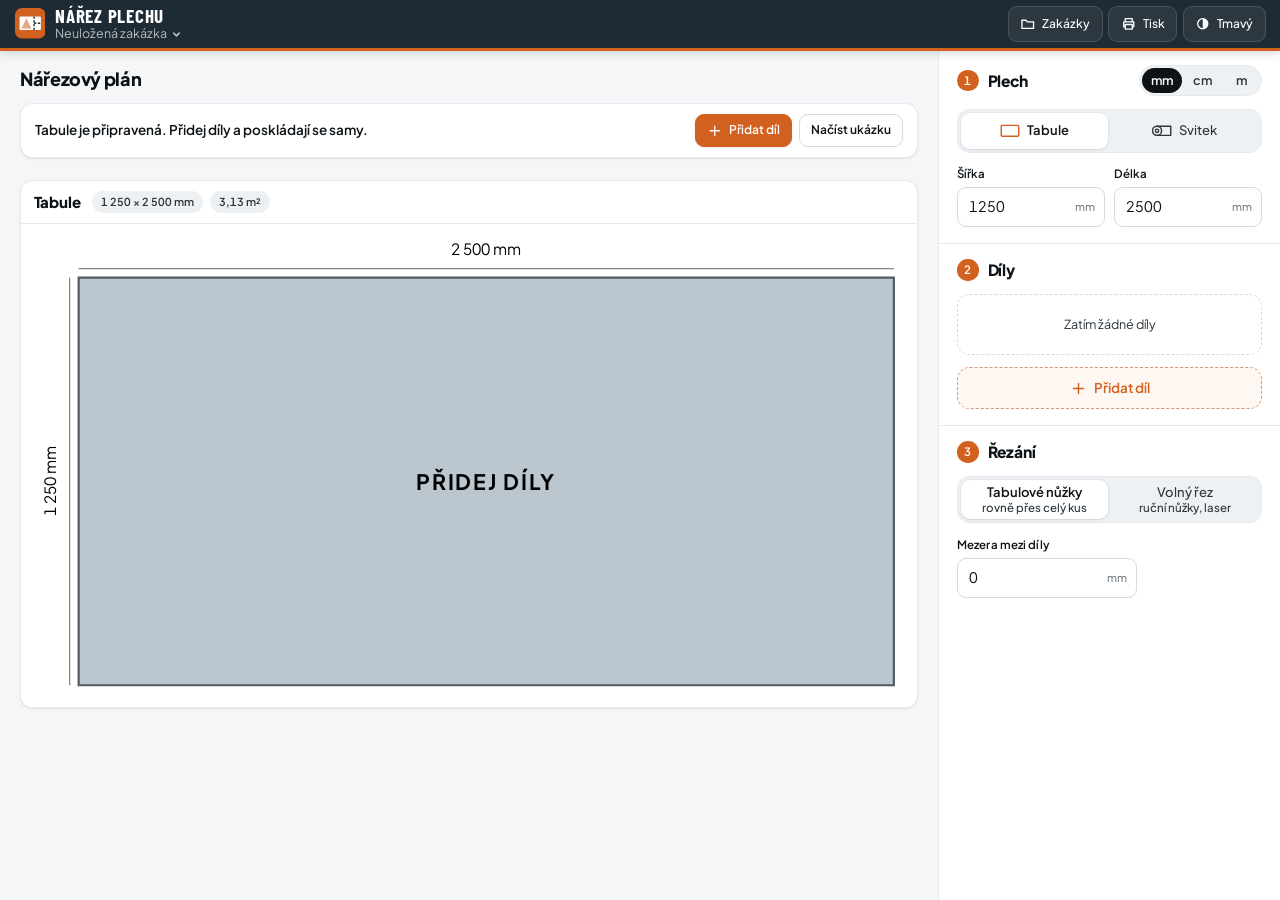
==== commit 1330a065: "Zrcadlový díl pro dvoubarevný plech U dílu jde zvolit „Jen zrcadlově“ nebo „Oba – pár“ (normální i z" ====
--- a/index.html
+++ b/index.html
@@ -153,6 +153,11 @@
             </div>
             <label class="switch" title="Program smí díl při skládání otočit napříč (o 90°). Vypni u plechu se směrem – drážky, lak."><input type="checkbox" id="eRot"><i></i>Smí se otočit</label>
           </div>
+          <div class="mirbox" id="eMirBox">
+            <span class="lbl">Zrcadlový díl <small>– dvoubarevný plech nejde obrátit rubem nahoru</small></span>
+            <div class="seg seg3" id="eMir" role="radiogroup" aria-label="Zrcadlový díl"></div>
+            <p class="hint" id="eMirHint"></p>
+          </div>
           <p class="err" id="eErr" hidden></p>
         </div>
       </div>
--- a/css/app.css
+++ b/css/app.css
@@ -525,3 +525,20 @@
 .bsteps { margin: 2px 0 0; padding-left: 20px; font-size: 14px; display: grid; gap: 2px; }
 .bsteps b { font-family: var(--f-mono); }
 @media (max-width: 560px) { .bcard { grid-template-columns: 1fr; } .bseg { grid-template-columns: 26px 46px minmax(0, 1fr) 32px; } .bbend { padding-left: 10px; grid-template-columns: 46px minmax(0, 1fr); } }
+
+/* zrcadlový díl */
+.mirbox { display: grid; gap: 7px; }
+.mirbox[hidden] { display: none; }
+.mirbox .lbl small { font-weight: 400; color: var(--muted); text-transform: none; letter-spacing: 0; }
+.seg3 { grid-template-columns: repeat(3, 1fr); }
+.seg button { display: flex; align-items: center; justify-content: center; gap: 6px; min-height: 36px; padding: 5px 7px; border: 0; border-radius: var(--r-s); background: transparent; cursor: pointer; font: inherit; font-weight: 500; font-size: 12.5px; color: var(--muted); transition: background .15s, color .15s, box-shadow .15s; }
+.seg button svg { width: 17px; height: 12px; flex: none; }
+.seg button:hover { color: var(--ink); }
+.seg button[aria-checked="true"] { background: var(--panel); color: var(--ink); box-shadow: var(--sh-1), 0 0 0 1px var(--line); font-weight: 600; }
+.seg button[aria-checked="true"] svg { color: var(--accent); }
+.seg button:focus-visible { outline: 3px solid color-mix(in srgb, var(--accent) 55%, transparent); outline-offset: 1px; }
+.pv-p.mir { opacity: .82; }
+.pv-axis { stroke: var(--muted); stroke-width: 1; stroke-dasharray: 5 4; fill: none; }
+.pv-cap2 { fill: var(--muted); font-family: var(--f-mono); }
+.pinfo > .mtag { justify-self: start; margin-top: 3px; color: var(--accent); }
+.mtag { display: inline-block; padding: 0 6px; border-radius: 899px; font-size: 10.5px; font-weight: 600; color: var(--accent); background: var(--accent-soft); white-space: nowrap; vertical-align: 1px; }
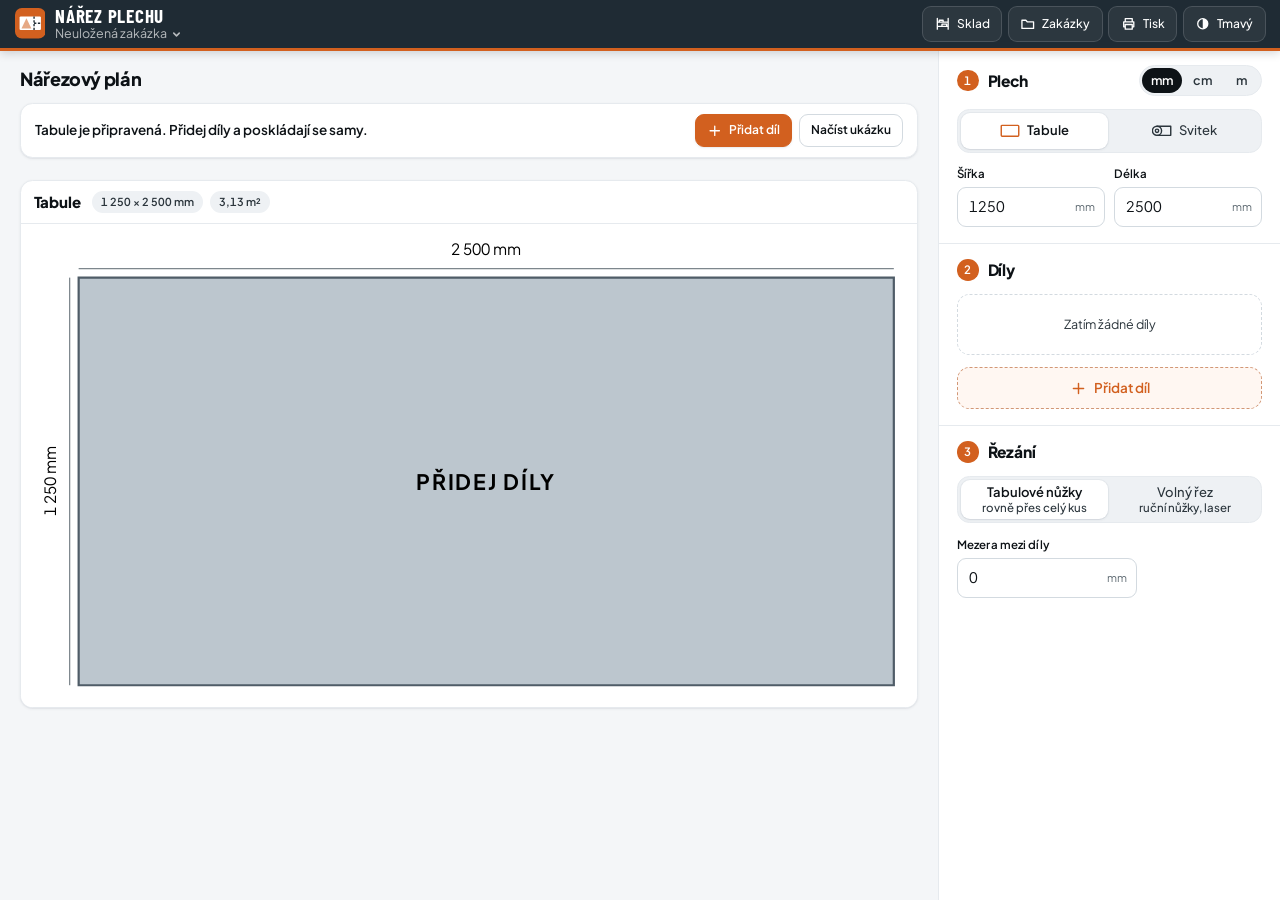
==== commit 83038891: "Sklad zbytků a rozměry stran u zbytků Zbytky na výkrese mají délky stran podél hran, rozměr i plochu" ====
--- a/index.html
+++ b/index.html
@@ -36,6 +36,7 @@
   </div>
   <div class="hbtns">
     <button type="button" class="hbtn" id="btnInstall" hidden><svg viewBox="0 0 20 20" aria-hidden="true"><path class="ico" d="M10 3v10M6 9l4 4 4-4M4 16h12"/></svg><span>Nainstalovat</span></button>
+    <button type="button" class="hbtn" id="btnStock"><svg viewBox="0 0 20 20" aria-hidden="true"><path class="ico" d="M3 3v14M17 3v14M3 8h14M3 13.5h14M5.5 5.5h5v2.5h-5zM9 10.5h6v3h-6z"/></svg><span>Sklad</span><b class="hb-badge" id="stockN" hidden></b></button>
     <button type="button" class="hbtn" id="btnJobs"><svg viewBox="0 0 20 20" aria-hidden="true"><path class="ico" d="M2.5 5.5h5l1.8 2h8.2v8.5h-15z"/></svg><span>Zakázky</span></button>
     <button type="button" class="hbtn" id="btnPrint"><svg viewBox="0 0 20 20" aria-hidden="true"><path class="ico" d="M5.5 7.5v-4h9v4M5.5 14h-2v-6.5h13V14h-2M5.5 11h9v6h-9z"/></svg><span>Tisk</span></button>
     <button type="button" class="hbtn" id="btnTheme"><svg viewBox="0 0 20 20" aria-hidden="true"><circle class="ico" cx="10" cy="10" r="6.5"/><path class="ico-f" d="M10 3.5a6.5 6.5 0 0 1 0 13z"/></svg><span id="themeL">Tmavý</span></button>
@@ -186,6 +187,7 @@
   <div class="man-foot">
     <div class="man-tools">
       <button type="button" class="btn ghost sm" id="mRot">↻ Otočit</button>
+      <button type="button" class="btn ghost sm" id="mMir" title="Převrátit díl zrcadlově (zleva doprava)">⇋ Zrcadlit</button>
       <button type="button" class="btn ghost sm" id="mOut">Do zásobníku</button>
       <span class="man-msg" id="mMsg"></span>
     </div>
@@ -209,6 +211,23 @@
   </div>
 </div>
 
+<!-- Sklad zbytků -->
+<div class="dlg-back" id="stockDlg" hidden>
+  <div class="dlg small" role="dialog" aria-modal="true" aria-labelledby="stockT">
+    <div class="dlg-head"><h2 id="stockT">Sklad zbytků</h2><span class="sec-meta" id="stockSum"></span><button type="button" class="del" id="stockX" aria-label="Zavřít">✕</button></div>
+    <div class="dlg-scroll">
+      <p class="hint">Zbytky z nářezu sem dáš tlačítkem <b>Do skladu</b> pod výkresem tabule. Kus z dílny přidáš ručně tady.</p>
+      <form class="stockform" id="stockForm">
+        <div class="field"><label for="stW">Šířka</label><div class="inp"><input type="text" id="stW" inputmode="decimal" autocomplete="off"><span class="u-l">mm</span></div></div>
+        <div class="field"><label for="stL">Délka</label><div class="inp"><input type="text" id="stL" inputmode="decimal" autocomplete="off"><span class="u-l">mm</span></div></div>
+        <div class="field st-note"><label for="stNote">Materiál / barva <small>(nepovinné)</small></label><input type="text" class="plain" id="stNote" placeholder="např. pozink 0,55 · tmavě šedá" autocomplete="off"></div>
+        <button class="btn primary" type="submit">Přidat</button>
+      </form>
+      <div class="stocklist" id="stockList"></div>
+    </div>
+  </div>
+</div>
+
 <div class="toast" id="toast" role="status" hidden></div>
 </body>
 </html>
--- a/css/app.css
+++ b/css/app.css
@@ -542,3 +542,33 @@
 .pv-cap2 { fill: var(--muted); font-family: var(--f-mono); }
 .pinfo > .mtag { justify-self: start; margin-top: 3px; color: var(--accent); }
 .mtag { display: inline-block; padding: 0 6px; border-radius: 899px; font-size: 10.5px; font-weight: 600; color: var(--accent); background: var(--accent-soft); white-space: nowrap; vertical-align: 1px; }
+
+/* zbytky pod výkresem */
+.sv-oe { font-weight: 600; }
+.offs { padding: 4px 16px 12px; }
+.offs-h { font-size: 11.5px; font-weight: 600; margin-bottom: 6px; display: flex; gap: 8px; align-items: baseline; }
+.offs ul { list-style: none; margin: 0; padding: 0; display: grid; gap: 5px; }
+.offs li { display: grid; grid-template-columns: auto minmax(0, 1fr) auto; gap: 10px; align-items: center; padding: 6px 6px 6px 8px; border: 1px dashed var(--steel-edge); border-radius: var(--r); background: color-mix(in srgb, var(--steel-off) 45%, var(--panel)); }
+.ofn { width: 22px; height: 22px; border-radius: 50%; display: grid; place-items: center; font: 600 11.5px var(--f-mono); background: var(--panel); border: 1px solid var(--line-2); }
+.ofd { display: grid; min-width: 0; }
+.ofd b { font-size: 13px; }
+.ofd small { font-size: 11.5px; color: var(--muted); }
+.offs .btn svg, .stock .btn svg { width: 15px; height: 15px; }
+
+/* sklad zbytků */
+.hbtn { position: relative; }
+.hb-badge { position: absolute; top: 2px; right: 2px; min-width: 17px; height: 17px; padding: 0 4px; border-radius: 899px; background: var(--accent); color: #fff; font: 700 10.5px/17px var(--f-mono); text-align: center; }
+.hb-badge[hidden] { display: none; }
+.dlg-head .sec-meta { margin-left: auto; margin-right: 8px; }
+.stockform { display: grid; grid-template-columns: 1fr 1fr; gap: 9px; align-items: end; padding: 12px 0; border-bottom: 1px solid var(--line); }
+.stockform .st-note { grid-column: 1 / -1; }
+.stockform .st-note small { font-weight: 400; color: var(--muted); }
+.stockform .btn { grid-column: 1 / -1; }
+.stocklist { display: grid; gap: 6px; padding-top: 12px; }
+.stock { display: grid; grid-template-columns: 40px minmax(0, 1fr) auto auto auto; gap: 9px; align-items: center; padding: 7px 7px 7px 9px; border: 1px solid var(--line); border-radius: var(--r); background: var(--panel); }
+.st-r { fill: var(--steel-off); stroke: var(--steel-edge); stroke-width: 1.2; stroke-dasharray: 3 2; }
+.st-i { display: grid; min-width: 0; }
+.st-i .hint { overflow: hidden; text-overflow: ellipsis; white-space: nowrap; font-size: 11.5px; }
+.st-q { font: 700 13px var(--f-mono); }
+.st-empty { text-align: center; padding: 18px 0; }
+@media (max-width: 520px) { .stock { grid-template-columns: 40px minmax(0, 1fr) auto auto; } .stock .st-q { grid-row: 1; grid-column: 3; } .stock [data-use] { grid-column: 2 / 4; } }
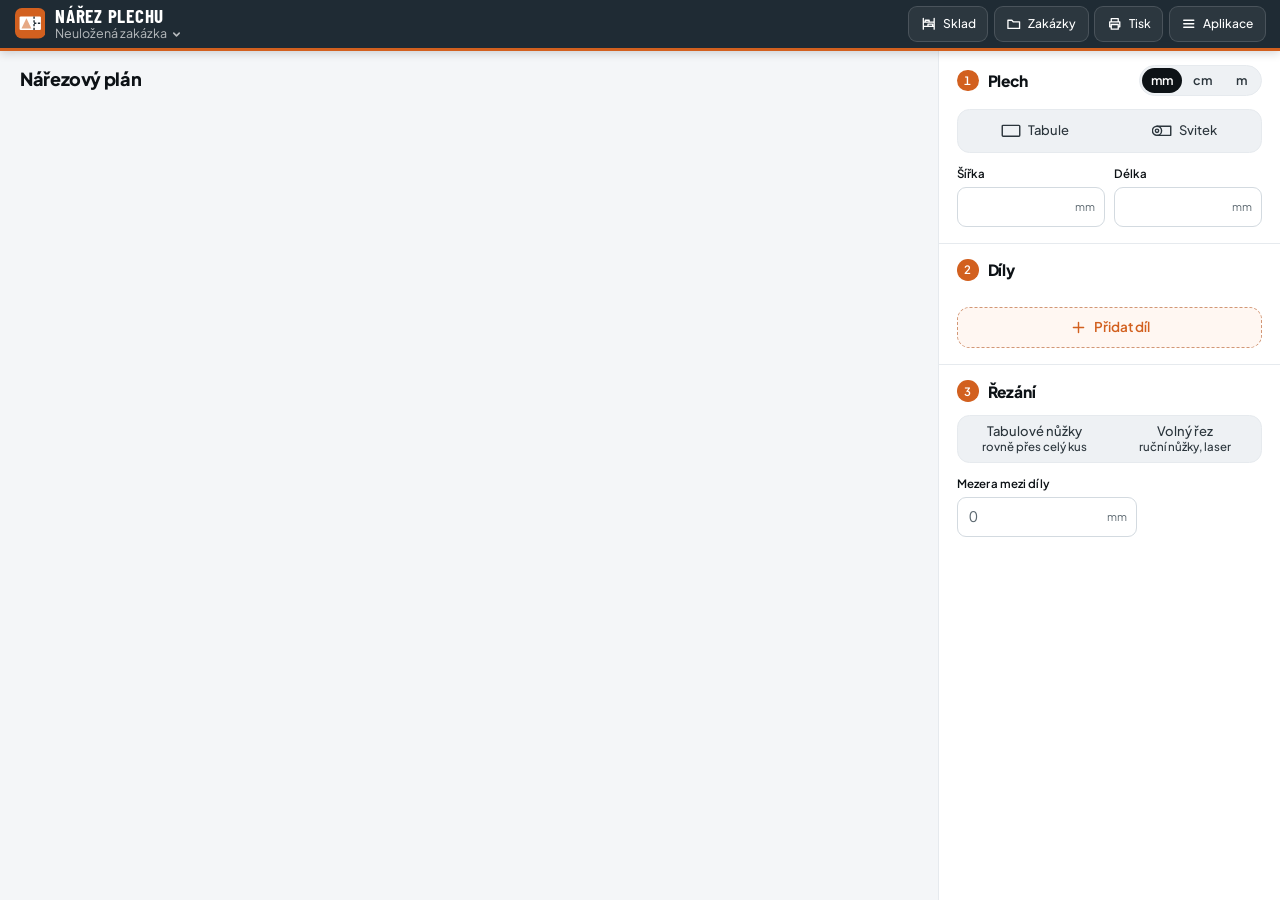
==== commit fc3ccae0: "Okno Aplikace: licence, záloha dat, nápady; beta a demo režim - beta zdarma do 31. 1. 2027, pak bez " ====
--- a/index.html
+++ b/index.html
@@ -30,7 +30,7 @@
   <div class="brand">
     <svg class="logo" viewBox="0 0 40 40" aria-hidden="true"><rect class="lg-bg" width="40" height="40" rx="9"/><rect class="lg-s" x="6" y="11" width="28" height="18" rx="1.5"/><path class="lg-p" d="M8.5 27 L15 13.5 L21.5 27Z"/><path class="lg-c" d="M25 11v18M25 20h9"/></svg>
     <div class="brand-t">
-      <span class="brand-n">Nářez plechu</span>
+      <span class="brand-row"><span class="brand-n">Nářez plechu</span><button type="button" class="plan-tag" id="planTag" hidden></button></span>
       <button type="button" class="jobchip" id="jobChip" title="Zakázky"><span id="jobName0">Neuložená zakázka</span><svg viewBox="0 0 12 12" aria-hidden="true"><path class="ico" d="M3 4.5l3 3 3-3"/></svg></button>
     </div>
   </div>
@@ -39,9 +39,16 @@
     <button type="button" class="hbtn" id="btnStock"><svg viewBox="0 0 20 20" aria-hidden="true"><path class="ico" d="M3 3v14M17 3v14M3 8h14M3 13.5h14M5.5 5.5h5v2.5h-5zM9 10.5h6v3h-6z"/></svg><span>Sklad</span><b class="hb-badge" id="stockN" hidden></b></button>
     <button type="button" class="hbtn" id="btnJobs"><svg viewBox="0 0 20 20" aria-hidden="true"><path class="ico" d="M2.5 5.5h5l1.8 2h8.2v8.5h-15z"/></svg><span>Zakázky</span></button>
     <button type="button" class="hbtn" id="btnPrint"><svg viewBox="0 0 20 20" aria-hidden="true"><path class="ico" d="M5.5 7.5v-4h9v4M5.5 14h-2v-6.5h13V14h-2M5.5 11h9v6h-9z"/></svg><span>Tisk</span></button>
-    <button type="button" class="hbtn" id="btnTheme"><svg viewBox="0 0 20 20" aria-hidden="true"><circle class="ico" cx="10" cy="10" r="6.5"/><path class="ico-f" d="M10 3.5a6.5 6.5 0 0 1 0 13z"/></svg><span id="themeL">Tmavý</span></button>
+    <button type="button" class="hbtn" id="btnApp" aria-label="Aplikace: licence, záloha, vzhled" title="Licence, záloha, vzhled"><svg viewBox="0 0 20 20" aria-hidden="true"><path class="ico" d="M3.5 5.5h13M3.5 10h13M3.5 14.5h13"/></svg><span>Aplikace</span></button>
   </div>
 </header>
+
+<!-- Proužek: beta / demo / konec licence -->
+<div class="lbar" id="lbar" hidden>
+  <span id="lbarT"></span>
+  <button type="button" class="link" id="lbarGo"></button>
+  <button type="button" class="lbar-x" id="lbarX" aria-label="Skrýt proužek">✕</button>
+</div>
 
 <div class="layout" id="layout" data-view="input">
 
@@ -62,6 +69,7 @@
       <div id="summary"></div>
       <div id="warns"></div>
       <div id="sheets" class="sheets"></div>
+      <p class="printfoot" id="printFoot"></p>
     </div>
   </main>
 
@@ -228,6 +236,45 @@
   </div>
 </div>
 
+<!-- Aplikace: licence, záloha, nápady, vzhled -->
+<div class="dlg-back" id="appDlg" hidden>
+  <div class="dlg small" role="dialog" aria-modal="true" aria-labelledby="appT">
+    <div class="dlg-head"><h2 id="appT">Aplikace</h2><button type="button" class="del" id="appX" aria-label="Zavřít">✕</button></div>
+    <div class="dlg-scroll">
+      <section class="asec">
+        <div class="lbl">Licence</div>
+        <div class="licbox" id="licBox"></div>
+        <form class="licform" id="licForm">
+          <div class="field"><label for="licKey" id="licKeyL">Licenční klíč</label><input type="text" class="plain" id="licKey" placeholder="NP1.…" autocomplete="off" autocapitalize="off" spellcheck="false"></div>
+          <button class="btn primary" type="submit" id="licGo">Aktivovat</button>
+        </form>
+        <p class="err" id="licErr" hidden></p>
+      </section>
+      <section class="asec">
+        <div class="lbl">Záloha dat</div>
+        <p class="hint">Zakázky a sklad zbytků jsou uložené jen v tomhle zařízení. Občas si ulož zálohu do souboru. Hodí se i k přenesení na jiný počítač nebo mobil.</p>
+        <div class="btnrow"><button type="button" class="btn ghost sm" id="bkSave">Uložit zálohu</button><button type="button" class="btn ghost sm" id="bkLoad">Obnovit ze zálohy</button></div>
+        <p class="hint" id="bkInfo"></p>
+        <input type="file" id="bkFile" accept=".json,application/json" hidden>
+      </section>
+      <section class="asec">
+        <div class="lbl">Nápad nebo chyba</div>
+        <p class="hint">Něco nefunguje, nebo by se hodilo něco navíc? Napiš, každá zpráva pomůže.</p>
+        <div class="btnrow"><a class="btn ghost sm" id="fbMail" href="#">Napsat e-mail</a></div>
+      </section>
+      <section class="asec">
+        <div class="lbl">Vzhled</div>
+        <div class="seg" role="radiogroup" aria-label="Vzhled">
+          <input type="radio" name="theme" id="th-light" value="light"><label for="th-light">Světlý</label>
+          <input type="radio" name="theme" id="th-dark" value="dark"><label for="th-dark">Tmavý</label>
+        </div>
+      </section>
+      <p class="hint about" id="about"></p>
+    </div>
+  </div>
+</div>
+
+<div class="wm" aria-hidden="true"><span>DEMO</span></div>
 <div class="toast" id="toast" role="status" hidden></div>
 </body>
 </html>
--- a/css/app.css
+++ b/css/app.css
@@ -30,6 +30,7 @@
   --p0: #8fbde6; --p1: #f5b16c; --p2: #9cd497; --p3: #d2a3dc; --p4: #f2d466; --p5: #82cfc6; --p6: #ef9c90; --p7: #b1a6ec;
   --pstroke: #22303a;
   --steel: #bcc6ce; --steel-off: #dde3e8; --steel-edge: #4f5c67;
+  --off: #e2f4e6; --off-edge: #2b7a4b; --off-ink: #17502f;  /* zbytek = použitelný plech */
   --f-display: "Barlow Condensed", "Arial Narrow", Arial, sans-serif;
   --f-body: "Plus Jakarta Sans", system-ui, -apple-system, "Segoe UI", Roboto, sans-serif;
   --f-mono: "Plus Jakarta Sans", system-ui, -apple-system, "Segoe UI", Roboto, sans-serif;
@@ -47,6 +48,7 @@
   --p0: #2a4860; --p1: #57432f; --p2: #324f39; --p3: #4d384e; --p4: #534e2a; --p5: #2a504f; --p6: #573632; --p7: #3c385c;
   --pstroke: #c4d0d6; color-scheme: dark;
   --steel: #3b4752; --steel-off: #2b353e; --steel-edge: #a3afb8;
+  --off: #1d3828; --off-edge: #7fcf9b; --off-ink: #b4e8c6;
 }
 
 * { box-sizing: border-box; }
@@ -242,7 +244,7 @@
 .legend span { display: inline-flex; align-items: center; gap: 5.5px; }
 .lg-box { width: 12.5px; height: 12.5px; border-radius: 3px; border: 1px solid var(--faint); }
 .lg-waste { background: var(--steel); border-color: var(--steel-edge); }
-.lg-off { background: var(--steel-off); border: 1.5px dashed var(--steel-edge); }
+.lg-off { background: var(--off); border: 1.5px dashed var(--off-edge); }
 .lg-cut { width: 16px; height: 0; border: 0; border-top: 2px dashed var(--accent); border-radius: 0; }
 
 .sumbox { display: grid; gap: 9px; }
@@ -332,7 +334,11 @@
 .sv-wbg { fill: var(--sheet); }
 .sv-wln { stroke: var(--hatch); }
 .sv-steel { fill: var(--steel); }
-.sv-off { fill: var(--steel-off); stroke: var(--steel-edge); stroke-width: 1.5; stroke-dasharray: 8 5; }
+.sv-off { fill: var(--off); stroke: var(--off-edge); stroke-width: 2; stroke-dasharray: 9 5; }
+.sv-ok { stroke: var(--off-edge); stroke-width: 1.3; fill: none; }
+.sv-okb { fill: var(--off); }
+.sv-ot { fill: var(--off-ink); font-family: var(--f-mono); font-weight: 600; }
+.sv-otn { font-family: var(--f-body); font-weight: 800; letter-spacing: .07em; }
 .sv-piece { stroke: var(--pstroke); stroke-width: 1.6; stroke-linejoin: round; }
 .sv-t { fill: #000000; font-family: var(--f-mono); font-weight: 500; }
 .sv-tn { fill: #000000; font-family: var(--f-body); font-weight: 700; }
@@ -548,8 +554,8 @@
 .offs { padding: 4px 16px 12px; }
 .offs-h { font-size: 11.5px; font-weight: 600; margin-bottom: 6px; display: flex; gap: 8px; align-items: baseline; }
 .offs ul { list-style: none; margin: 0; padding: 0; display: grid; gap: 5px; }
-.offs li { display: grid; grid-template-columns: auto minmax(0, 1fr) auto; gap: 10px; align-items: center; padding: 6px 6px 6px 8px; border: 1px dashed var(--steel-edge); border-radius: var(--r); background: color-mix(in srgb, var(--steel-off) 45%, var(--panel)); }
-.ofn { width: 22px; height: 22px; border-radius: 50%; display: grid; place-items: center; font: 600 11.5px var(--f-mono); background: var(--panel); border: 1px solid var(--line-2); }
+.offs li { display: grid; grid-template-columns: auto minmax(0, 1fr) auto; gap: 10px; align-items: center; padding: 6px 6px 6px 8px; border: 1px dashed var(--off-edge); border-radius: var(--r); background: color-mix(in srgb, var(--off) 55%, var(--panel)); }
+.ofn { width: 22px; height: 22px; border-radius: 50%; display: grid; place-items: center; font: 700 11.5px var(--f-mono); background: var(--off-edge); color: #fff; }
 .ofd { display: grid; min-width: 0; }
 .ofd b { font-size: 13px; }
 .ofd small { font-size: 11.5px; color: var(--muted); }
@@ -566,9 +572,38 @@
 .stockform .btn { grid-column: 1 / -1; }
 .stocklist { display: grid; gap: 6px; padding-top: 12px; }
 .stock { display: grid; grid-template-columns: 40px minmax(0, 1fr) auto auto auto; gap: 9px; align-items: center; padding: 7px 7px 7px 9px; border: 1px solid var(--line); border-radius: var(--r); background: var(--panel); }
-.st-r { fill: var(--steel-off); stroke: var(--steel-edge); stroke-width: 1.2; stroke-dasharray: 3 2; }
+.st-r { fill: var(--off); stroke: var(--off-edge); stroke-width: 1.2; stroke-dasharray: 3 2; }
 .st-i { display: grid; min-width: 0; }
 .st-i .hint { overflow: hidden; text-overflow: ellipsis; white-space: nowrap; font-size: 11.5px; }
 .st-q { font: 700 13px var(--f-mono); }
 .st-empty { text-align: center; padding: 18px 0; }
 @media (max-width: 520px) { .stock { grid-template-columns: 40px minmax(0, 1fr) auto auto; } .stock .st-q { grid-row: 1; grid-column: 3; } .stock [data-use] { grid-column: 2 / 4; } }
+
+/* ---------- licence: štítek, proužek, okno Aplikace ---------- */
+.brand-row { display: flex; align-items: center; gap: 7px; min-width: 0; }
+.plan-tag { border: 0; cursor: pointer; font: 700 10px/1 var(--f-body); letter-spacing: .08em; text-transform: uppercase; padding: 3.5px 6px; border-radius: 5px; background: var(--accent); color: #fff; }
+body[data-plan="demo"] .plan-tag { background: #ffffff; color: var(--dark); }
+.lbar { display: flex; align-items: center; justify-content: center; gap: 6px 12px; flex-wrap: wrap; padding: 6px 42px 6px max(14.5px, env(safe-area-inset-left, 0px)); position: relative; background: var(--accent-soft); border-bottom: 1px solid color-mix(in srgb, var(--accent) 30%, transparent); font-size: 12.5px; text-align: center; }
+.lbar .link { font-size: 12.5px; }
+.lbar-x { position: absolute; right: max(6px, env(safe-area-inset-right, 0px)); top: 50%; transform: translateY(-50%); width: 30px; height: 30px; border: 0; background: none; cursor: pointer; color: var(--muted); border-radius: var(--r-s); }
+.lbar-x:hover { background: color-mix(in srgb, var(--accent) 12%, transparent); color: var(--ink); }
+.asec { display: grid; gap: 8px; padding-bottom: 14px; border-bottom: 1px solid var(--line); }
+.asec .btnrow a.btn { text-decoration: none; }
+.licbox { display: grid; gap: 8px; }
+.licst { display: grid; gap: 1px; padding: 10px 12.5px; border-radius: var(--r); border: 1px solid var(--line-2); border-left: 4px solid var(--accent); background: var(--panel); }
+.licst b { font-size: 14.5px; }
+.licst.ok { border-left-color: var(--ok); }
+.licst.demo { border-left-color: var(--faint); }
+.note.limit { background: var(--danger-soft); font-size: 12.5px; font-weight: 600; }
+.licform { display: grid; grid-template-columns: minmax(0, 1fr) auto; gap: 7px; align-items: end; }
+.licform input[type=text] { font-size: 12.5px; }
+.about { text-align: center; padding-top: 2px; }
+.about a { color: inherit; }
+.printfoot, .wm { display: none; }
+
+@media print {
+  .lbar, .plan-tag { display: none !important; }
+  .printfoot { display: block; margin: 10px 0 0; font-size: 10px; color: #444; text-align: right; }
+  body[data-plan="demo"] .wm { display: flex; position: fixed; inset: 0; align-items: center; justify-content: center; pointer-events: none; z-index: 99; }
+  .wm span { font: 800 150px/1 var(--f-body); letter-spacing: .1em; color: rgba(0, 0, 0, .1); transform: rotate(-30deg); }
+}
